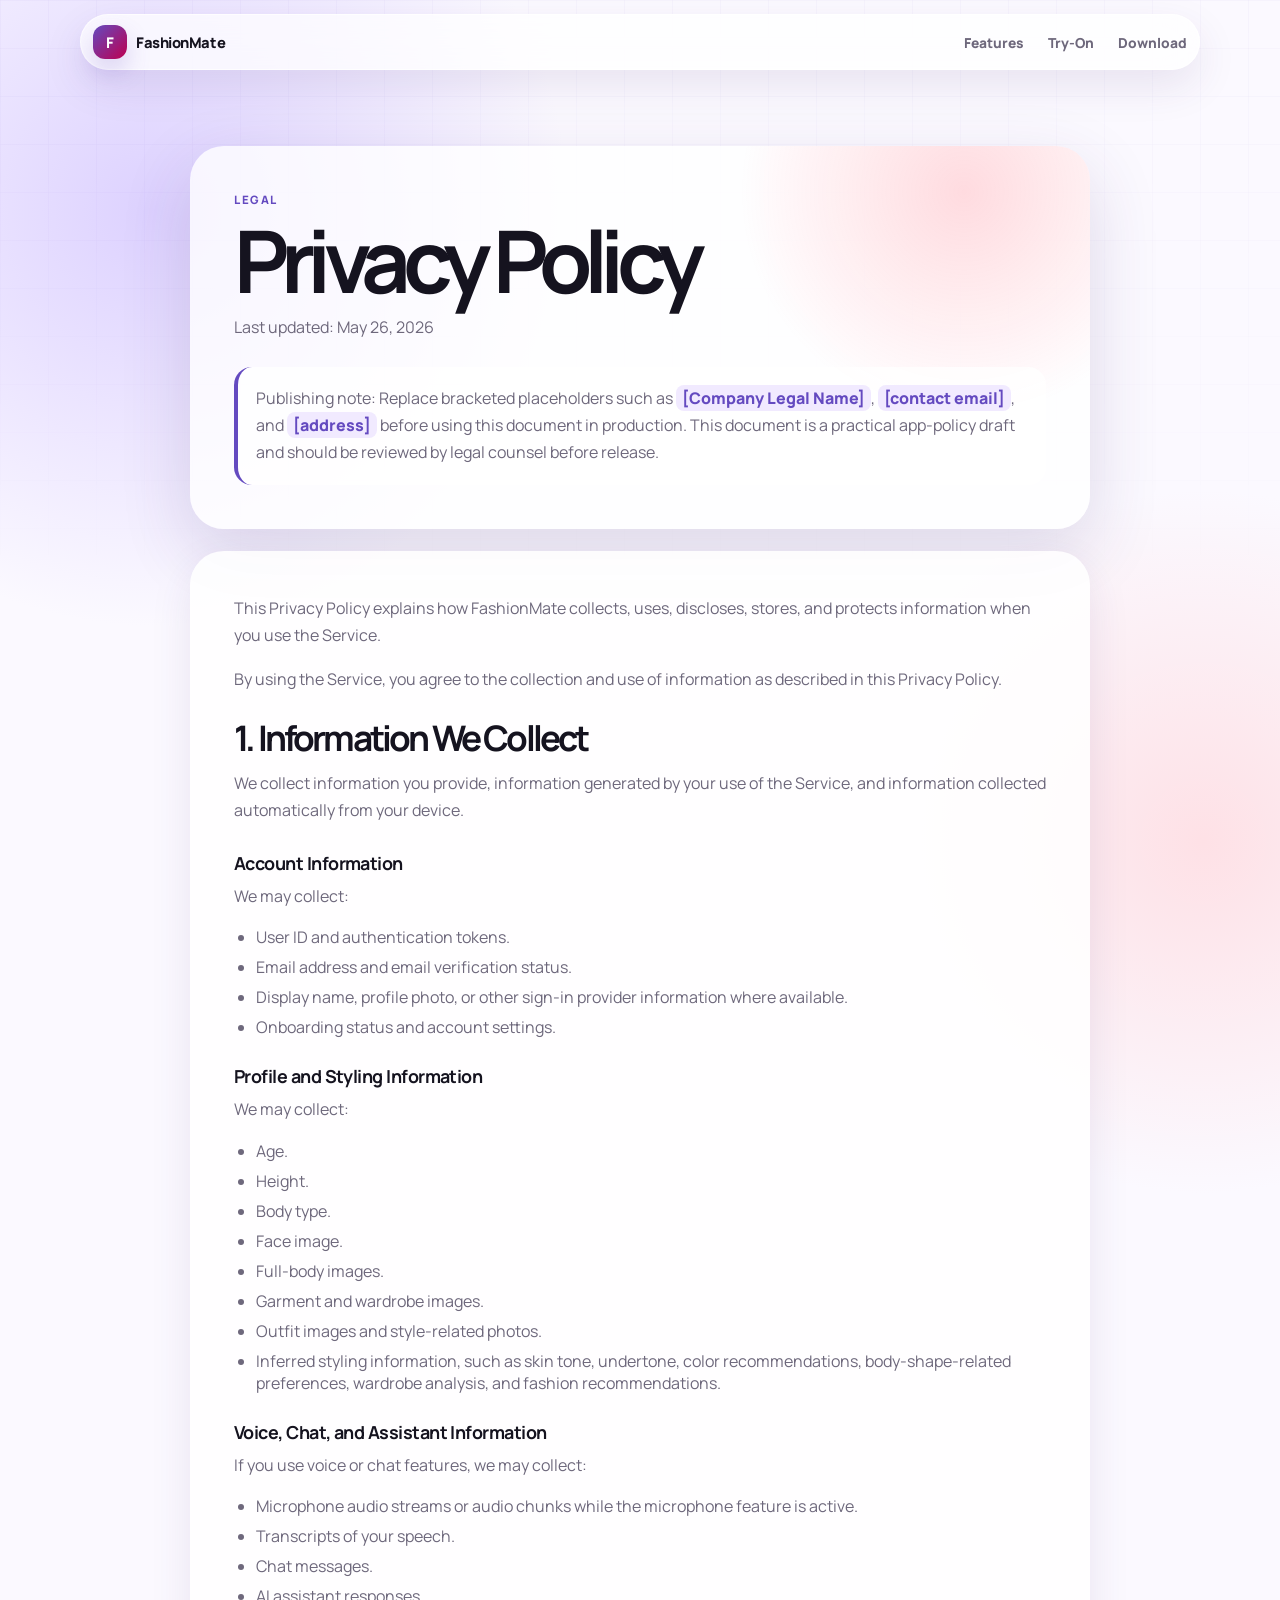
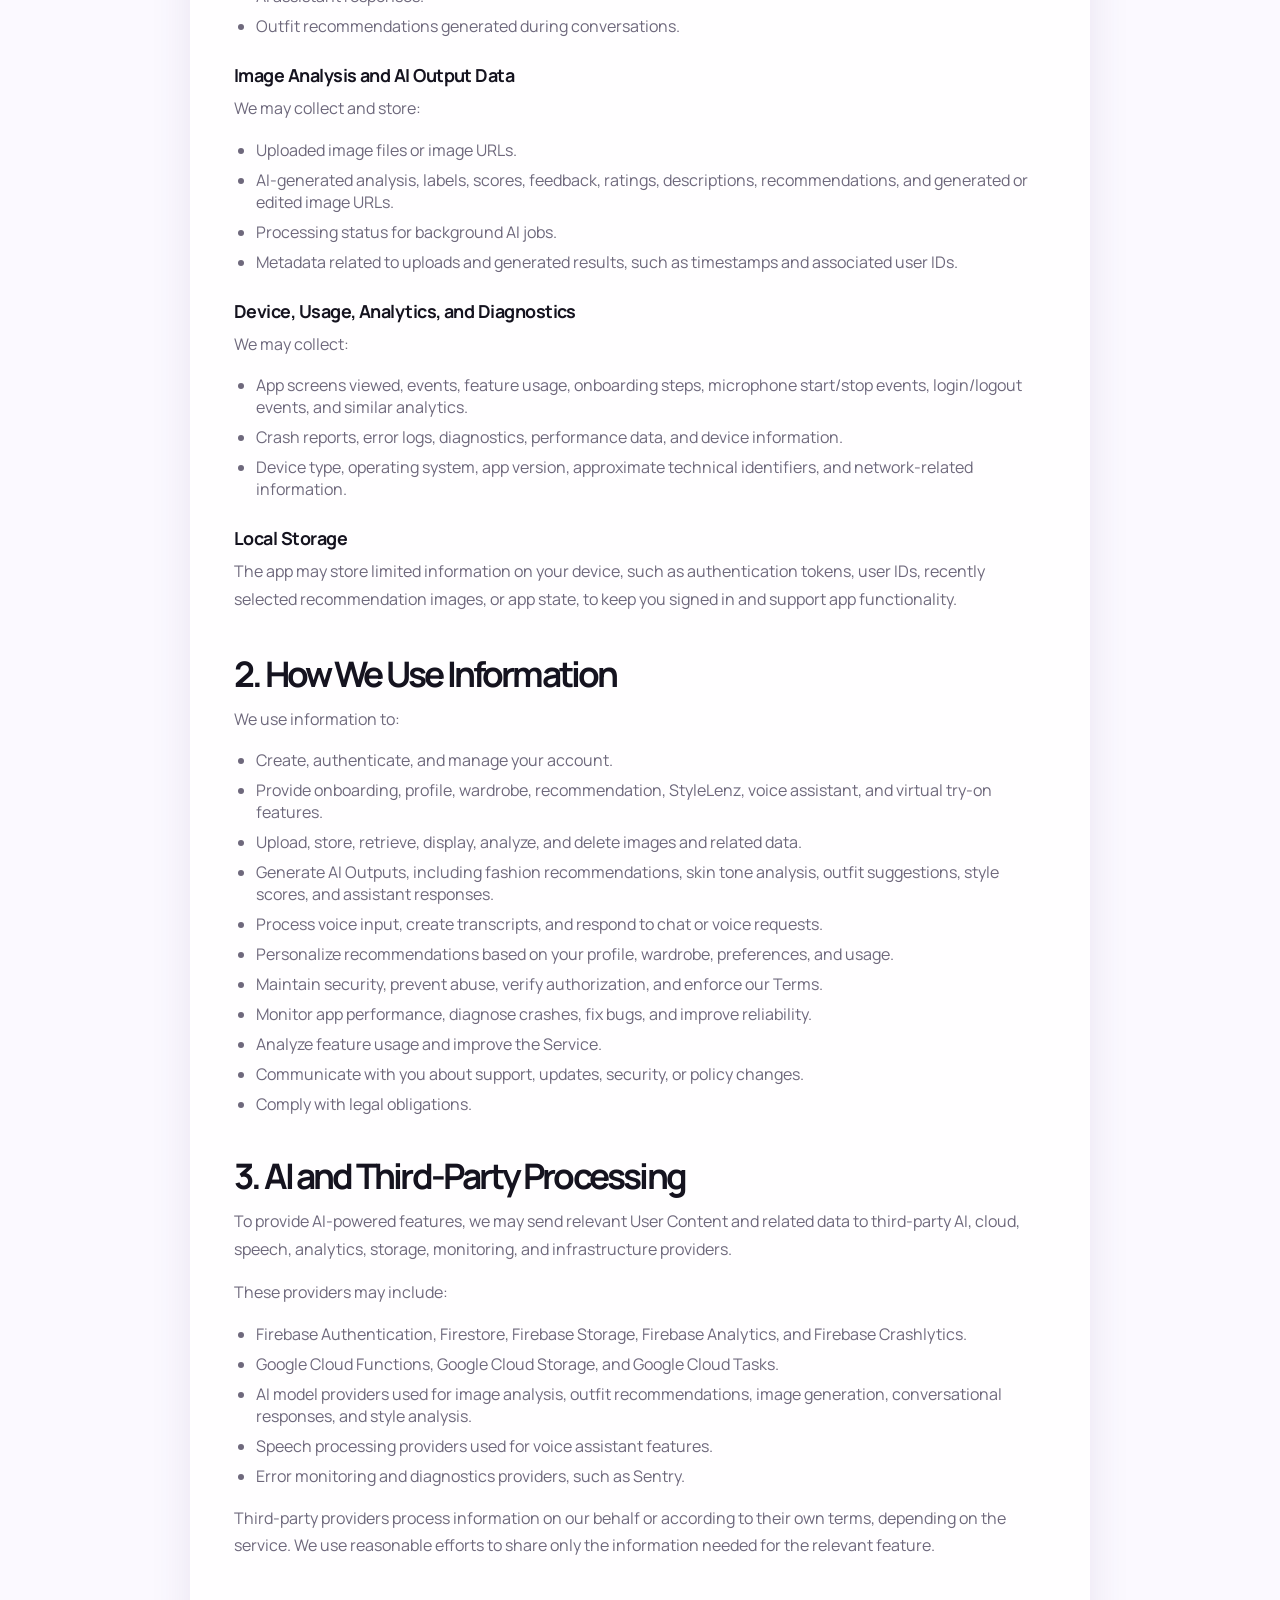
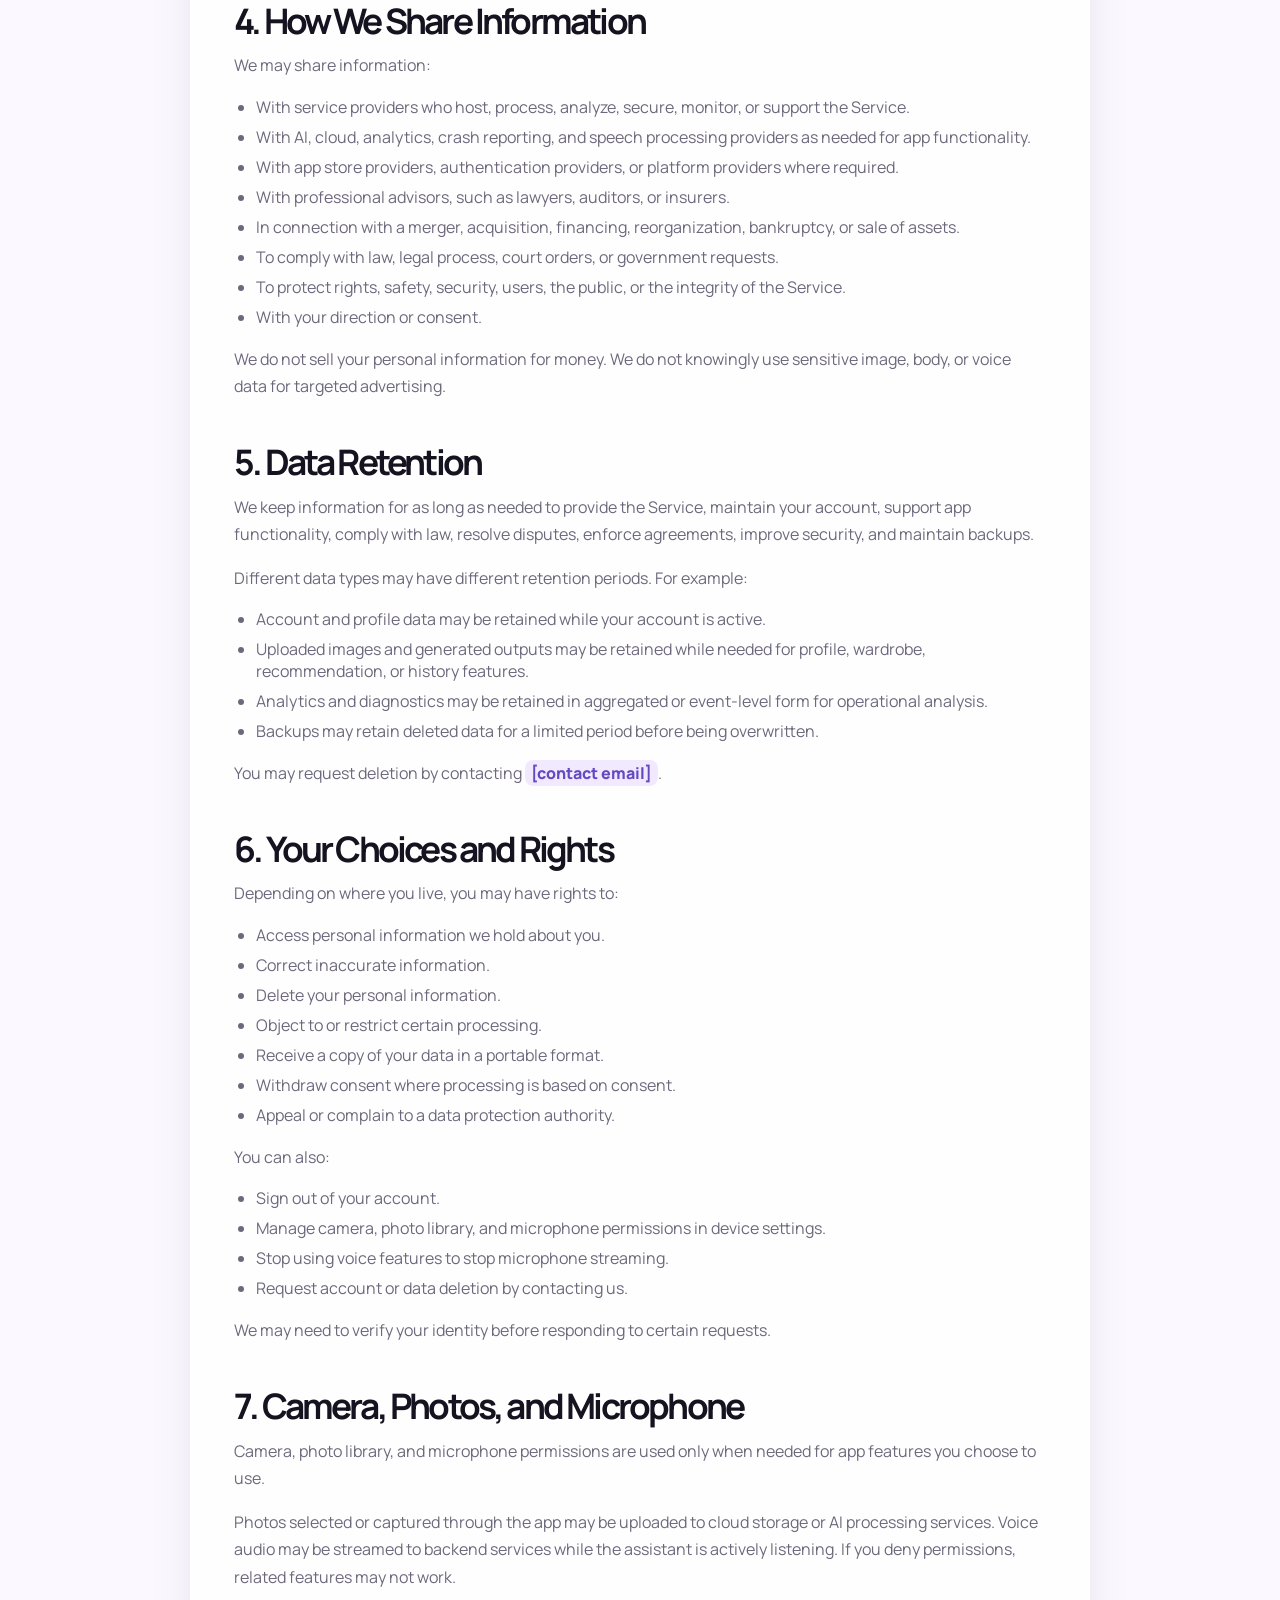
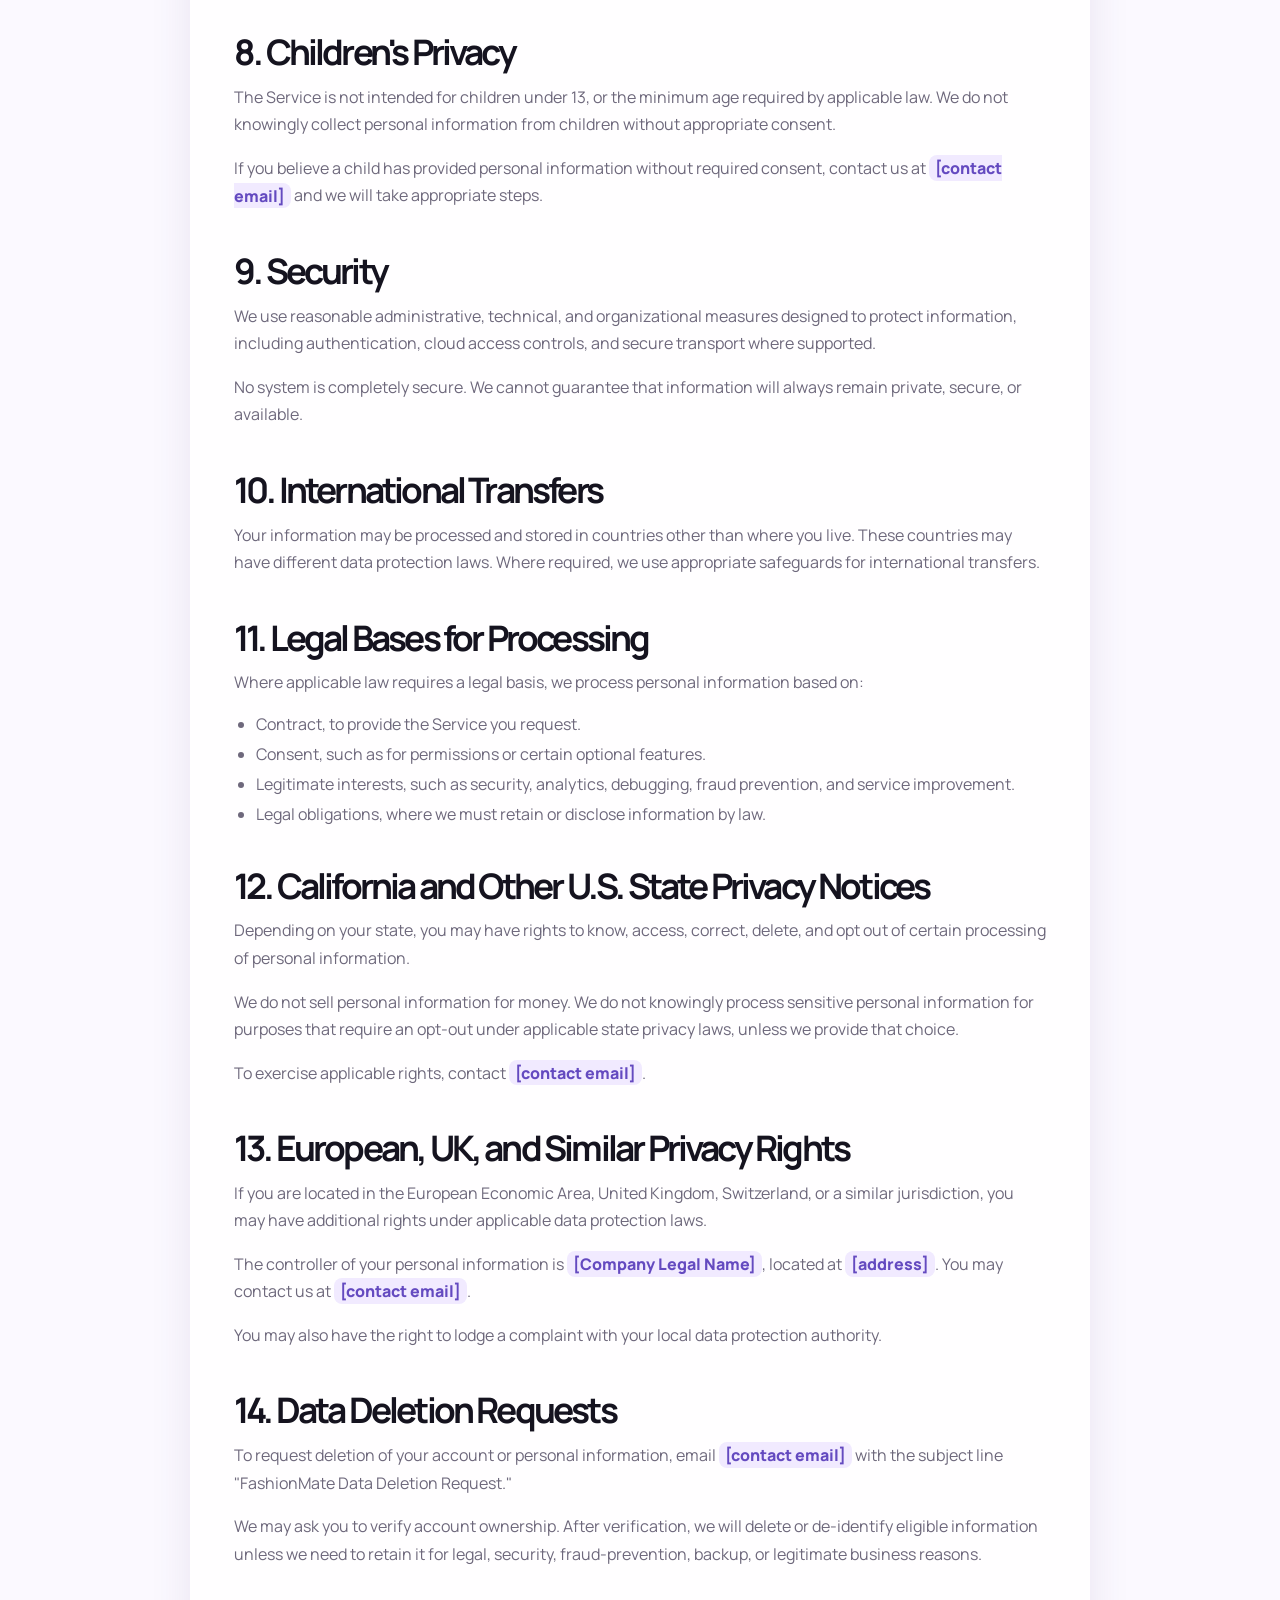
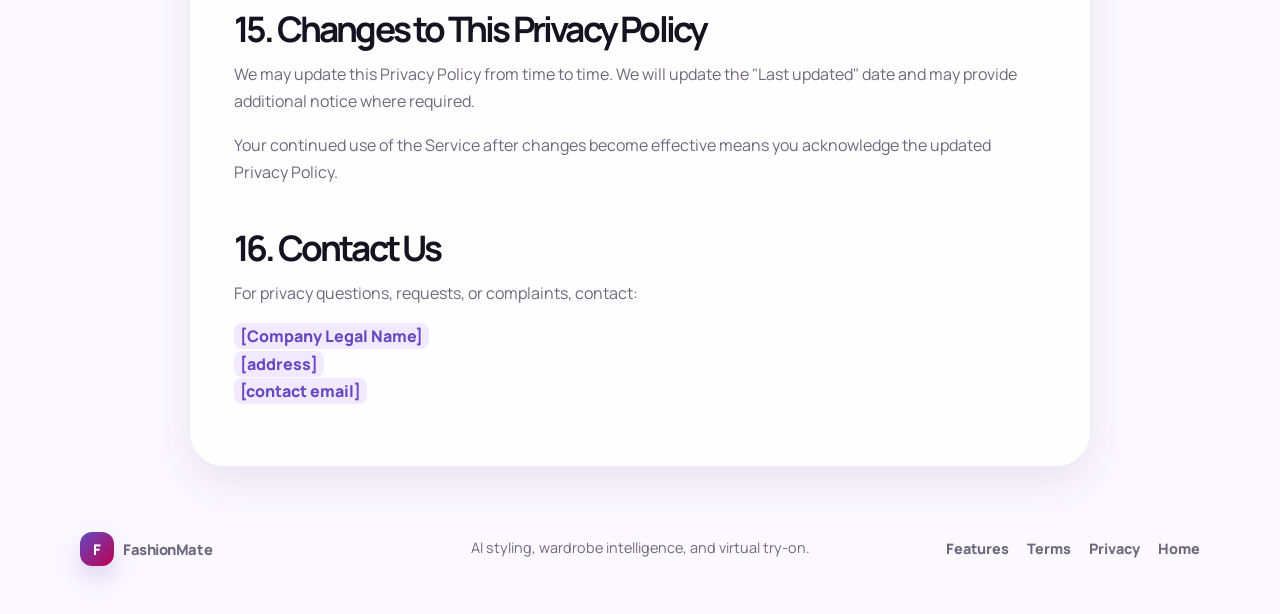
==== privacy.html @ ca2dc458 "termsand condition" ====
<!doctype html>
<html lang="en">
  <head>
    <meta charset="utf-8" />
    <meta name="viewport" content="width=device-width, initial-scale=1" />
    <meta name="description" content="FashionMate Privacy Policy." />
    <title>FashionMate | Privacy Policy</title>
    <link rel="preconnect" href="https://fonts.googleapis.com" />
    <link rel="preconnect" href="https://fonts.gstatic.com" crossorigin />
    <link
      href="https://fonts.googleapis.com/css2?family=Manrope:wght@400;600;700;800&display=swap"
      rel="stylesheet"
    />
    <link rel="stylesheet" href="./styles.css" />
  </head>
  <body>
    <header class="site-header" data-header>
      <a class="brand" href="./index.html" aria-label="FashionMate home">
        <span class="brand-icon">F</span>
        <span>FashionMate</span>
      </a>
      <nav aria-label="Main navigation">
        <a href="./index.html#features">Features</a>
        <a href="./index.html#tryon">Try-On</a>
        <a href="./index.html#download">Download</a>
      </nav>
      <button class="menu-button" type="button" aria-label="Open menu">
        <span></span>
        <span></span>
      </button>
    </header>

    <main class="legal-page">
      <section class="legal-hero container">
        <p class="label">Legal</p>
        <h1>Privacy Policy</h1>
        <p>Last updated: May 26, 2026</p>
        <div class="legal-note">
          Publishing note: Replace bracketed placeholders such as
          <code>[Company Legal Name]</code>, <code>[contact email]</code>, and
          <code>[address]</code> before using this document in production. This
          document is a practical app-policy draft and should be reviewed by
          legal counsel before release.
        </div>
      </section>

      <article class="legal-content container">
        <p>
          This Privacy Policy explains how FashionMate collects, uses, discloses,
          stores, and protects information when you use the Service.
        </p>
        <p>
          By using the Service, you agree to the collection and use of information
          as described in this Privacy Policy.
        </p>

        <h2>1. Information We Collect</h2>
        <p>
          We collect information you provide, information generated by your use of
          the Service, and information collected automatically from your device.
        </p>

        <h3>Account Information</h3>
        <p>We may collect:</p>
        <ul>
          <li>User ID and authentication tokens.</li>
          <li>Email address and email verification status.</li>
          <li>Display name, profile photo, or other sign-in provider information where available.</li>
          <li>Onboarding status and account settings.</li>
        </ul>

        <h3>Profile and Styling Information</h3>
        <p>We may collect:</p>
        <ul>
          <li>Age.</li>
          <li>Height.</li>
          <li>Body type.</li>
          <li>Face image.</li>
          <li>Full-body images.</li>
          <li>Garment and wardrobe images.</li>
          <li>Outfit images and style-related photos.</li>
          <li>Inferred styling information, such as skin tone, undertone, color recommendations, body-shape-related preferences, wardrobe analysis, and fashion recommendations.</li>
        </ul>

        <h3>Voice, Chat, and Assistant Information</h3>
        <p>If you use voice or chat features, we may collect:</p>
        <ul>
          <li>Microphone audio streams or audio chunks while the microphone feature is active.</li>
          <li>Transcripts of your speech.</li>
          <li>Chat messages.</li>
          <li>AI assistant responses.</li>
          <li>Outfit recommendations generated during conversations.</li>
        </ul>

        <h3>Image Analysis and AI Output Data</h3>
        <p>We may collect and store:</p>
        <ul>
          <li>Uploaded image files or image URLs.</li>
          <li>AI-generated analysis, labels, scores, feedback, ratings, descriptions, recommendations, and generated or edited image URLs.</li>
          <li>Processing status for background AI jobs.</li>
          <li>Metadata related to uploads and generated results, such as timestamps and associated user IDs.</li>
        </ul>

        <h3>Device, Usage, Analytics, and Diagnostics</h3>
        <p>We may collect:</p>
        <ul>
          <li>App screens viewed, events, feature usage, onboarding steps, microphone start/stop events, login/logout events, and similar analytics.</li>
          <li>Crash reports, error logs, diagnostics, performance data, and device information.</li>
          <li>Device type, operating system, app version, approximate technical identifiers, and network-related information.</li>
        </ul>

        <h3>Local Storage</h3>
        <p>
          The app may store limited information on your device, such as
          authentication tokens, user IDs, recently selected recommendation
          images, or app state, to keep you signed in and support app
          functionality.
        </p>

        <h2>2. How We Use Information</h2>
        <p>We use information to:</p>
        <ul>
          <li>Create, authenticate, and manage your account.</li>
          <li>Provide onboarding, profile, wardrobe, recommendation, StyleLenz, voice assistant, and virtual try-on features.</li>
          <li>Upload, store, retrieve, display, analyze, and delete images and related data.</li>
          <li>Generate AI Outputs, including fashion recommendations, skin tone analysis, outfit suggestions, style scores, and assistant responses.</li>
          <li>Process voice input, create transcripts, and respond to chat or voice requests.</li>
          <li>Personalize recommendations based on your profile, wardrobe, preferences, and usage.</li>
          <li>Maintain security, prevent abuse, verify authorization, and enforce our Terms.</li>
          <li>Monitor app performance, diagnose crashes, fix bugs, and improve reliability.</li>
          <li>Analyze feature usage and improve the Service.</li>
          <li>Communicate with you about support, updates, security, or policy changes.</li>
          <li>Comply with legal obligations.</li>
        </ul>

        <h2>3. AI and Third-Party Processing</h2>
        <p>
          To provide AI-powered features, we may send relevant User Content and
          related data to third-party AI, cloud, speech, analytics, storage,
          monitoring, and infrastructure providers.
        </p>
        <p>These providers may include:</p>
        <ul>
          <li>Firebase Authentication, Firestore, Firebase Storage, Firebase Analytics, and Firebase Crashlytics.</li>
          <li>Google Cloud Functions, Google Cloud Storage, and Google Cloud Tasks.</li>
          <li>AI model providers used for image analysis, outfit recommendations, image generation, conversational responses, and style analysis.</li>
          <li>Speech processing providers used for voice assistant features.</li>
          <li>Error monitoring and diagnostics providers, such as Sentry.</li>
        </ul>
        <p>
          Third-party providers process information on our behalf or according to
          their own terms, depending on the service. We use reasonable efforts to
          share only the information needed for the relevant feature.
        </p>

        <h2>4. How We Share Information</h2>
        <p>We may share information:</p>
        <ul>
          <li>With service providers who host, process, analyze, secure, monitor, or support the Service.</li>
          <li>With AI, cloud, analytics, crash reporting, and speech processing providers as needed for app functionality.</li>
          <li>With app store providers, authentication providers, or platform providers where required.</li>
          <li>With professional advisors, such as lawyers, auditors, or insurers.</li>
          <li>In connection with a merger, acquisition, financing, reorganization, bankruptcy, or sale of assets.</li>
          <li>To comply with law, legal process, court orders, or government requests.</li>
          <li>To protect rights, safety, security, users, the public, or the integrity of the Service.</li>
          <li>With your direction or consent.</li>
        </ul>
        <p>
          We do not sell your personal information for money. We do not knowingly
          use sensitive image, body, or voice data for targeted advertising.
        </p>

        <h2>5. Data Retention</h2>
        <p>
          We keep information for as long as needed to provide the Service,
          maintain your account, support app functionality, comply with law,
          resolve disputes, enforce agreements, improve security, and maintain
          backups.
        </p>
        <p>Different data types may have different retention periods. For example:</p>
        <ul>
          <li>Account and profile data may be retained while your account is active.</li>
          <li>Uploaded images and generated outputs may be retained while needed for profile, wardrobe, recommendation, or history features.</li>
          <li>Analytics and diagnostics may be retained in aggregated or event-level form for operational analysis.</li>
          <li>Backups may retain deleted data for a limited period before being overwritten.</li>
        </ul>
        <p>You may request deletion by contacting <code>[contact email]</code>.</p>

        <h2>6. Your Choices and Rights</h2>
        <p>Depending on where you live, you may have rights to:</p>
        <ul>
          <li>Access personal information we hold about you.</li>
          <li>Correct inaccurate information.</li>
          <li>Delete your personal information.</li>
          <li>Object to or restrict certain processing.</li>
          <li>Receive a copy of your data in a portable format.</li>
          <li>Withdraw consent where processing is based on consent.</li>
          <li>Appeal or complain to a data protection authority.</li>
        </ul>
        <p>You can also:</p>
        <ul>
          <li>Sign out of your account.</li>
          <li>Manage camera, photo library, and microphone permissions in device settings.</li>
          <li>Stop using voice features to stop microphone streaming.</li>
          <li>Request account or data deletion by contacting us.</li>
        </ul>
        <p>We may need to verify your identity before responding to certain requests.</p>

        <h2>7. Camera, Photos, and Microphone</h2>
        <p>
          Camera, photo library, and microphone permissions are used only when
          needed for app features you choose to use.
        </p>
        <p>
          Photos selected or captured through the app may be uploaded to cloud
          storage or AI processing services. Voice audio may be streamed to
          backend services while the assistant is actively listening. If you deny
          permissions, related features may not work.
        </p>

        <h2>8. Children's Privacy</h2>
        <p>
          The Service is not intended for children under 13, or the minimum age
          required by applicable law. We do not knowingly collect personal
          information from children without appropriate consent.
        </p>
        <p>If you believe a child has provided personal information without required consent, contact us at <code>[contact email]</code> and we will take appropriate steps.</p>

        <h2>9. Security</h2>
        <p>
          We use reasonable administrative, technical, and organizational measures
          designed to protect information, including authentication, cloud access
          controls, and secure transport where supported.
        </p>
        <p>No system is completely secure. We cannot guarantee that information will always remain private, secure, or available.</p>

        <h2>10. International Transfers</h2>
        <p>
          Your information may be processed and stored in countries other than
          where you live. These countries may have different data protection laws.
          Where required, we use appropriate safeguards for international
          transfers.
        </p>

        <h2>11. Legal Bases for Processing</h2>
        <p>Where applicable law requires a legal basis, we process personal information based on:</p>
        <ul>
          <li>Contract, to provide the Service you request.</li>
          <li>Consent, such as for permissions or certain optional features.</li>
          <li>Legitimate interests, such as security, analytics, debugging, fraud prevention, and service improvement.</li>
          <li>Legal obligations, where we must retain or disclose information by law.</li>
        </ul>

        <h2>12. California and Other U.S. State Privacy Notices</h2>
        <p>
          Depending on your state, you may have rights to know, access, correct,
          delete, and opt out of certain processing of personal information.
        </p>
        <p>
          We do not sell personal information for money. We do not knowingly
          process sensitive personal information for purposes that require an
          opt-out under applicable state privacy laws, unless we provide that
          choice.
        </p>
        <p>To exercise applicable rights, contact <code>[contact email]</code>.</p>

        <h2>13. European, UK, and Similar Privacy Rights</h2>
        <p>
          If you are located in the European Economic Area, United Kingdom,
          Switzerland, or a similar jurisdiction, you may have additional rights
          under applicable data protection laws.
        </p>
        <p>
          The controller of your personal information is
          <code>[Company Legal Name]</code>, located at <code>[address]</code>.
          You may contact us at <code>[contact email]</code>.
        </p>
        <p>You may also have the right to lodge a complaint with your local data protection authority.</p>

        <h2>14. Data Deletion Requests</h2>
        <p>
          To request deletion of your account or personal information, email
          <code>[contact email]</code> with the subject line "FashionMate Data
          Deletion Request."
        </p>
        <p>
          We may ask you to verify account ownership. After verification, we will
          delete or de-identify eligible information unless we need to retain it
          for legal, security, fraud-prevention, backup, or legitimate business
          reasons.
        </p>

        <h2>15. Changes to This Privacy Policy</h2>
        <p>We may update this Privacy Policy from time to time. We will update the "Last updated" date and may provide additional notice where required.</p>
        <p>Your continued use of the Service after changes become effective means you acknowledge the updated Privacy Policy.</p>

        <h2>16. Contact Us</h2>
        <p>For privacy questions, requests, or complaints, contact:</p>
        <p><code>[Company Legal Name]</code><br /><code>[address]</code><br /><code>[contact email]</code></p>
      </article>
    </main>

    <footer class="footer">
      <a class="brand" href="./index.html">
        <span class="brand-icon">F</span>
        <span>FashionMate</span>
      </a>
      <p>AI styling, wardrobe intelligence, and virtual try-on.</p>
      <div>
        <a href="./index.html#features">Features</a>
        <a href="./terms.html">Terms</a>
        <a href="./privacy.html">Privacy</a>
        <a href="./index.html#top">Home</a>
      </div>
    </footer>

    <script src="./script.js"></script>
  </body>
</html>
---- styles.css ----
:root {
  --ink: #15131f;
  --muted: #6e687c;
  --paper: #fbf9ff;
  --card: #ffffff;
  --lavender: #f1eaff;
  --primary: #644ac0;
  --primary-2: #7f49d4;
  --magenta: #bd0050;
  --rose: #ffd9de;
  --plum: #271036;
  --shadow: 0 24px 70px rgba(69, 44, 112, 0.16);
  --soft-shadow: 0 16px 42px rgba(69, 44, 112, 0.1);
  --radius-xl: 34px;
  --radius-lg: 26px;
  --radius-md: 18px;
  --container: 1120px;
}

* {
  box-sizing: border-box;
}

html {
  scroll-behavior: smooth;
}

body {
  margin: 0;
  font-family: "Manrope", system-ui, -apple-system, BlinkMacSystemFont, "Segoe UI", sans-serif;
  color: var(--ink);
  background:
    radial-gradient(circle at 12% 3%, rgba(209, 194, 255, 0.72), transparent 26rem),
    radial-gradient(circle at 94% 12%, rgba(255, 217, 222, 0.76), transparent 22rem),
    var(--paper);
}

body::before {
  position: fixed;
  inset: 0;
  z-index: -1;
  opacity: 0.18;
  background-image:
    linear-gradient(rgba(100, 74, 192, 0.18) 1px, transparent 1px),
    linear-gradient(90deg, rgba(100, 74, 192, 0.18) 1px, transparent 1px);
  background-size: 48px 48px;
  content: "";
  mask-image: linear-gradient(to bottom, #000, transparent 70%);
}

a {
  color: inherit;
  text-decoration: none;
}

img {
  display: block;
  max-width: 100%;
}

.container {
  width: min(var(--container), calc(100% - 32px));
  margin: 0 auto;
}

.site-header {
  position: sticky;
  top: 14px;
  z-index: 20;
  display: flex;
  align-items: center;
  justify-content: space-between;
  width: min(var(--container), calc(100% - 24px));
  margin: 14px auto 0;
  padding: 10px 12px;
  border: 1px solid rgba(255, 255, 255, 0.72);
  border-radius: 999px;
  background: rgba(255, 255, 255, 0.72);
  box-shadow: var(--soft-shadow);
  backdrop-filter: blur(20px);
  transition: box-shadow 180ms ease, background 180ms ease;
}

.site-header.is-scrolled {
  background: rgba(255, 255, 255, 0.9);
  box-shadow: var(--shadow);
}

.brand,
.site-header nav,
.hero-actions,
.store-buttons,
.footer div {
  display: flex;
  align-items: center;
}

.brand {
  gap: 9px;
  font-size: 0.92rem;
  font-weight: 800;
  letter-spacing: -0.03em;
}

.brand-icon {
  display: grid;
  width: 34px;
  height: 34px;
  place-items: center;
  border-radius: 12px;
  color: #fff;
  background: linear-gradient(135deg, var(--primary), var(--magenta));
  box-shadow: 0 12px 24px rgba(100, 74, 192, 0.22);
}

.site-header nav {
  gap: 24px;
  color: var(--muted);
  font-size: 0.86rem;
  font-weight: 800;
}

.site-header nav a,
.footer a {
  transition: color 160ms ease;
}

.site-header nav a:hover,
.footer a:hover {
  color: var(--primary);
}

.menu-button {
  display: none;
  width: 38px;
  height: 38px;
  border: 0;
  border-radius: 50%;
  background: var(--lavender);
}

.menu-button span {
  display: block;
  width: 16px;
  height: 2px;
  margin: 4px auto;
  border-radius: 999px;
  background: var(--primary);
}

.hero {
  position: relative;
  min-height: 760px;
  padding: 86px 0 72px;
  overflow: hidden;
}

.hero-bg {
  position: absolute;
  inset: 0;
  z-index: -1;
  background:
    radial-gradient(circle at 72% 24%, rgba(255, 217, 222, 0.86), transparent 16rem),
    radial-gradient(circle at 82% 70%, rgba(198, 183, 255, 0.8), transparent 16rem);
}

.hero-grid {
  display: grid;
  grid-template-columns: minmax(0, 0.92fr) minmax(360px, 0.82fr);
  gap: 54px;
  align-items: center;
}

.label {
  margin: 0 0 12px;
  color: var(--primary);
  font-size: 0.72rem;
  font-weight: 800;
  letter-spacing: 0.14em;
  text-transform: uppercase;
}

h1,
h2,
h3,
p {
  margin-top: 0;
}

h1 {
  max-width: 690px;
  margin-bottom: 18px;
  font-size: clamp(3.4rem, 8vw, 6.8rem);
  line-height: 0.9;
  letter-spacing: -0.09em;
}

h2 {
  margin-bottom: 14px;
  font-size: clamp(2.15rem, 4.6vw, 4.3rem);
  line-height: 0.96;
  letter-spacing: -0.08em;
}

h3 {
  margin-bottom: 10px;
  font-size: clamp(1.55rem, 3vw, 2.25rem);
  line-height: 1;
  letter-spacing: -0.06em;
}

p {
  color: var(--muted);
  line-height: 1.72;
}

.hero-copy > p:not(.label) {
  max-width: 590px;
  font-size: 1.08rem;
}

.hero-actions {
  flex-wrap: wrap;
  gap: 12px;
  margin-top: 30px;
}

.button {
  display: inline-flex;
  align-items: center;
  justify-content: center;
  min-height: 46px;
  padding: 0 22px;
  border-radius: 999px;
  font-size: 0.9rem;
  font-weight: 800;
}

.button-primary {
  color: #fff;
  background: linear-gradient(135deg, var(--primary), var(--magenta));
  box-shadow: 0 16px 34px rgba(100, 74, 192, 0.25);
}

.button-ghost {
  color: var(--primary);
  background: rgba(255, 255, 255, 0.7);
}

.button-light {
  color: var(--magenta);
  background: #fff;
}

.hero-visual {
  position: relative;
  min-height: 620px;
}

.phone-card {
  overflow: hidden;
  border: 10px solid #181420;
  border-radius: 48px;
  background: #181420;
  box-shadow: 0 42px 100px rgba(30, 18, 53, 0.34);
}

.hero-phone {
  position: absolute;
  top: 12px;
  left: 6%;
  width: min(78%, 360px);
  transform: rotate(-3deg);
}

.phone-top {
  display: flex;
  align-items: center;
  justify-content: space-between;
  height: 44px;
  padding: 0 16px;
  color: #fff;
  font-size: 0.78rem;
}

.phone-top span,
.phone-top i {
  width: 20px;
  height: 20px;
  border-radius: 50%;
  background: rgba(255, 255, 255, 0.14);
}

.phone-card img {
  width: 100%;
  height: 480px;
  object-fit: cover;
}

.scan-panel {
  position: absolute;
  right: 18px;
  bottom: 22px;
  left: 18px;
  display: flex;
  align-items: center;
  justify-content: space-between;
  padding: 16px;
  border: 1px solid rgba(255, 255, 255, 0.4);
  border-radius: 24px;
  color: #fff;
  background: rgba(24, 20, 32, 0.46);
  backdrop-filter: blur(16px);
}

.scan-panel small {
  display: block;
  color: rgba(255, 255, 255, 0.72);
  font-weight: 800;
}

.scan-panel strong {
  font-size: 2rem;
  letter-spacing: -0.06em;
}

.scan-line {
  width: 78px;
  height: 78px;
  border-radius: 50%;
  background:
    radial-gradient(circle, transparent 42%, rgba(255, 255, 255, 0.92) 44%, transparent 47%),
    conic-gradient(from 120deg, var(--magenta), var(--primary), transparent, var(--magenta));
}

.garment-card {
  position: absolute;
  right: 0;
  bottom: 28px;
  width: min(42%, 190px);
  overflow: hidden;
  border-radius: 38px;
  background: var(--plum);
  box-shadow: var(--shadow);
}

.garment-card img {
  width: 100%;
  height: 280px;
  object-fit: cover;
}

.garment-card div {
  padding: 16px;
  color: #fff;
}

.garment-card small {
  display: block;
  color: rgba(255, 255, 255, 0.62);
}

.sparkle {
  position: absolute;
  border-radius: 50%;
  filter: blur(0.2px);
}

.sparkle-one {
  top: 44px;
  right: 12%;
  width: 94px;
  height: 94px;
  background: rgba(255, 217, 222, 0.96);
}

.sparkle-two {
  bottom: 170px;
  left: 0;
  width: 78px;
  height: 78px;
  background: rgba(198, 183, 255, 0.95);
}

.intro-section {
  max-width: 680px;
  padding: 34px 0 52px;
  text-align: center;
}

.intro-section p:last-child {
  margin-bottom: 0;
}

.feature-stack {
  display: grid;
  gap: 18px;
  padding-bottom: 44px;
}

.feature {
  position: relative;
  display: grid;
  grid-template-columns: minmax(0, 0.95fr) minmax(240px, 0.7fr);
  gap: 28px;
  align-items: center;
  min-height: 420px;
  overflow: hidden;
  padding: 34px;
  border-radius: var(--radius-xl);
  box-shadow: var(--shadow);
}

.feature-soft {
  background:
    radial-gradient(circle at 80% 20%, rgba(255, 217, 222, 0.95), transparent 12rem),
    rgba(255, 255, 255, 0.78);
}

.feature-purple {
  color: #fff;
  background:
    radial-gradient(circle at 82% 12%, rgba(255, 255, 255, 0.2), transparent 12rem),
    linear-gradient(135deg, #6b4ed2, #3b238f);
}

.feature-red {
  color: #fff;
  background:
    radial-gradient(circle at 82% 18%, rgba(255, 255, 255, 0.18), transparent 12rem),
    linear-gradient(135deg, #bd0050, #5b0c4d);
}

.feature-purple p,
.feature-purple li,
.feature-red p,
.feature-red li {
  color: rgba(255, 255, 255, 0.78);
}

.feature-number {
  display: inline-grid;
  width: 46px;
  height: 46px;
  margin-bottom: 18px;
  place-items: center;
  border-radius: 16px;
  color: #fff;
  font-size: 0.82rem;
  font-weight: 800;
  background: linear-gradient(135deg, var(--primary), var(--magenta));
}

.feature-purple .feature-number,
.feature-red .feature-number {
  background: rgba(255, 255, 255, 0.16);
}

.feature-copy {
  max-width: 560px;
}

.feature-copy ul {
  display: grid;
  gap: 8px;
  margin: 20px 0 0;
  padding: 0;
  list-style: none;
}

.feature-copy li {
  position: relative;
  padding-left: 18px;
  color: var(--ink);
  font-weight: 800;
}

.feature-copy li::before {
  position: absolute;
  top: 0.68em;
  left: 0;
  width: 7px;
  height: 7px;
  border-radius: 50%;
  background: currentColor;
  content: "";
}

.mini-phone {
  justify-self: end;
  width: min(100%, 280px);
  min-height: 330px;
  padding: 24px;
  border: 10px solid #191421;
  border-radius: 42px;
  background:
    radial-gradient(circle at 80% 10%, rgba(255, 217, 222, 0.9), transparent 11rem),
    #f8f4ff;
  box-shadow: var(--soft-shadow);
}

.bubble {
  max-width: 86%;
  margin-bottom: 16px;
  padding: 14px;
  border-radius: 22px;
  font-size: 0.86rem;
  font-weight: 700;
}

.bubble.user {
  margin-left: auto;
  color: #fff;
  background: var(--primary);
}

.bubble.ai {
  color: var(--ink);
  background: #fff;
}

.closet-preview {
  display: grid;
  grid-template-columns: 1fr 1fr;
  gap: 12px;
}

.closet-preview img {
  width: 100%;
  height: 260px;
  object-fit: cover;
  border-radius: 28px;
  box-shadow: 0 22px 46px rgba(0, 0, 0, 0.18);
}

.closet-preview img:first-child {
  margin-top: 46px;
}

.tryon-orb {
  position: relative;
  justify-self: center;
  width: 260px;
  height: 260px;
  border-radius: 50%;
  background:
    radial-gradient(circle, #120818 18%, transparent 19%),
    conic-gradient(from 90deg, #fff, var(--magenta), var(--primary), #fff);
  box-shadow: 0 0 0 24px rgba(255, 255, 255, 0.08), 0 28px 80px rgba(0, 0, 0, 0.3);
}

.tryon-orb span {
  position: absolute;
  inset: 34px;
  border: 1px solid rgba(255, 255, 255, 0.38);
  border-radius: 50%;
}

.tryon-orb span:nth-child(2) {
  inset: 64px;
}

.tryon-orb span:nth-child(3) {
  inset: 94px;
}

.capabilities {
  display: grid;
  grid-template-columns: repeat(3, 1fr);
  gap: 16px;
  padding: 32px 0 54px;
}

.capabilities article {
  padding: 28px;
  border-radius: var(--radius-lg);
  background: rgba(255, 255, 255, 0.78);
  box-shadow: var(--soft-shadow);
}

.capabilities span {
  display: inline-block;
  margin-bottom: 18px;
  color: var(--primary);
  font-weight: 800;
}

.stats {
  display: grid;
  grid-template-columns: repeat(4, 1fr);
  gap: 14px;
  padding: 20px 0 70px;
}

.stats div {
  padding: 24px;
  border-radius: var(--radius-lg);
  text-align: center;
  background: #fff;
  box-shadow: var(--soft-shadow);
}

.stats strong {
  display: block;
  color: var(--primary);
  font-size: clamp(1.8rem, 4vw, 3.2rem);
  line-height: 1;
  letter-spacing: -0.08em;
}

.stats span {
  display: block;
  margin-top: 8px;
  color: var(--muted);
  font-size: 0.86rem;
  font-weight: 800;
}

.download {
  position: relative;
  display: grid;
  grid-template-columns: minmax(0, 0.9fr) minmax(260px, 0.54fr);
  gap: 28px;
  align-items: center;
  overflow: hidden;
  margin-bottom: 60px;
  padding: 44px;
  border-radius: var(--radius-xl);
  color: #fff;
  background:
    radial-gradient(circle at 82% 18%, rgba(189, 0, 80, 0.64), transparent 14rem),
    linear-gradient(135deg, #15131f, #2a153c);
  box-shadow: 0 34px 90px rgba(21, 19, 31, 0.3);
}

.download .label,
.download p {
  color: rgba(255, 255, 255, 0.72);
}

.download h2 {
  color: #fff;
}

.store-buttons {
  flex-wrap: wrap;
  gap: 12px;
  margin-top: 24px;
}

.store-buttons a {
  min-width: 150px;
  padding: 14px 18px;
  border-radius: 999px;
  text-align: center;
  font-weight: 800;
  background: linear-gradient(135deg, var(--primary), var(--magenta));
}

.store-buttons a:last-child {
  color: var(--ink);
  background: #fff;
}

.download-phone {
  overflow: hidden;
  border: 10px solid rgba(255, 255, 255, 0.14);
  border-radius: 42px;
  transform: rotate(3deg);
}

.download-phone img {
  width: 100%;
  height: 430px;
  object-fit: cover;
}

.footer {
  display: grid;
  grid-template-columns: 1fr auto 1fr;
  gap: 18px;
  align-items: center;
  width: min(var(--container), calc(100% - 32px));
  margin: 0 auto;
  padding: 36px 0 48px;
  color: var(--muted);
  font-size: 0.9rem;
}

.footer p {
  margin: 0;
  text-align: center;
}

.footer div {
  justify-content: end;
  gap: 18px;
  font-weight: 800;
}

.legal-page {
  padding: 76px 0 30px;
}

.legal-hero {
  max-width: 900px;
  padding: 44px;
  border-radius: var(--radius-xl);
  background:
    radial-gradient(circle at 86% 12%, rgba(255, 217, 222, 0.95), transparent 14rem),
    rgba(255, 255, 255, 0.78);
  box-shadow: var(--shadow);
}

.legal-hero h1 {
  max-width: 760px;
  margin-bottom: 14px;
  font-size: clamp(3rem, 7vw, 5.4rem);
}

.legal-note {
  margin-top: 26px;
  padding: 18px;
  border-left: 4px solid var(--primary);
  border-radius: 18px;
  color: var(--muted);
  background: rgba(255, 255, 255, 0.72);
  line-height: 1.7;
}

.legal-content {
  max-width: 900px;
  margin-top: 22px;
  padding: 44px;
  border-radius: var(--radius-xl);
  background: rgba(255, 255, 255, 0.86);
  box-shadow: var(--soft-shadow);
}

.legal-content h2 {
  margin: 42px 0 12px;
  font-size: clamp(1.45rem, 3vw, 2.2rem);
  line-height: 1.1;
}

.legal-content h2:first-of-type {
  margin-top: 26px;
}

.legal-content h3 {
  margin: 30px 0 10px;
  font-size: 1.12rem;
  letter-spacing: -0.03em;
}

.legal-content p,
.legal-content li {
  color: var(--muted);
}

.legal-content ul {
  display: grid;
  gap: 8px;
  margin: 12px 0 18px;
  padding-left: 22px;
}

code {
  padding: 0.12em 0.38em;
  border-radius: 8px;
  color: var(--primary);
  background: var(--lavender);
  font-family: "Manrope", system-ui, sans-serif;
  font-weight: 800;
}

@media (max-width: 920px) {
  .site-header nav {
    display: none;
  }

  .menu-button {
    display: block;
  }

  .hero-grid,
  .feature,
  .download {
    grid-template-columns: 1fr;
  }

  .hero {
    min-height: auto;
  }

  .hero-visual {
    min-height: 580px;
  }

  .hero-phone {
    left: 50%;
    width: min(78%, 340px);
    transform: translateX(-54%) rotate(-3deg);
  }

  .garment-card {
    right: 9%;
  }

  .mini-phone,
  .tryon-orb {
    justify-self: center;
  }

  .capabilities,
  .stats {
    grid-template-columns: repeat(2, 1fr);
  }

  .footer {
    grid-template-columns: 1fr;
    text-align: center;
  }

  .footer .brand,
  .footer div {
    justify-content: center;
  }
}

@media (max-width: 620px) {
  .container {
    width: min(100% - 24px, 430px);
  }

  .site-header {
    width: min(100% - 20px, 430px);
    top: 10px;
  }

  .hero {
    padding: 54px 0 44px;
  }

  h1 {
    font-size: clamp(3.05rem, 18vw, 4.75rem);
  }

  h2 {
    font-size: clamp(2.25rem, 13vw, 3.6rem);
  }

  .hero-actions,
  .store-buttons {
    align-items: stretch;
    flex-direction: column;
  }

  .button,
  .store-buttons a {
    width: 100%;
  }

  .hero-visual {
    min-height: 520px;
  }

  .phone-card img {
    height: 400px;
  }

  .garment-card {
    width: 148px;
    right: 0;
    bottom: 18px;
  }

  .garment-card img {
    height: 220px;
  }

  .feature {
    min-height: auto;
    padding: 26px;
    border-radius: 30px;
  }

  .closet-preview img {
    height: 210px;
  }

  .tryon-orb {
    width: 210px;
    height: 210px;
    margin: 22px 0;
  }

  .capabilities,
  .stats {
    grid-template-columns: 1fr;
  }

  .download {
    padding: 30px;
  }

  .legal-page {
    padding-top: 52px;
  }

  .legal-hero,
  .legal-content {
    padding: 28px;
    border-radius: 30px;
  }

  .download-phone {
    transform: none;
  }

  .download-phone img {
    height: 340px;
  }
}
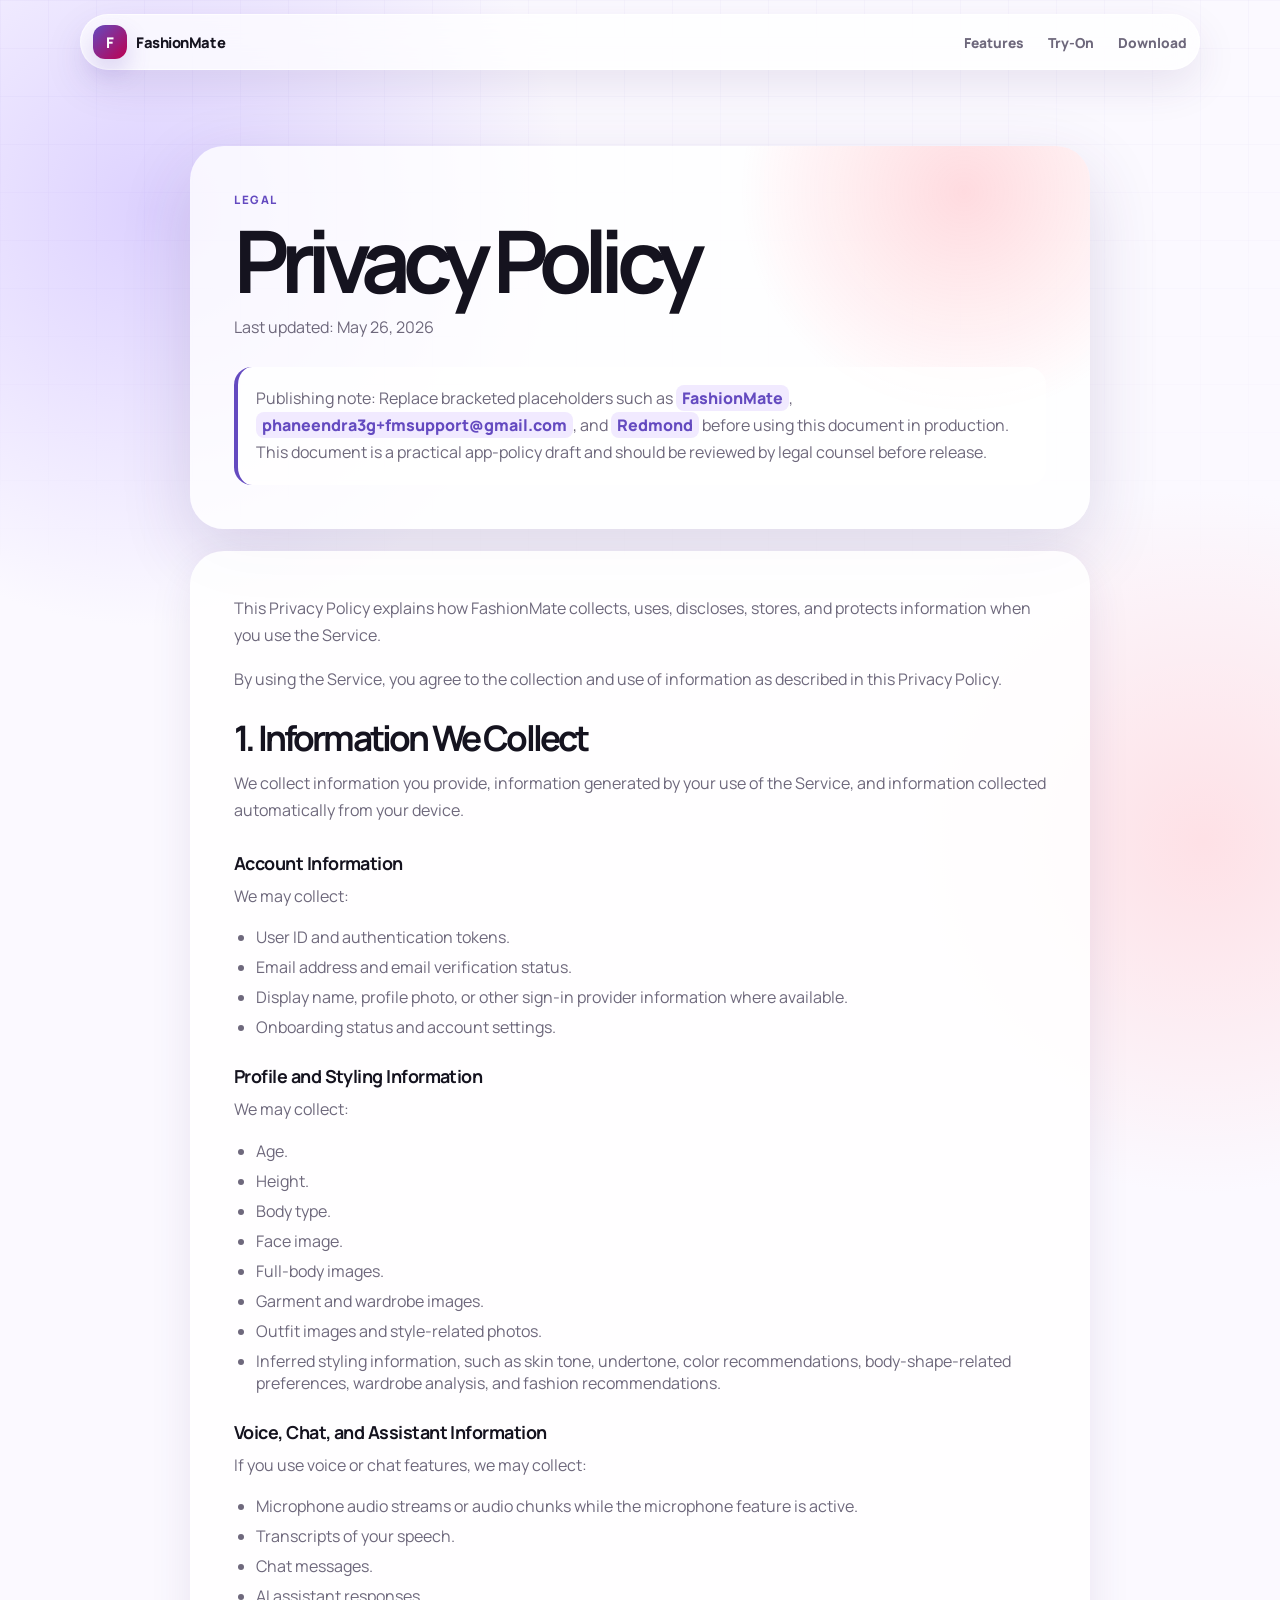
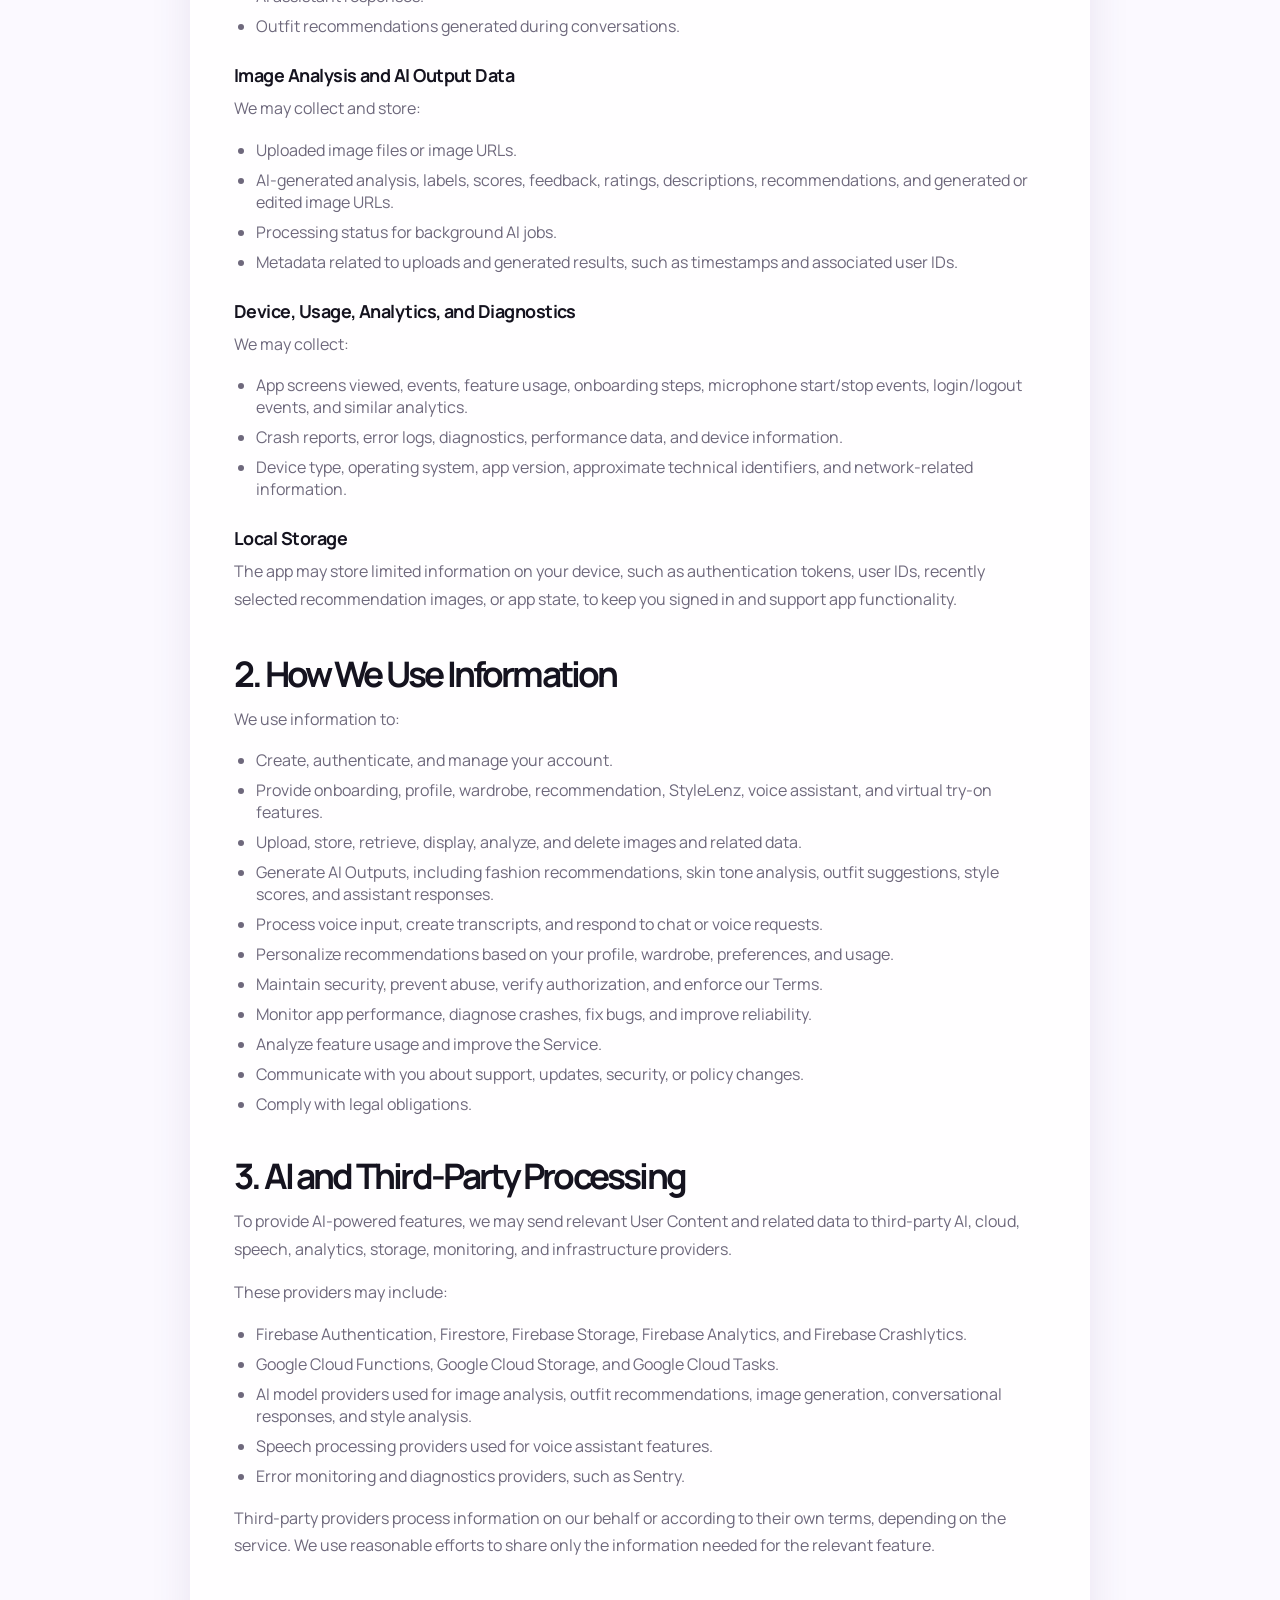
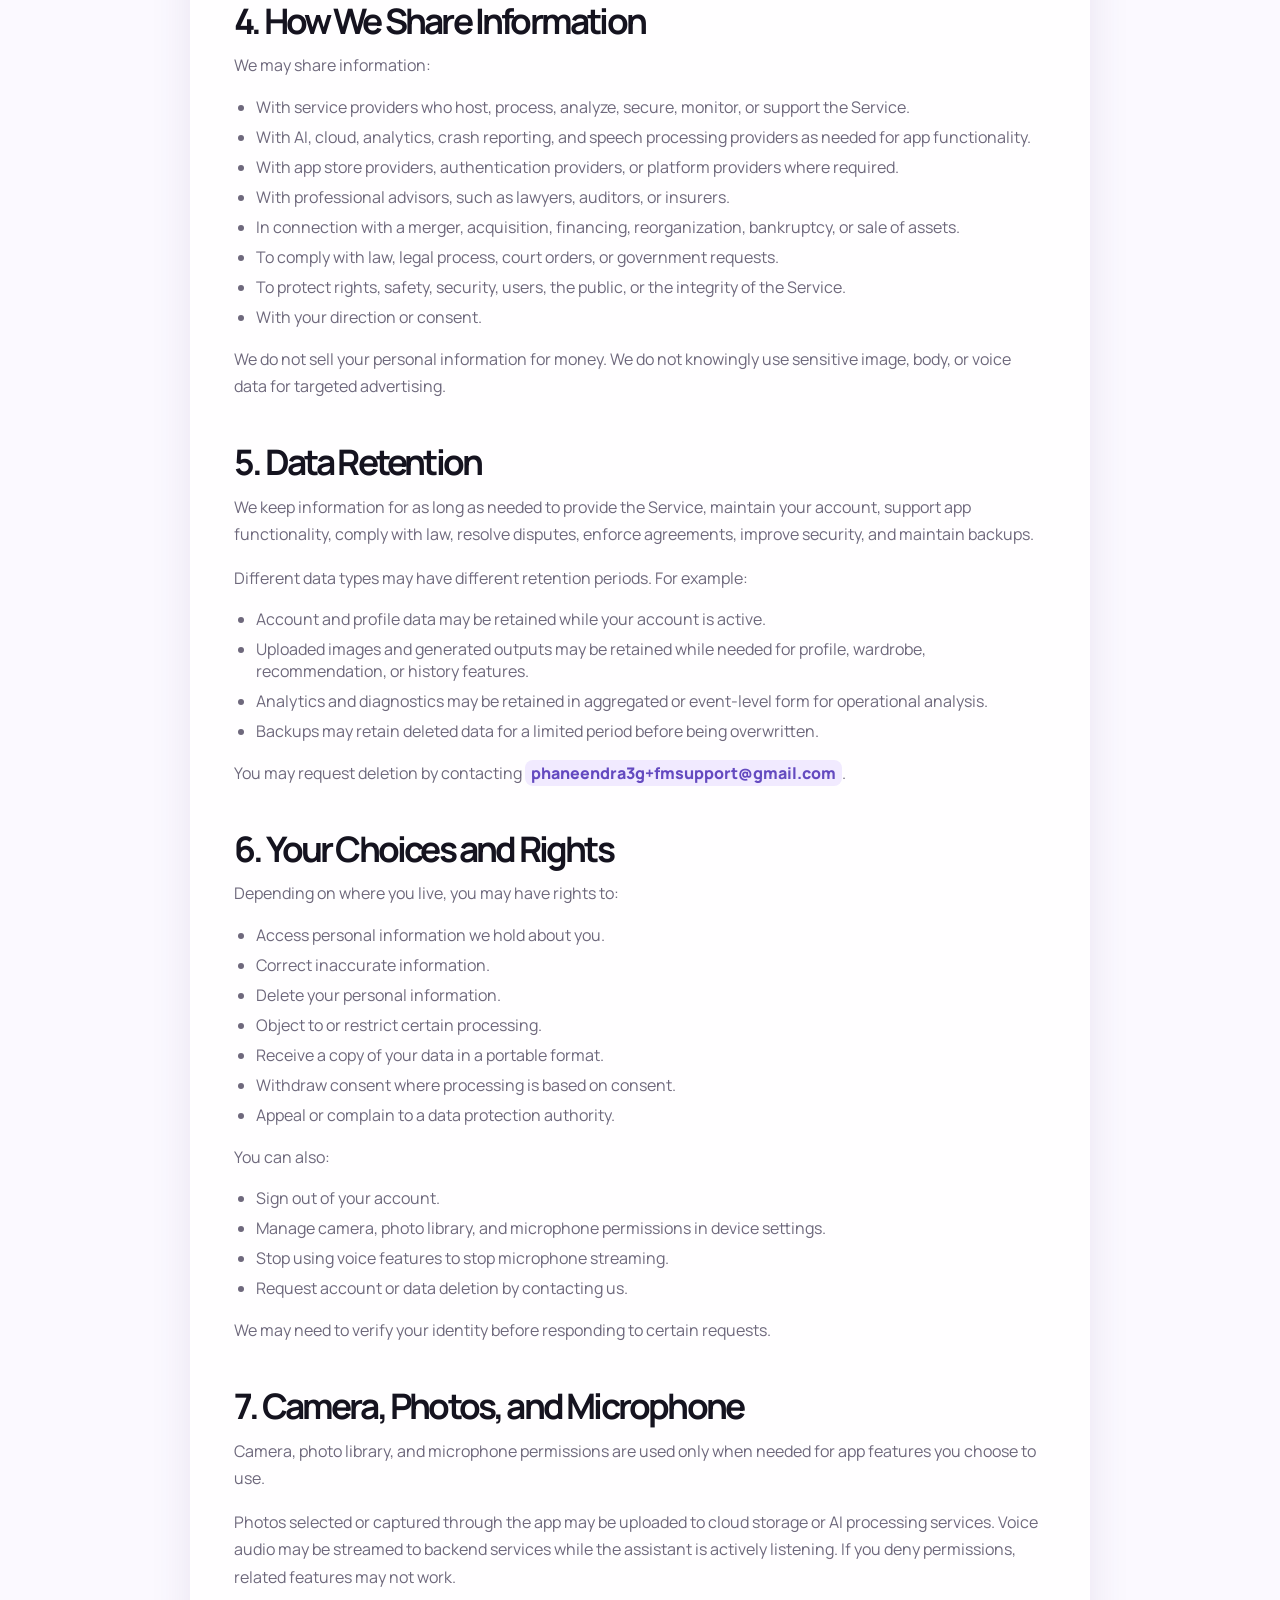
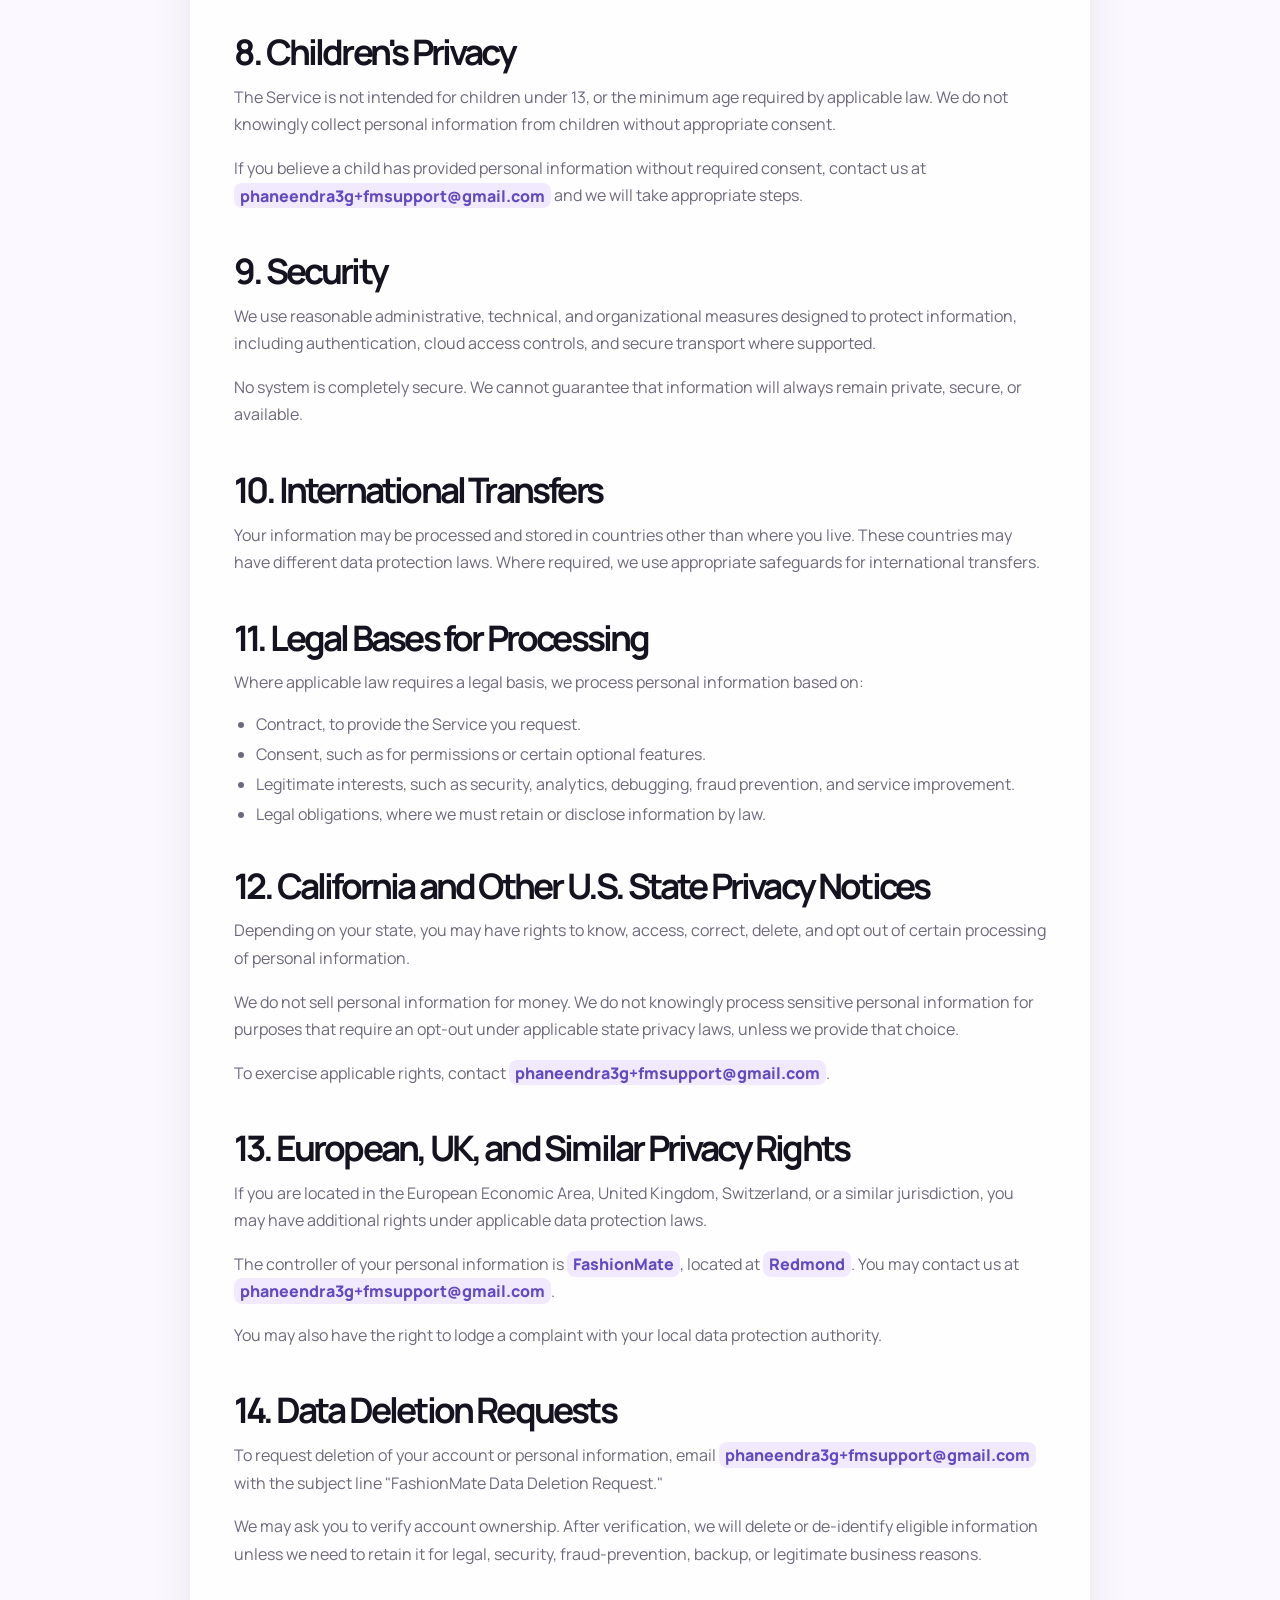
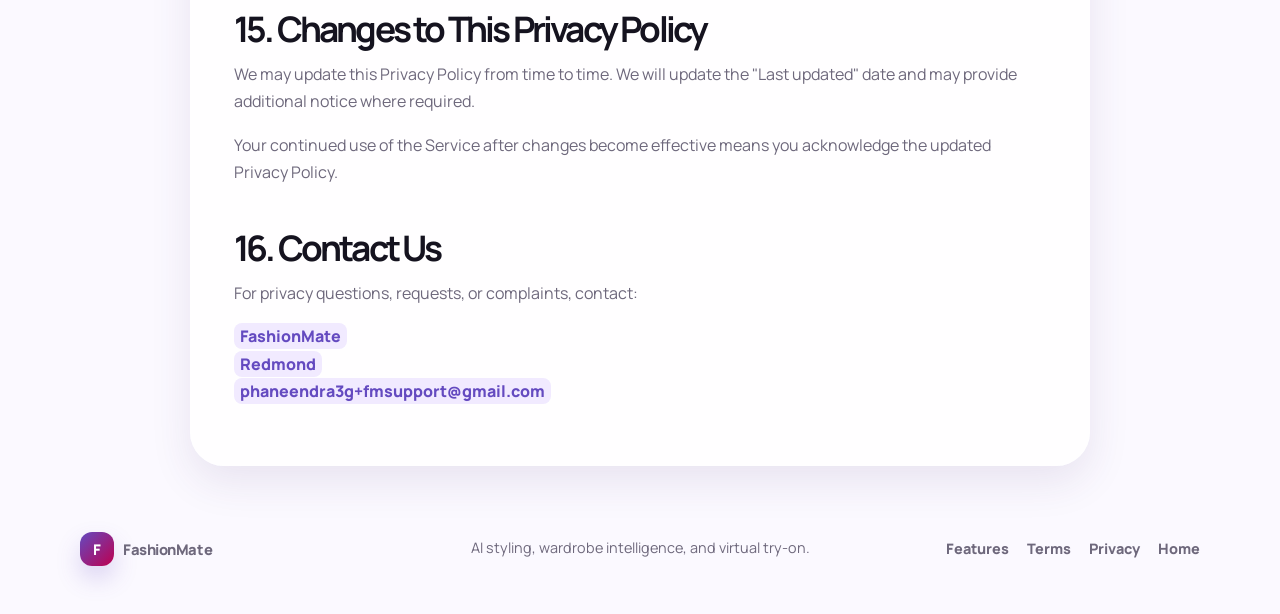
==== commit bbcc8d2e: "Replace placeholders with actual company details Updated contact information and company name in the" ====
--- a/privacy.html
+++ b/privacy.html
@@ -37,8 +37,8 @@
         <p>Last updated: May 26, 2026</p>
         <div class="legal-note">
           Publishing note: Replace bracketed placeholders such as
-          <code>[Company Legal Name]</code>, <code>[contact email]</code>, and
-          <code>[address]</code> before using this document in production. This
+          <code>FashionMate</code>, <code>phaneendra3g+fmsupport@gmail.com</code>, and
+          <code>Redmond</code> before using this document in production. This
           document is a practical app-policy draft and should be reviewed by
           legal counsel before release.
         </div>
@@ -184,7 +184,7 @@
           <li>Analytics and diagnostics may be retained in aggregated or event-level form for operational analysis.</li>
           <li>Backups may retain deleted data for a limited period before being overwritten.</li>
         </ul>
-        <p>You may request deletion by contacting <code>[contact email]</code>.</p>
+        <p>You may request deletion by contacting <code>phaneendra3g+fmsupport@gmail.com</code>.</p>
 
         <h2>6. Your Choices and Rights</h2>
         <p>Depending on where you live, you may have rights to:</p>
@@ -224,7 +224,7 @@
           required by applicable law. We do not knowingly collect personal
           information from children without appropriate consent.
         </p>
-        <p>If you believe a child has provided personal information without required consent, contact us at <code>[contact email]</code> and we will take appropriate steps.</p>
+        <p>If you believe a child has provided personal information without required consent, contact us at <code>phaneendra3g+fmsupport@gmail.com</code> and we will take appropriate steps.</p>
 
         <h2>9. Security</h2>
         <p>
@@ -262,7 +262,7 @@
           opt-out under applicable state privacy laws, unless we provide that
           choice.
         </p>
-        <p>To exercise applicable rights, contact <code>[contact email]</code>.</p>
+        <p>To exercise applicable rights, contact <code>phaneendra3g+fmsupport@gmail.com</code>.</p>
 
         <h2>13. European, UK, and Similar Privacy Rights</h2>
         <p>
@@ -272,15 +272,15 @@
         </p>
         <p>
           The controller of your personal information is
-          <code>[Company Legal Name]</code>, located at <code>[address]</code>.
-          You may contact us at <code>[contact email]</code>.
+          <code>FashionMate</code>, located at <code>Redmond</code>.
+          You may contact us at <code>phaneendra3g+fmsupport@gmail.com</code>.
         </p>
         <p>You may also have the right to lodge a complaint with your local data protection authority.</p>
 
         <h2>14. Data Deletion Requests</h2>
         <p>
           To request deletion of your account or personal information, email
-          <code>[contact email]</code> with the subject line "FashionMate Data
+          <code>phaneendra3g+fmsupport@gmail.com</code> with the subject line "FashionMate Data
           Deletion Request."
         </p>
         <p>
@@ -296,7 +296,7 @@
 
         <h2>16. Contact Us</h2>
         <p>For privacy questions, requests, or complaints, contact:</p>
-        <p><code>[Company Legal Name]</code><br /><code>[address]</code><br /><code>[contact email]</code></p>
+        <p><code>FashionMate</code><br /><code>Redmond</code><br /><code>phaneendra3g+fmsupport@gmail.com</code></p>
       </article>
     </main>
 
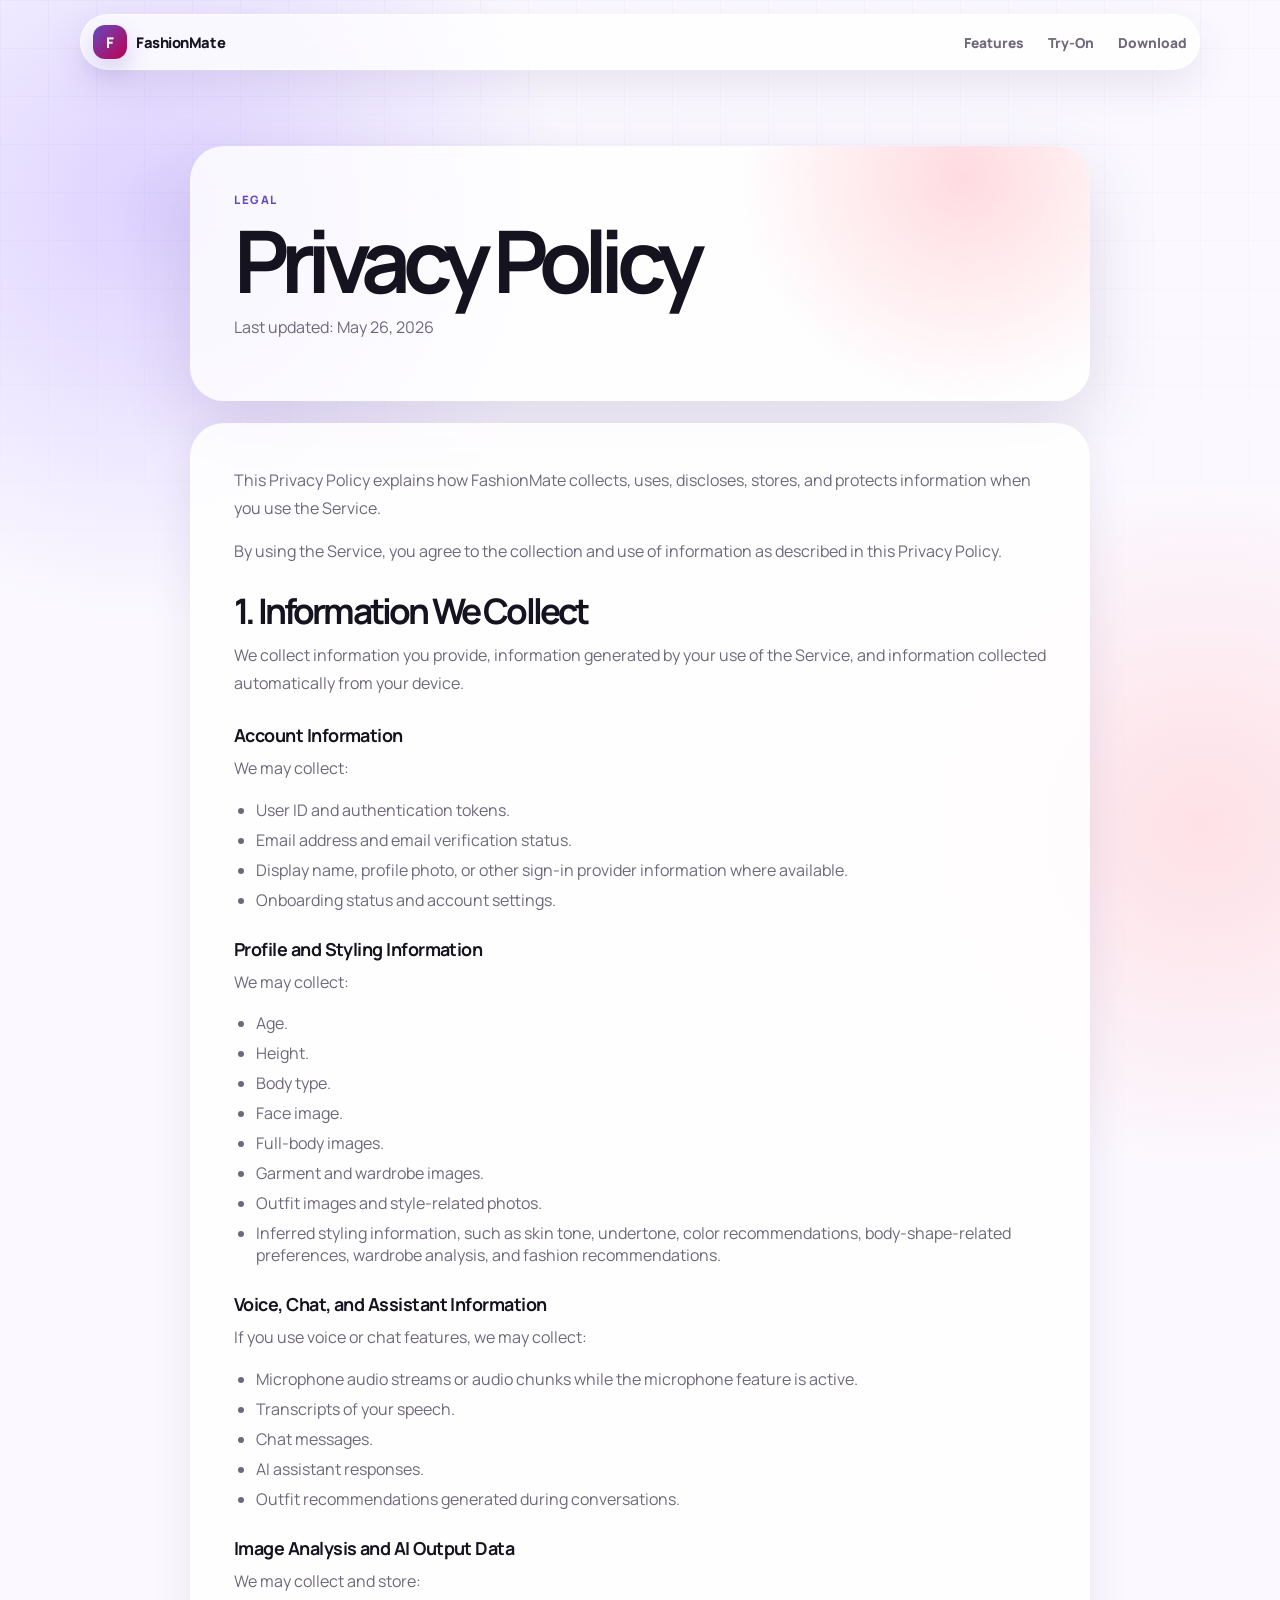
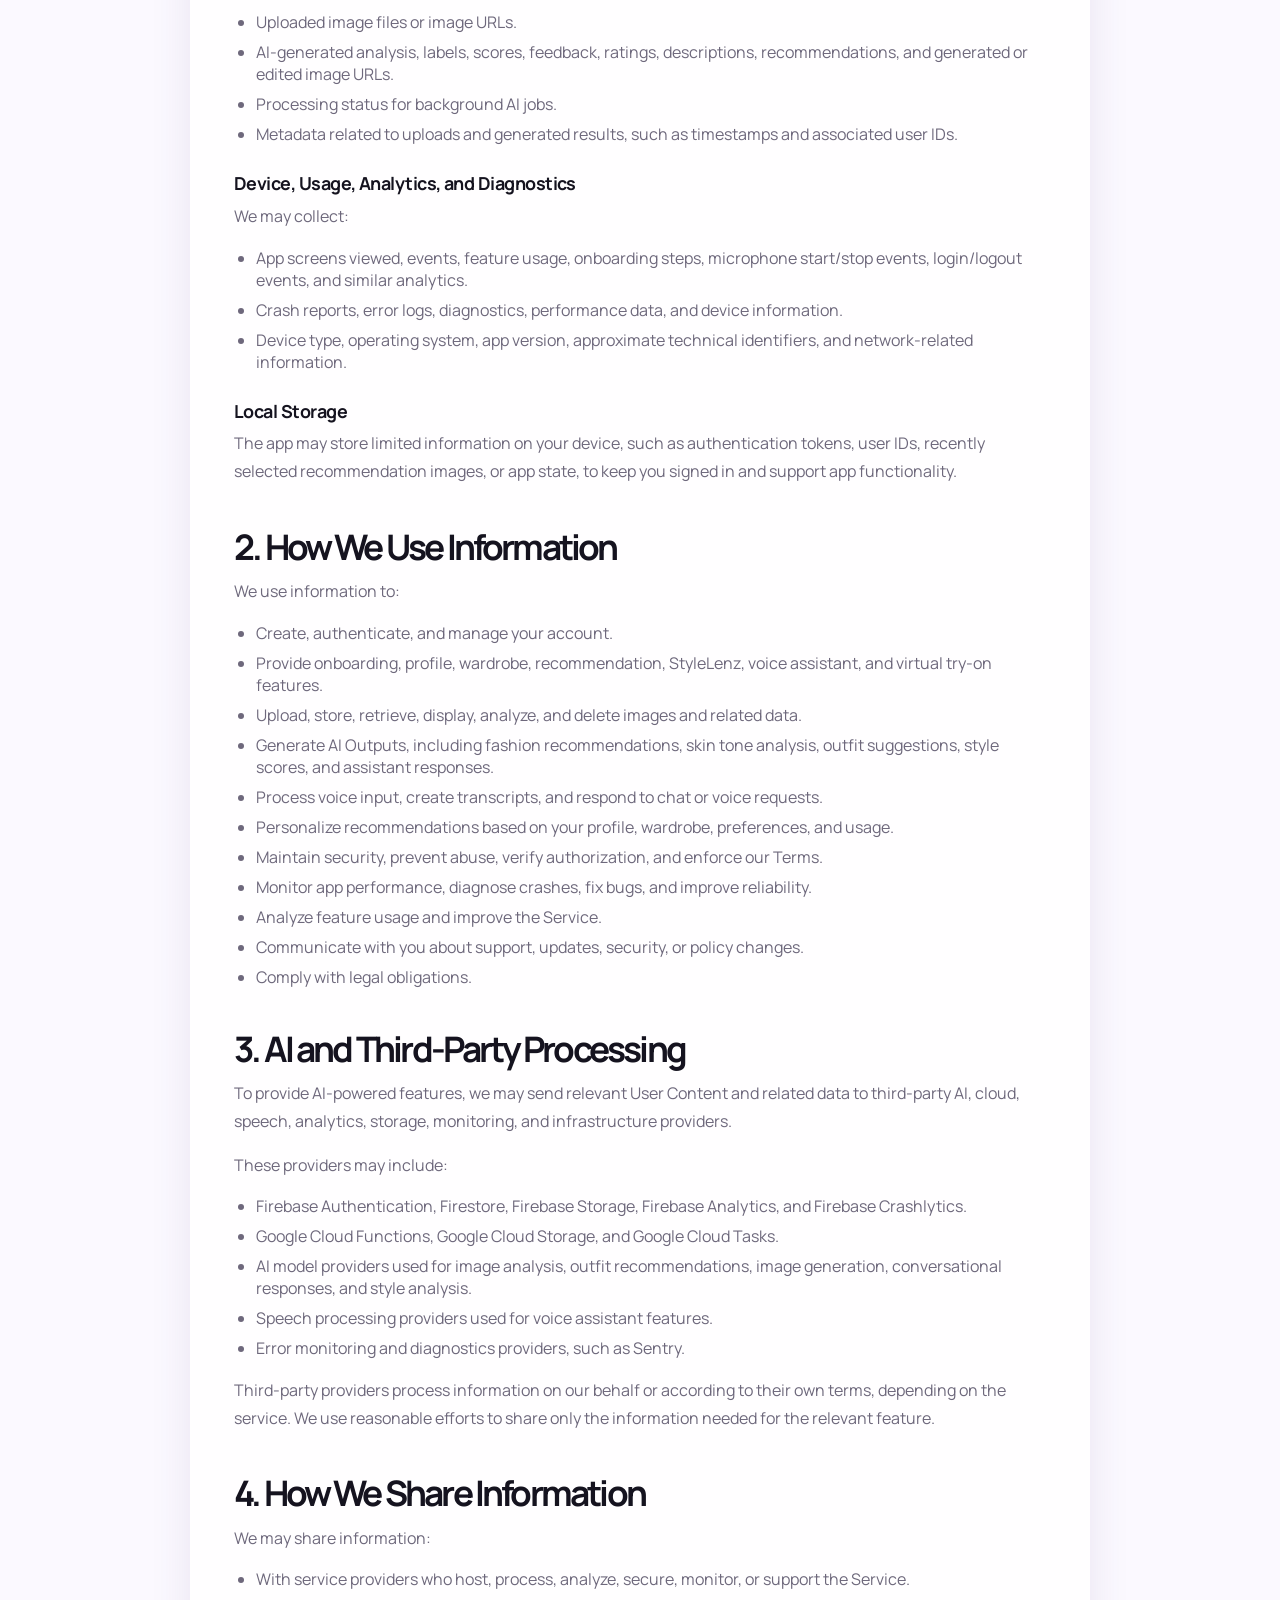
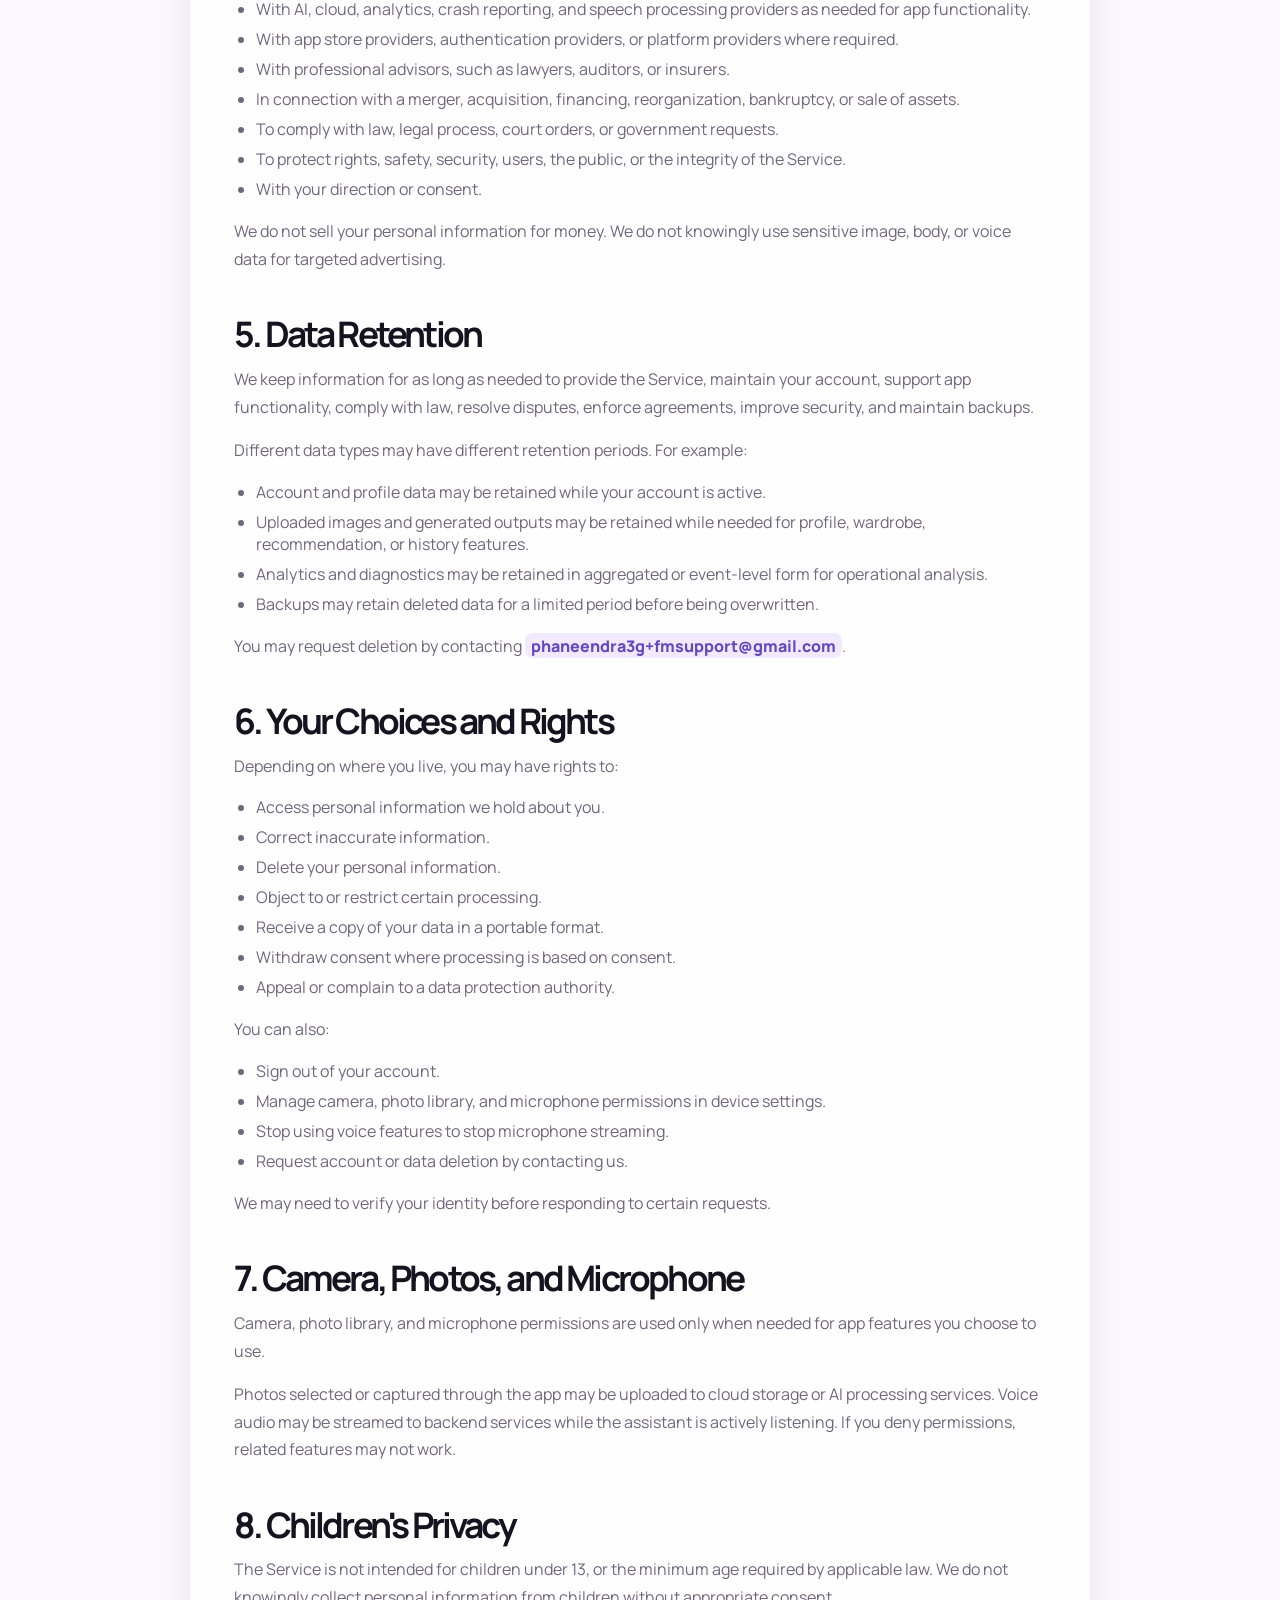
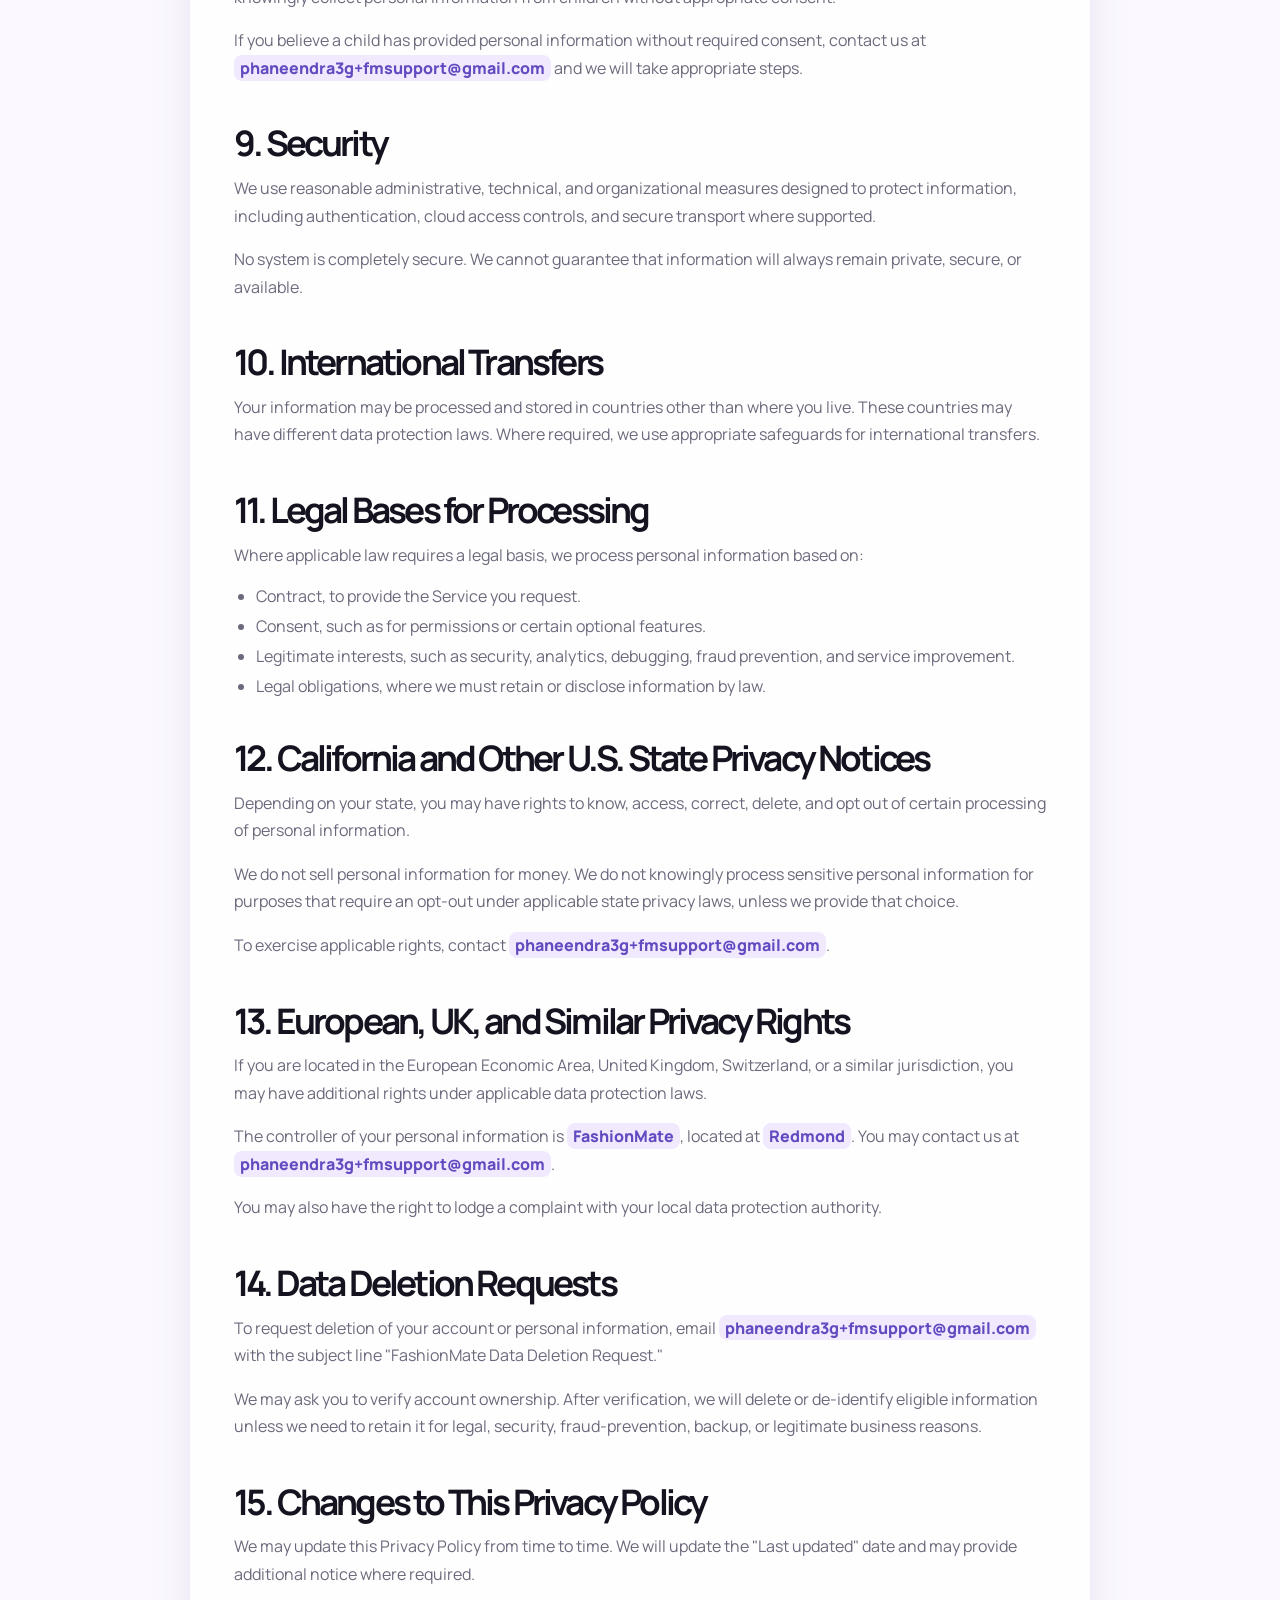
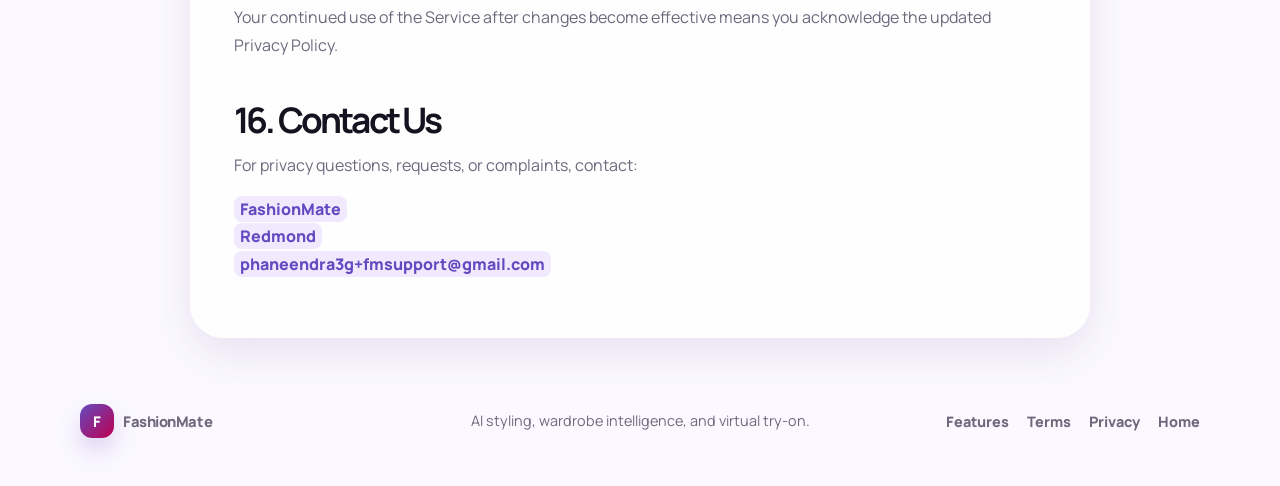
==== commit af63d044: "Remove placeholder instructions from privacy policy Removed publishing note from the privacy policy." ====
--- a/privacy.html
+++ b/privacy.html
@@ -35,13 +35,7 @@
         <p class="label">Legal</p>
         <h1>Privacy Policy</h1>
         <p>Last updated: May 26, 2026</p>
-        <div class="legal-note">
-          Publishing note: Replace bracketed placeholders such as
-          <code>FashionMate</code>, <code>phaneendra3g+fmsupport@gmail.com</code>, and
-          <code>Redmond</code> before using this document in production. This
-          document is a practical app-policy draft and should be reviewed by
-          legal counsel before release.
-        </div>
+
       </section>
 
       <article class="legal-content container">
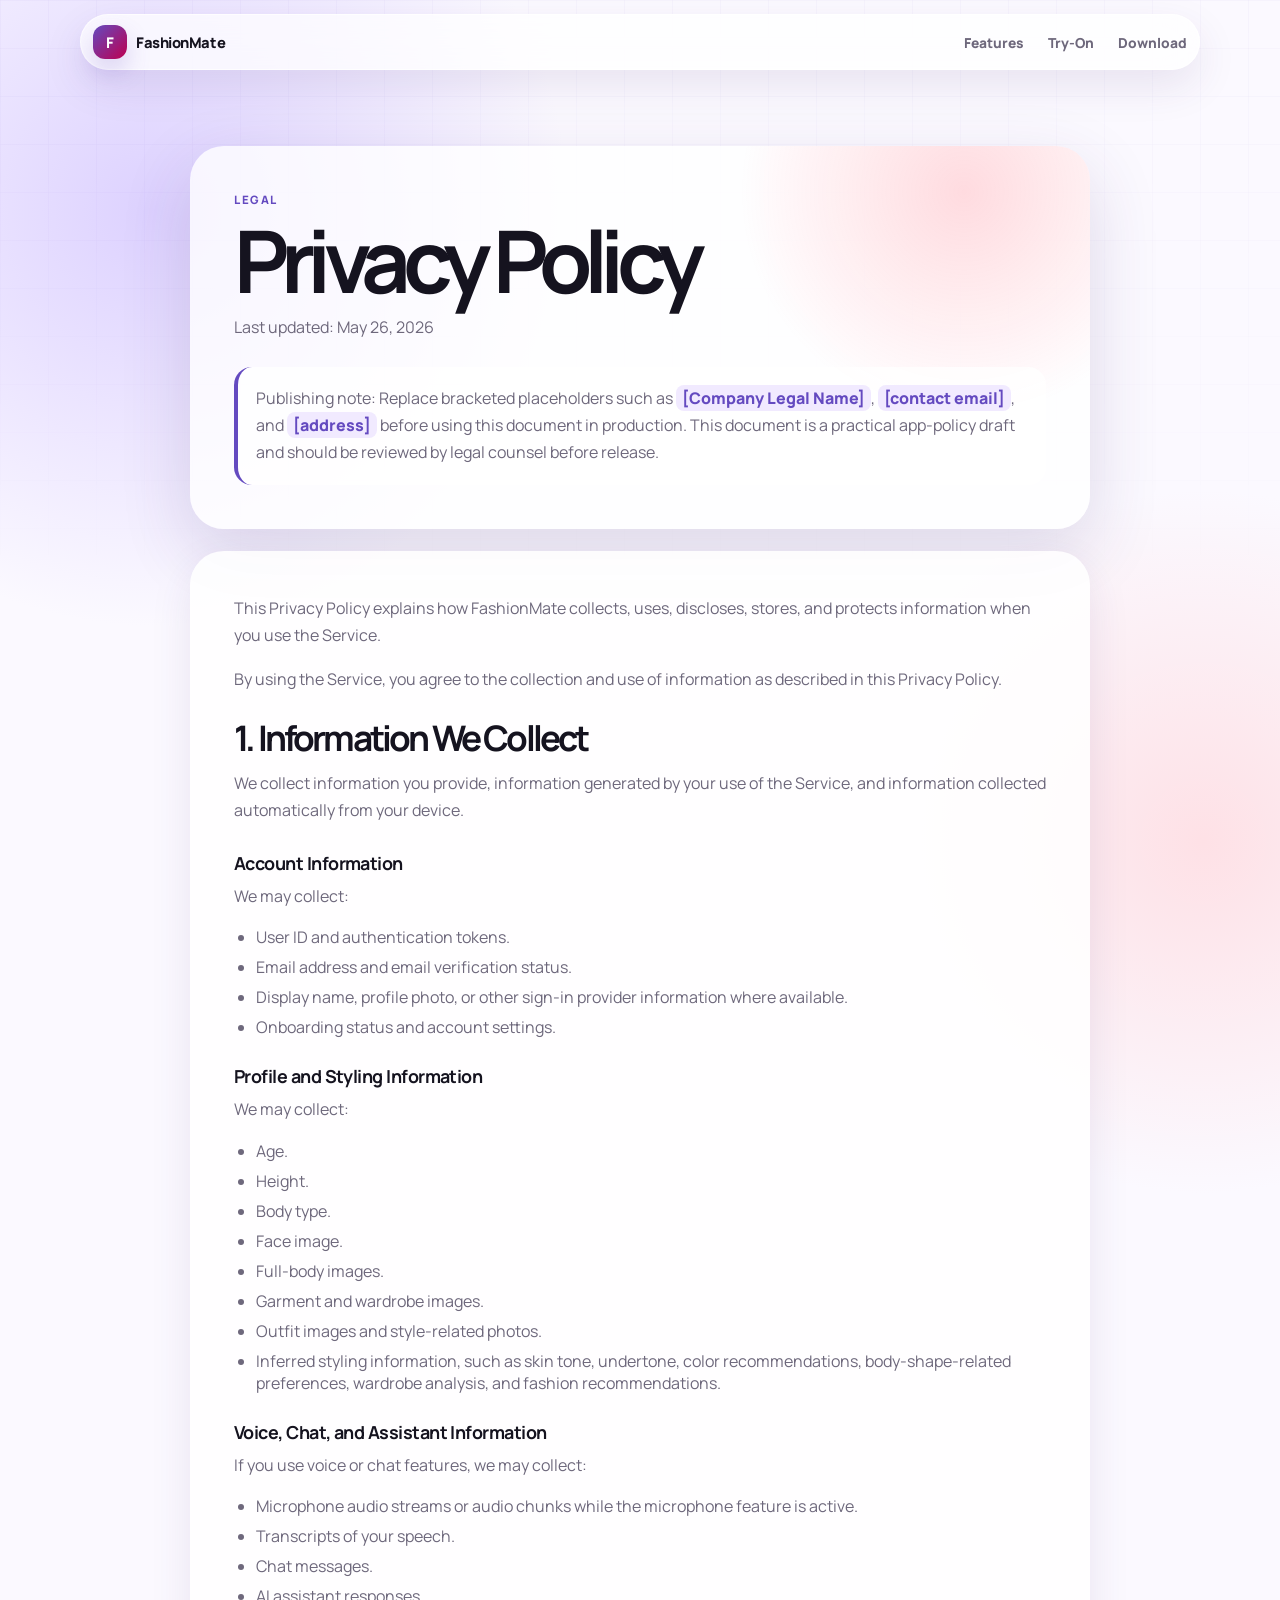
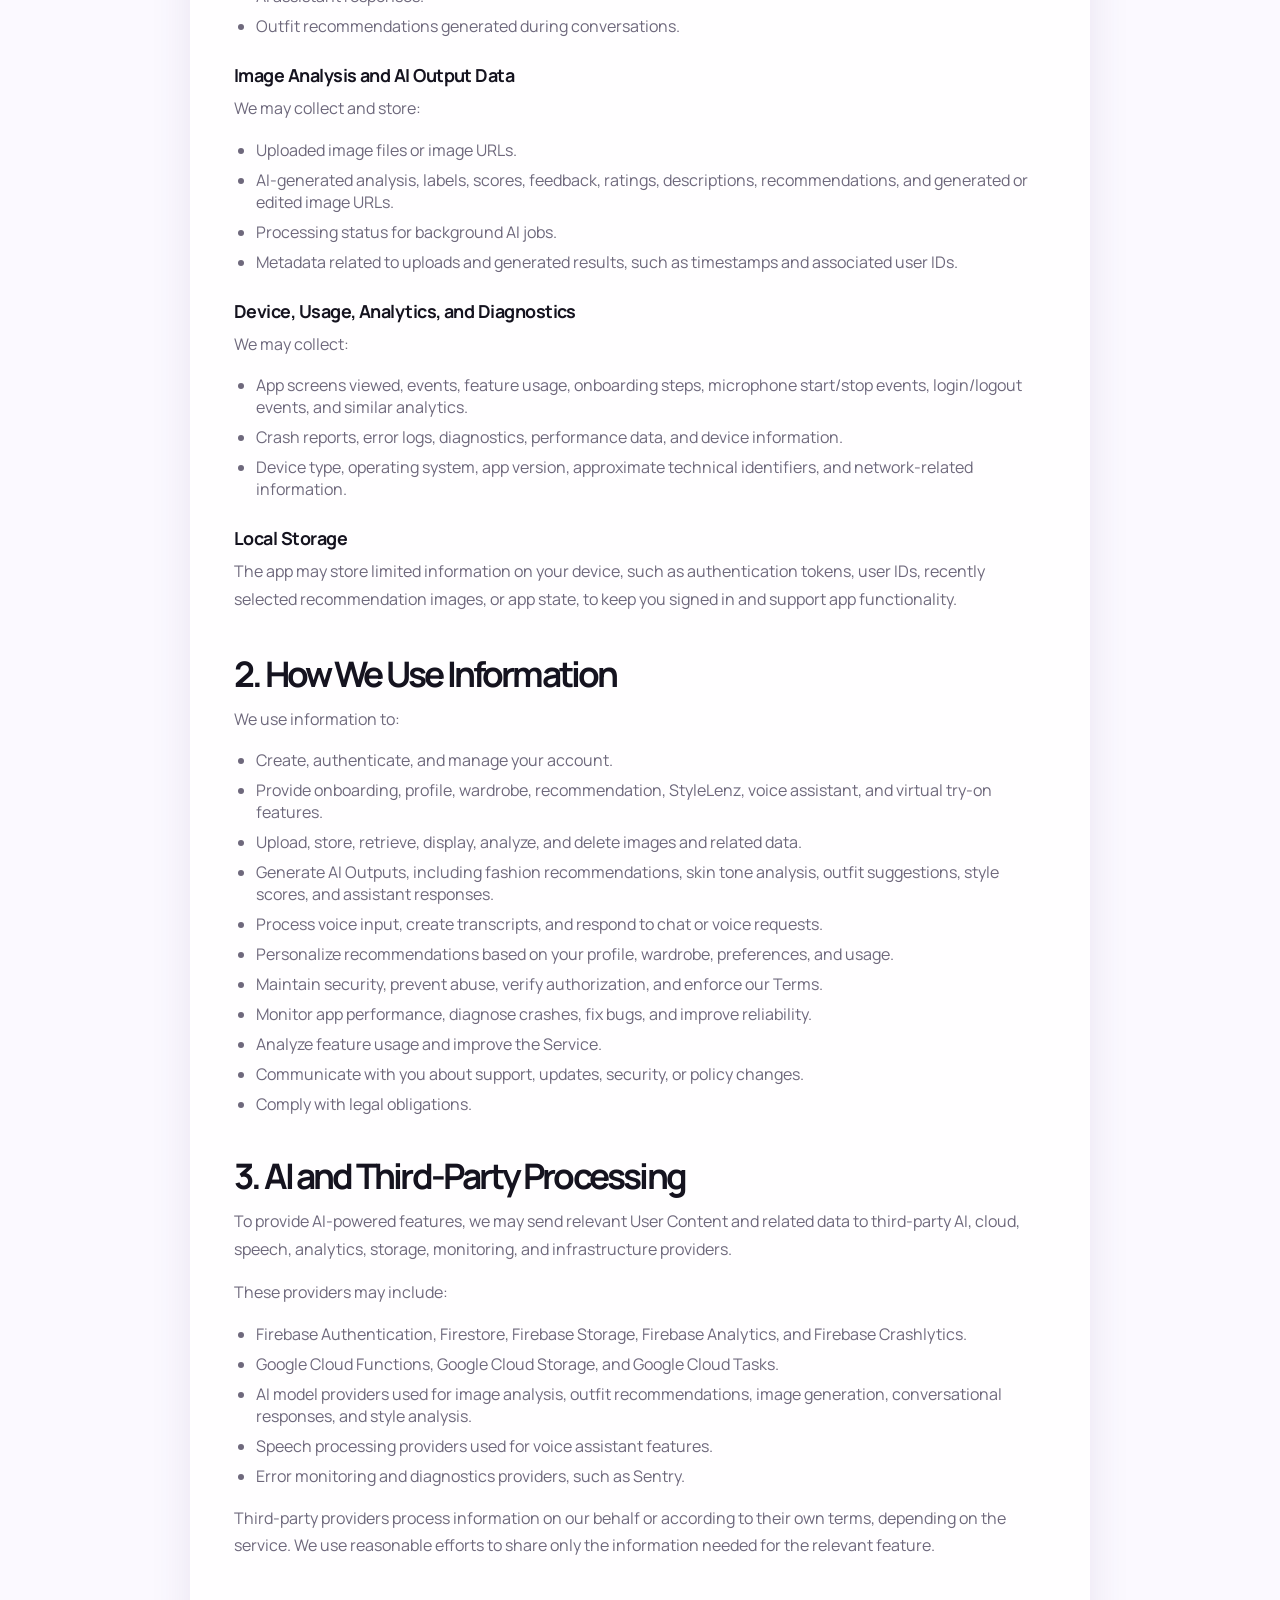
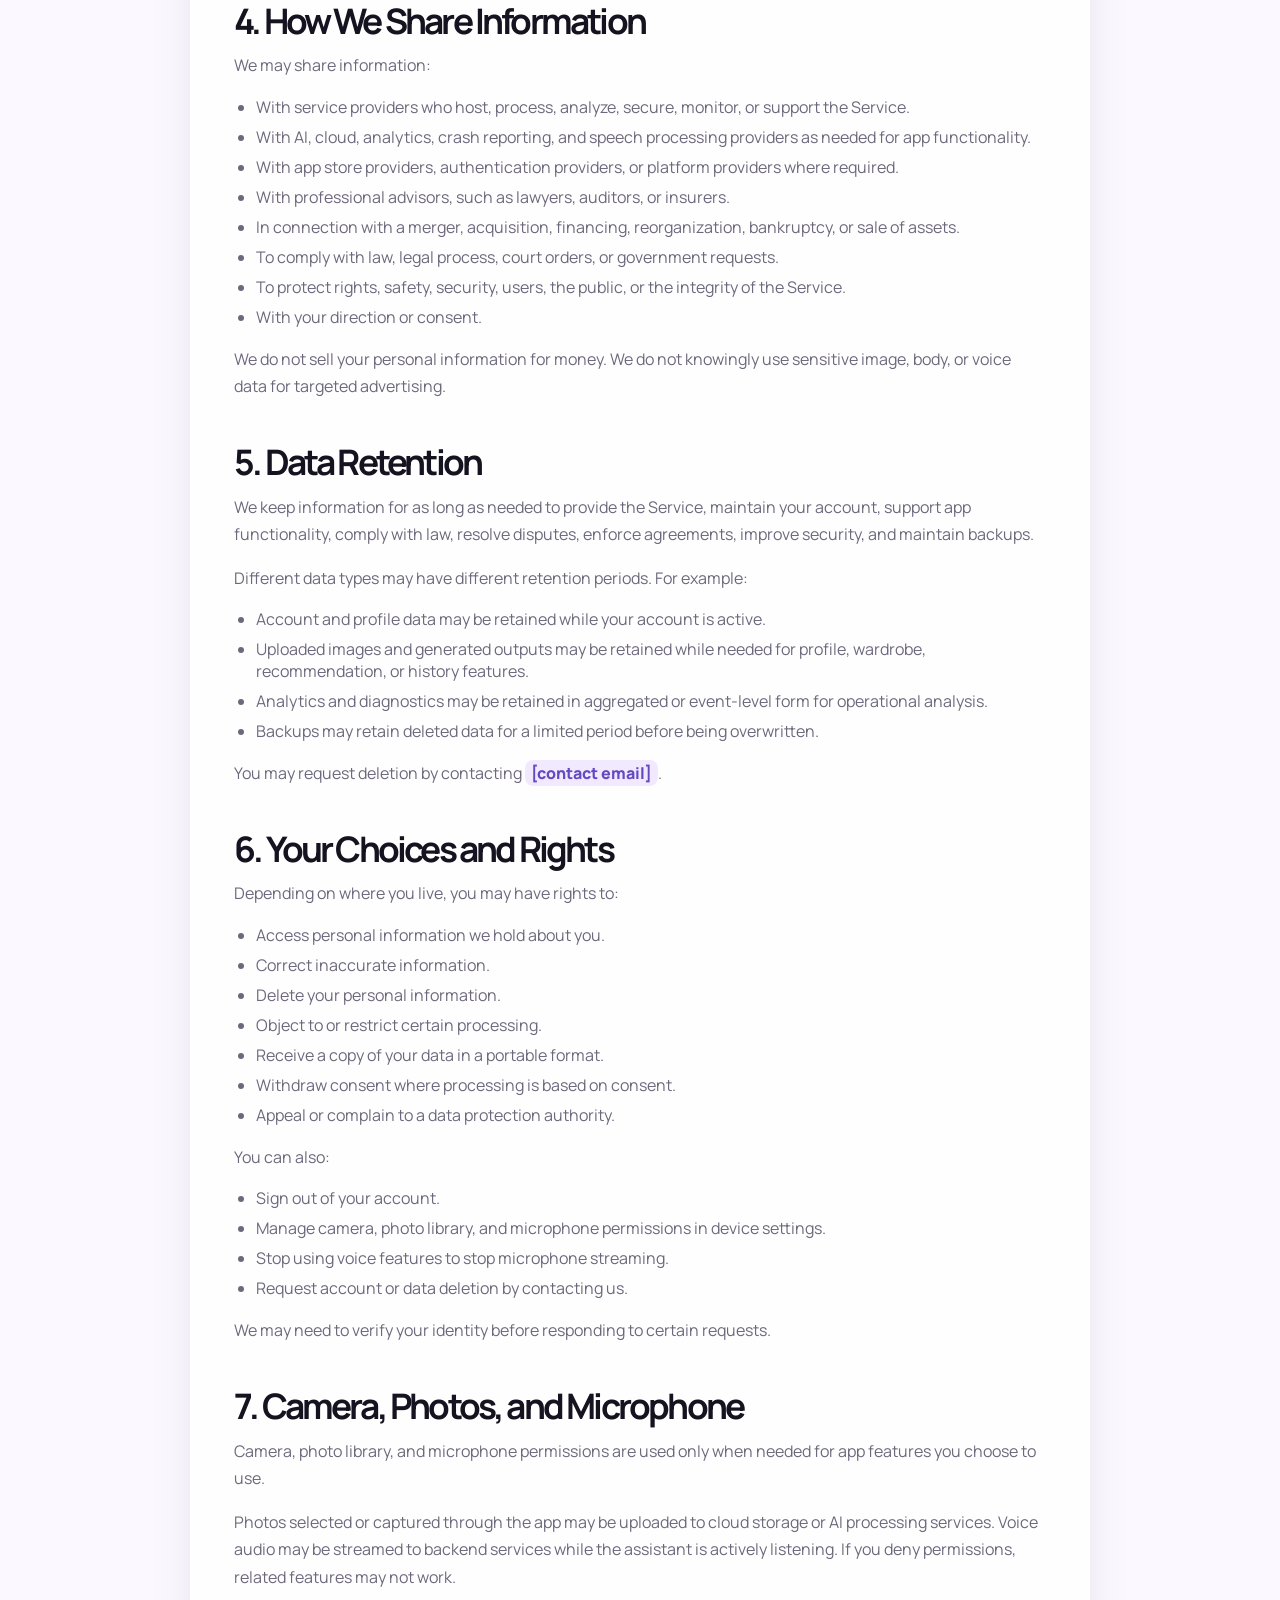
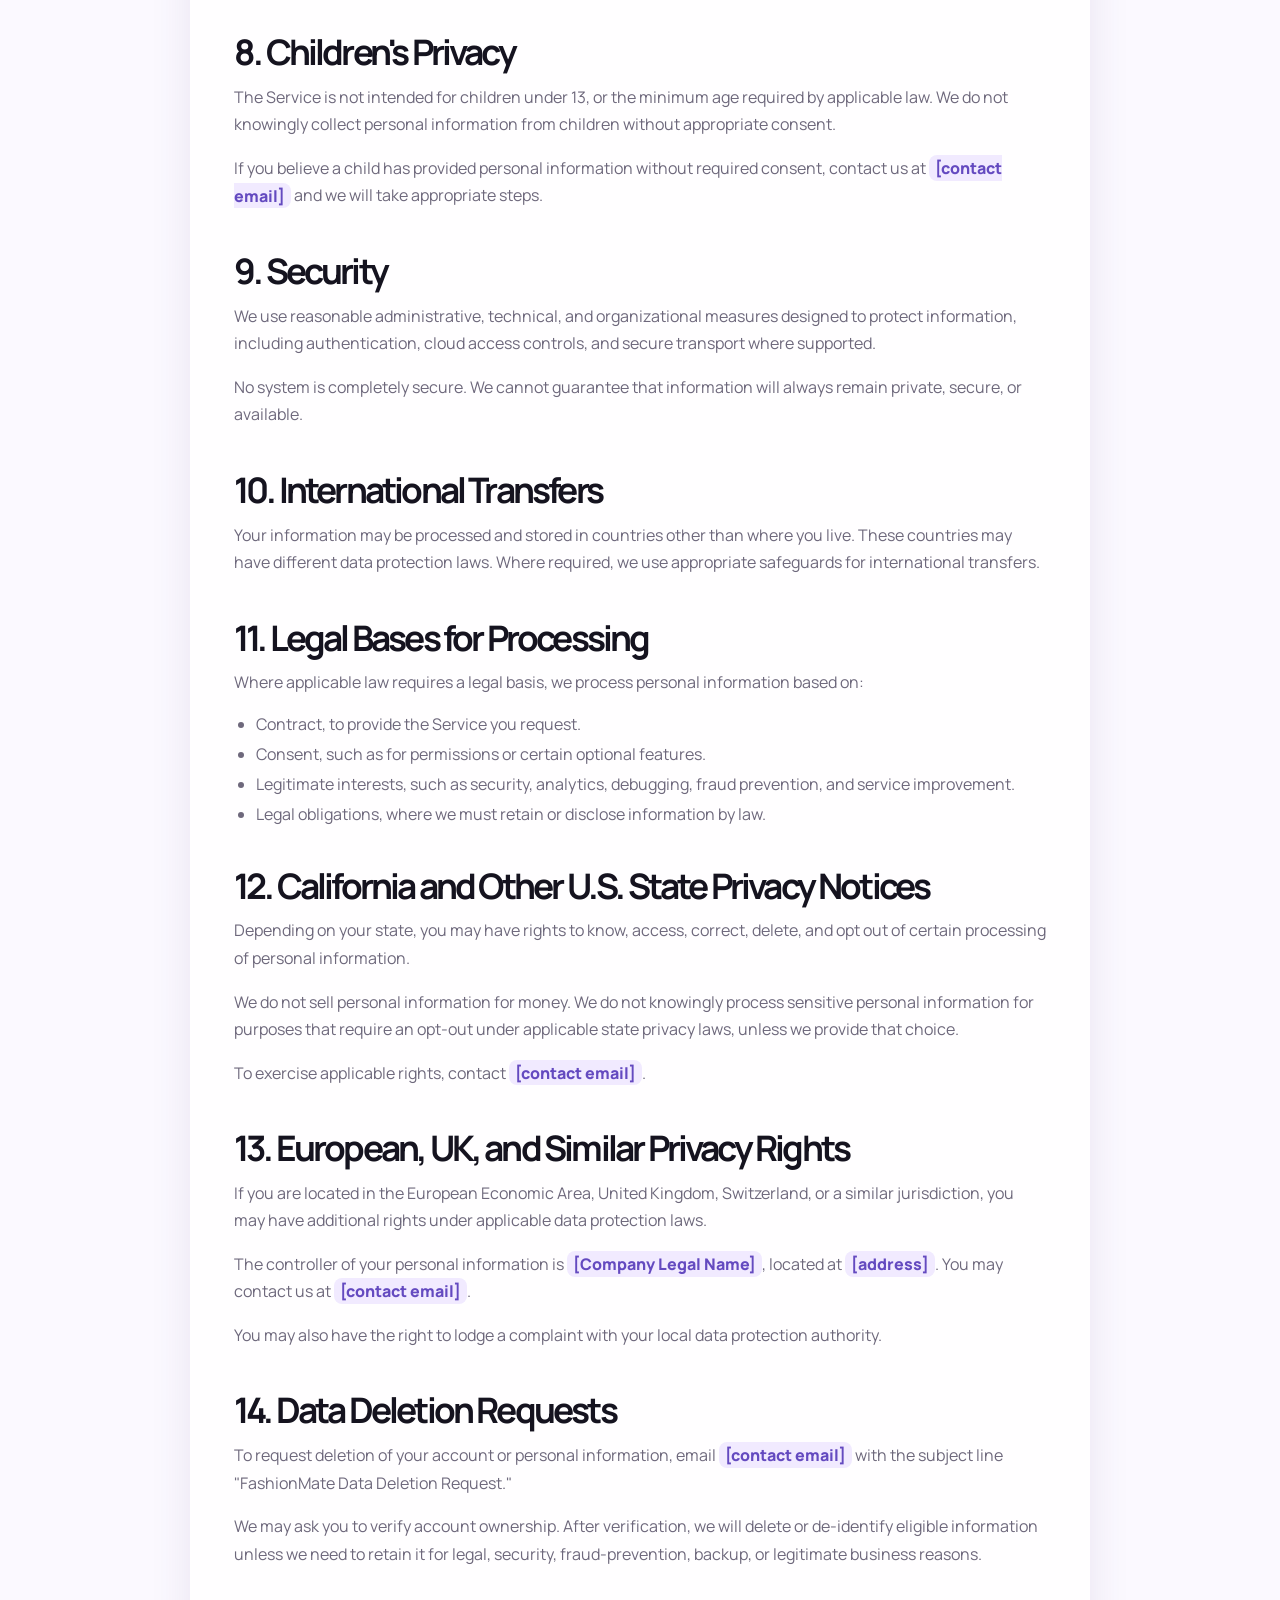
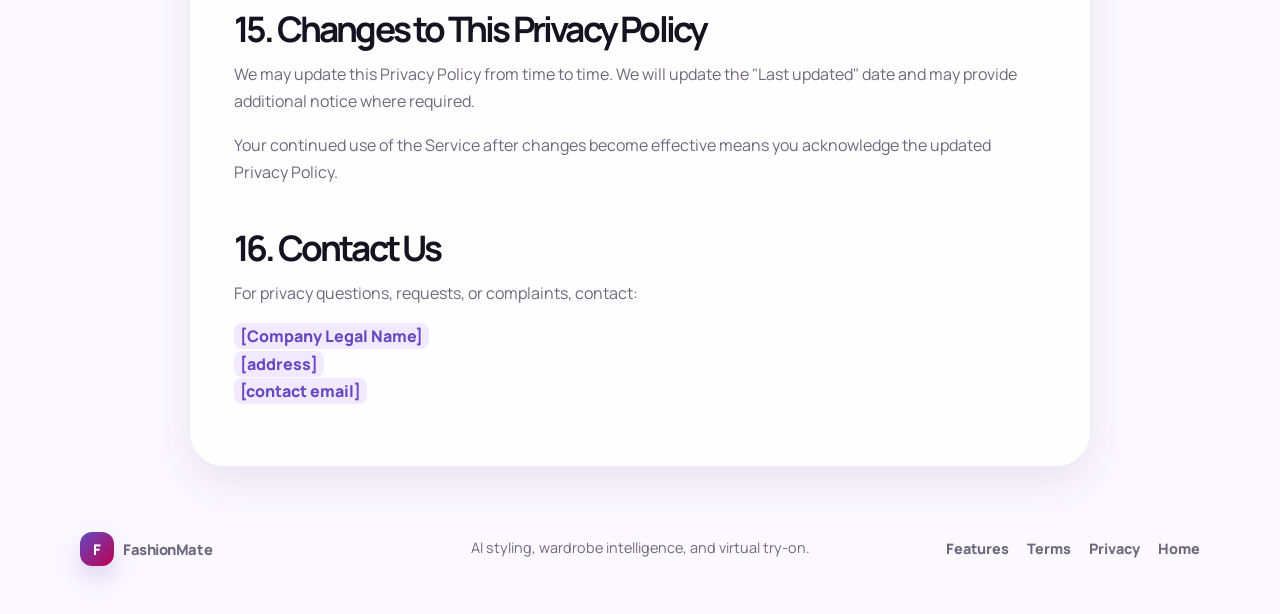
==== commit e8bed1b8: "Vtryon and form update." ====
--- a/privacy.html
+++ b/privacy.html
@@ -1,313 +1,319 @@
-<!doctype html>
-<html lang="en">
-  <head>
-    <meta charset="utf-8" />
-    <meta name="viewport" content="width=device-width, initial-scale=1" />
-    <meta name="description" content="FashionMate Privacy Policy." />
-    <title>FashionMate | Privacy Policy</title>
-    <link rel="preconnect" href="https://fonts.googleapis.com" />
-    <link rel="preconnect" href="https://fonts.gstatic.com" crossorigin />
-    <link
-      href="https://fonts.googleapis.com/css2?family=Manrope:wght@400;600;700;800&display=swap"
-      rel="stylesheet"
-    />
-    <link rel="stylesheet" href="./styles.css" />
-  </head>
-  <body>
-    <header class="site-header" data-header>
-      <a class="brand" href="./index.html" aria-label="FashionMate home">
-        <span class="brand-icon">F</span>
-        <span>FashionMate</span>
-      </a>
-      <nav aria-label="Main navigation">
-        <a href="./index.html#features">Features</a>
-        <a href="./index.html#tryon">Try-On</a>
-        <a href="./index.html#download">Download</a>
-      </nav>
-      <button class="menu-button" type="button" aria-label="Open menu">
-        <span></span>
-        <span></span>
-      </button>
-    </header>
-
-    <main class="legal-page">
-      <section class="legal-hero container">
-        <p class="label">Legal</p>
-        <h1>Privacy Policy</h1>
-        <p>Last updated: May 26, 2026</p>
-
-      </section>
-
-      <article class="legal-content container">
-        <p>
-          This Privacy Policy explains how FashionMate collects, uses, discloses,
-          stores, and protects information when you use the Service.
-        </p>
-        <p>
-          By using the Service, you agree to the collection and use of information
-          as described in this Privacy Policy.
-        </p>
-
-        <h2>1. Information We Collect</h2>
-        <p>
-          We collect information you provide, information generated by your use of
-          the Service, and information collected automatically from your device.
-        </p>
-
-        <h3>Account Information</h3>
-        <p>We may collect:</p>
-        <ul>
-          <li>User ID and authentication tokens.</li>
-          <li>Email address and email verification status.</li>
-          <li>Display name, profile photo, or other sign-in provider information where available.</li>
-          <li>Onboarding status and account settings.</li>
-        </ul>
-
-        <h3>Profile and Styling Information</h3>
-        <p>We may collect:</p>
-        <ul>
-          <li>Age.</li>
-          <li>Height.</li>
-          <li>Body type.</li>
-          <li>Face image.</li>
-          <li>Full-body images.</li>
-          <li>Garment and wardrobe images.</li>
-          <li>Outfit images and style-related photos.</li>
-          <li>Inferred styling information, such as skin tone, undertone, color recommendations, body-shape-related preferences, wardrobe analysis, and fashion recommendations.</li>
-        </ul>
-
-        <h3>Voice, Chat, and Assistant Information</h3>
-        <p>If you use voice or chat features, we may collect:</p>
-        <ul>
-          <li>Microphone audio streams or audio chunks while the microphone feature is active.</li>
-          <li>Transcripts of your speech.</li>
-          <li>Chat messages.</li>
-          <li>AI assistant responses.</li>
-          <li>Outfit recommendations generated during conversations.</li>
-        </ul>
-
-        <h3>Image Analysis and AI Output Data</h3>
-        <p>We may collect and store:</p>
-        <ul>
-          <li>Uploaded image files or image URLs.</li>
-          <li>AI-generated analysis, labels, scores, feedback, ratings, descriptions, recommendations, and generated or edited image URLs.</li>
-          <li>Processing status for background AI jobs.</li>
-          <li>Metadata related to uploads and generated results, such as timestamps and associated user IDs.</li>
-        </ul>
-
-        <h3>Device, Usage, Analytics, and Diagnostics</h3>
-        <p>We may collect:</p>
-        <ul>
-          <li>App screens viewed, events, feature usage, onboarding steps, microphone start/stop events, login/logout events, and similar analytics.</li>
-          <li>Crash reports, error logs, diagnostics, performance data, and device information.</li>
-          <li>Device type, operating system, app version, approximate technical identifiers, and network-related information.</li>
-        </ul>
-
-        <h3>Local Storage</h3>
-        <p>
-          The app may store limited information on your device, such as
-          authentication tokens, user IDs, recently selected recommendation
-          images, or app state, to keep you signed in and support app
-          functionality.
-        </p>
-
-        <h2>2. How We Use Information</h2>
-        <p>We use information to:</p>
-        <ul>
-          <li>Create, authenticate, and manage your account.</li>
-          <li>Provide onboarding, profile, wardrobe, recommendation, StyleLenz, voice assistant, and virtual try-on features.</li>
-          <li>Upload, store, retrieve, display, analyze, and delete images and related data.</li>
-          <li>Generate AI Outputs, including fashion recommendations, skin tone analysis, outfit suggestions, style scores, and assistant responses.</li>
-          <li>Process voice input, create transcripts, and respond to chat or voice requests.</li>
-          <li>Personalize recommendations based on your profile, wardrobe, preferences, and usage.</li>
-          <li>Maintain security, prevent abuse, verify authorization, and enforce our Terms.</li>
-          <li>Monitor app performance, diagnose crashes, fix bugs, and improve reliability.</li>
-          <li>Analyze feature usage and improve the Service.</li>
-          <li>Communicate with you about support, updates, security, or policy changes.</li>
-          <li>Comply with legal obligations.</li>
-        </ul>
-
-        <h2>3. AI and Third-Party Processing</h2>
-        <p>
-          To provide AI-powered features, we may send relevant User Content and
-          related data to third-party AI, cloud, speech, analytics, storage,
-          monitoring, and infrastructure providers.
-        </p>
-        <p>These providers may include:</p>
-        <ul>
-          <li>Firebase Authentication, Firestore, Firebase Storage, Firebase Analytics, and Firebase Crashlytics.</li>
-          <li>Google Cloud Functions, Google Cloud Storage, and Google Cloud Tasks.</li>
-          <li>AI model providers used for image analysis, outfit recommendations, image generation, conversational responses, and style analysis.</li>
-          <li>Speech processing providers used for voice assistant features.</li>
-          <li>Error monitoring and diagnostics providers, such as Sentry.</li>
-        </ul>
-        <p>
-          Third-party providers process information on our behalf or according to
-          their own terms, depending on the service. We use reasonable efforts to
-          share only the information needed for the relevant feature.
-        </p>
-
-        <h2>4. How We Share Information</h2>
-        <p>We may share information:</p>
-        <ul>
-          <li>With service providers who host, process, analyze, secure, monitor, or support the Service.</li>
-          <li>With AI, cloud, analytics, crash reporting, and speech processing providers as needed for app functionality.</li>
-          <li>With app store providers, authentication providers, or platform providers where required.</li>
-          <li>With professional advisors, such as lawyers, auditors, or insurers.</li>
-          <li>In connection with a merger, acquisition, financing, reorganization, bankruptcy, or sale of assets.</li>
-          <li>To comply with law, legal process, court orders, or government requests.</li>
-          <li>To protect rights, safety, security, users, the public, or the integrity of the Service.</li>
-          <li>With your direction or consent.</li>
-        </ul>
-        <p>
-          We do not sell your personal information for money. We do not knowingly
-          use sensitive image, body, or voice data for targeted advertising.
-        </p>
-
-        <h2>5. Data Retention</h2>
-        <p>
-          We keep information for as long as needed to provide the Service,
-          maintain your account, support app functionality, comply with law,
-          resolve disputes, enforce agreements, improve security, and maintain
-          backups.
-        </p>
-        <p>Different data types may have different retention periods. For example:</p>
-        <ul>
-          <li>Account and profile data may be retained while your account is active.</li>
-          <li>Uploaded images and generated outputs may be retained while needed for profile, wardrobe, recommendation, or history features.</li>
-          <li>Analytics and diagnostics may be retained in aggregated or event-level form for operational analysis.</li>
-          <li>Backups may retain deleted data for a limited period before being overwritten.</li>
-        </ul>
-        <p>You may request deletion by contacting <code>phaneendra3g+fmsupport@gmail.com</code>.</p>
-
-        <h2>6. Your Choices and Rights</h2>
-        <p>Depending on where you live, you may have rights to:</p>
-        <ul>
-          <li>Access personal information we hold about you.</li>
-          <li>Correct inaccurate information.</li>
-          <li>Delete your personal information.</li>
-          <li>Object to or restrict certain processing.</li>
-          <li>Receive a copy of your data in a portable format.</li>
-          <li>Withdraw consent where processing is based on consent.</li>
-          <li>Appeal or complain to a data protection authority.</li>
-        </ul>
-        <p>You can also:</p>
-        <ul>
-          <li>Sign out of your account.</li>
-          <li>Manage camera, photo library, and microphone permissions in device settings.</li>
-          <li>Stop using voice features to stop microphone streaming.</li>
-          <li>Request account or data deletion by contacting us.</li>
-        </ul>
-        <p>We may need to verify your identity before responding to certain requests.</p>
-
-        <h2>7. Camera, Photos, and Microphone</h2>
-        <p>
-          Camera, photo library, and microphone permissions are used only when
-          needed for app features you choose to use.
-        </p>
-        <p>
-          Photos selected or captured through the app may be uploaded to cloud
-          storage or AI processing services. Voice audio may be streamed to
-          backend services while the assistant is actively listening. If you deny
-          permissions, related features may not work.
-        </p>
-
-        <h2>8. Children's Privacy</h2>
-        <p>
-          The Service is not intended for children under 13, or the minimum age
-          required by applicable law. We do not knowingly collect personal
-          information from children without appropriate consent.
-        </p>
-        <p>If you believe a child has provided personal information without required consent, contact us at <code>phaneendra3g+fmsupport@gmail.com</code> and we will take appropriate steps.</p>
-
-        <h2>9. Security</h2>
-        <p>
-          We use reasonable administrative, technical, and organizational measures
-          designed to protect information, including authentication, cloud access
-          controls, and secure transport where supported.
-        </p>
-        <p>No system is completely secure. We cannot guarantee that information will always remain private, secure, or available.</p>
-
-        <h2>10. International Transfers</h2>
-        <p>
-          Your information may be processed and stored in countries other than
-          where you live. These countries may have different data protection laws.
-          Where required, we use appropriate safeguards for international
-          transfers.
-        </p>
-
-        <h2>11. Legal Bases for Processing</h2>
-        <p>Where applicable law requires a legal basis, we process personal information based on:</p>
-        <ul>
-          <li>Contract, to provide the Service you request.</li>
-          <li>Consent, such as for permissions or certain optional features.</li>
-          <li>Legitimate interests, such as security, analytics, debugging, fraud prevention, and service improvement.</li>
-          <li>Legal obligations, where we must retain or disclose information by law.</li>
-        </ul>
-
-        <h2>12. California and Other U.S. State Privacy Notices</h2>
-        <p>
-          Depending on your state, you may have rights to know, access, correct,
-          delete, and opt out of certain processing of personal information.
-        </p>
-        <p>
-          We do not sell personal information for money. We do not knowingly
-          process sensitive personal information for purposes that require an
-          opt-out under applicable state privacy laws, unless we provide that
-          choice.
-        </p>
-        <p>To exercise applicable rights, contact <code>phaneendra3g+fmsupport@gmail.com</code>.</p>
-
-        <h2>13. European, UK, and Similar Privacy Rights</h2>
-        <p>
-          If you are located in the European Economic Area, United Kingdom,
-          Switzerland, or a similar jurisdiction, you may have additional rights
-          under applicable data protection laws.
-        </p>
-        <p>
-          The controller of your personal information is
-          <code>FashionMate</code>, located at <code>Redmond</code>.
-          You may contact us at <code>phaneendra3g+fmsupport@gmail.com</code>.
-        </p>
-        <p>You may also have the right to lodge a complaint with your local data protection authority.</p>
-
-        <h2>14. Data Deletion Requests</h2>
-        <p>
-          To request deletion of your account or personal information, email
-          <code>phaneendra3g+fmsupport@gmail.com</code> with the subject line "FashionMate Data
-          Deletion Request."
-        </p>
-        <p>
-          We may ask you to verify account ownership. After verification, we will
-          delete or de-identify eligible information unless we need to retain it
-          for legal, security, fraud-prevention, backup, or legitimate business
-          reasons.
-        </p>
-
-        <h2>15. Changes to This Privacy Policy</h2>
-        <p>We may update this Privacy Policy from time to time. We will update the "Last updated" date and may provide additional notice where required.</p>
-        <p>Your continued use of the Service after changes become effective means you acknowledge the updated Privacy Policy.</p>
-
-        <h2>16. Contact Us</h2>
-        <p>For privacy questions, requests, or complaints, contact:</p>
-        <p><code>FashionMate</code><br /><code>Redmond</code><br /><code>phaneendra3g+fmsupport@gmail.com</code></p>
-      </article>
-    </main>
-
-    <footer class="footer">
-      <a class="brand" href="./index.html">
-        <span class="brand-icon">F</span>
-        <span>FashionMate</span>
-      </a>
-      <p>AI styling, wardrobe intelligence, and virtual try-on.</p>
-      <div>
-        <a href="./index.html#features">Features</a>
-        <a href="./terms.html">Terms</a>
-        <a href="./privacy.html">Privacy</a>
-        <a href="./index.html#top">Home</a>
-      </div>
-    </footer>
-
-    <script src="./script.js"></script>
-  </body>
-</html>
+<!doctype html>
+<html lang="en">
+  <head>
+    <meta charset="utf-8" />
+    <meta name="viewport" content="width=device-width, initial-scale=1" />
+    <meta name="description" content="FashionMate Privacy Policy." />
+    <title>FashionMate | Privacy Policy</title>
+    <link rel="preconnect" href="https://fonts.googleapis.com" />
+    <link rel="preconnect" href="https://fonts.gstatic.com" crossorigin />
+    <link
+      href="https://fonts.googleapis.com/css2?family=Manrope:wght@400;600;700;800&display=swap"
+      rel="stylesheet"
+    />
+    <link rel="stylesheet" href="./styles.css" />
+  </head>
+  <body>
+    <header class="site-header" data-header>
+      <a class="brand" href="./index.html" aria-label="FashionMate home">
+        <span class="brand-icon">F</span>
+        <span>FashionMate</span>
+      </a>
+      <nav aria-label="Main navigation">
+        <a href="./index.html#features">Features</a>
+        <a href="./index.html#tryon">Try-On</a>
+        <a href="./index.html#download">Download</a>
+      </nav>
+      <button class="menu-button" type="button" aria-label="Open menu">
+        <span></span>
+        <span></span>
+      </button>
+    </header>
+
+    <main class="legal-page">
+      <section class="legal-hero container">
+        <p class="label">Legal</p>
+        <h1>Privacy Policy</h1>
+        <p>Last updated: May 26, 2026</p>
+        <div class="legal-note">
+          Publishing note: Replace bracketed placeholders such as
+          <code>[Company Legal Name]</code>, <code>[contact email]</code>, and
+          <code>[address]</code> before using this document in production. This
+          document is a practical app-policy draft and should be reviewed by
+          legal counsel before release.
+        </div>
+      </section>
+
+      <article class="legal-content container">
+        <p>
+          This Privacy Policy explains how FashionMate collects, uses, discloses,
+          stores, and protects information when you use the Service.
+        </p>
+        <p>
+          By using the Service, you agree to the collection and use of information
+          as described in this Privacy Policy.
+        </p>
+
+        <h2>1. Information We Collect</h2>
+        <p>
+          We collect information you provide, information generated by your use of
+          the Service, and information collected automatically from your device.
+        </p>
+
+        <h3>Account Information</h3>
+        <p>We may collect:</p>
+        <ul>
+          <li>User ID and authentication tokens.</li>
+          <li>Email address and email verification status.</li>
+          <li>Display name, profile photo, or other sign-in provider information where available.</li>
+          <li>Onboarding status and account settings.</li>
+        </ul>
+
+        <h3>Profile and Styling Information</h3>
+        <p>We may collect:</p>
+        <ul>
+          <li>Age.</li>
+          <li>Height.</li>
+          <li>Body type.</li>
+          <li>Face image.</li>
+          <li>Full-body images.</li>
+          <li>Garment and wardrobe images.</li>
+          <li>Outfit images and style-related photos.</li>
+          <li>Inferred styling information, such as skin tone, undertone, color recommendations, body-shape-related preferences, wardrobe analysis, and fashion recommendations.</li>
+        </ul>
+
+        <h3>Voice, Chat, and Assistant Information</h3>
+        <p>If you use voice or chat features, we may collect:</p>
+        <ul>
+          <li>Microphone audio streams or audio chunks while the microphone feature is active.</li>
+          <li>Transcripts of your speech.</li>
+          <li>Chat messages.</li>
+          <li>AI assistant responses.</li>
+          <li>Outfit recommendations generated during conversations.</li>
+        </ul>
+
+        <h3>Image Analysis and AI Output Data</h3>
+        <p>We may collect and store:</p>
+        <ul>
+          <li>Uploaded image files or image URLs.</li>
+          <li>AI-generated analysis, labels, scores, feedback, ratings, descriptions, recommendations, and generated or edited image URLs.</li>
+          <li>Processing status for background AI jobs.</li>
+          <li>Metadata related to uploads and generated results, such as timestamps and associated user IDs.</li>
+        </ul>
+
+        <h3>Device, Usage, Analytics, and Diagnostics</h3>
+        <p>We may collect:</p>
+        <ul>
+          <li>App screens viewed, events, feature usage, onboarding steps, microphone start/stop events, login/logout events, and similar analytics.</li>
+          <li>Crash reports, error logs, diagnostics, performance data, and device information.</li>
+          <li>Device type, operating system, app version, approximate technical identifiers, and network-related information.</li>
+        </ul>
+
+        <h3>Local Storage</h3>
+        <p>
+          The app may store limited information on your device, such as
+          authentication tokens, user IDs, recently selected recommendation
+          images, or app state, to keep you signed in and support app
+          functionality.
+        </p>
+
+        <h2>2. How We Use Information</h2>
+        <p>We use information to:</p>
+        <ul>
+          <li>Create, authenticate, and manage your account.</li>
+          <li>Provide onboarding, profile, wardrobe, recommendation, StyleLenz, voice assistant, and virtual try-on features.</li>
+          <li>Upload, store, retrieve, display, analyze, and delete images and related data.</li>
+          <li>Generate AI Outputs, including fashion recommendations, skin tone analysis, outfit suggestions, style scores, and assistant responses.</li>
+          <li>Process voice input, create transcripts, and respond to chat or voice requests.</li>
+          <li>Personalize recommendations based on your profile, wardrobe, preferences, and usage.</li>
+          <li>Maintain security, prevent abuse, verify authorization, and enforce our Terms.</li>
+          <li>Monitor app performance, diagnose crashes, fix bugs, and improve reliability.</li>
+          <li>Analyze feature usage and improve the Service.</li>
+          <li>Communicate with you about support, updates, security, or policy changes.</li>
+          <li>Comply with legal obligations.</li>
+        </ul>
+
+        <h2>3. AI and Third-Party Processing</h2>
+        <p>
+          To provide AI-powered features, we may send relevant User Content and
+          related data to third-party AI, cloud, speech, analytics, storage,
+          monitoring, and infrastructure providers.
+        </p>
+        <p>These providers may include:</p>
+        <ul>
+          <li>Firebase Authentication, Firestore, Firebase Storage, Firebase Analytics, and Firebase Crashlytics.</li>
+          <li>Google Cloud Functions, Google Cloud Storage, and Google Cloud Tasks.</li>
+          <li>AI model providers used for image analysis, outfit recommendations, image generation, conversational responses, and style analysis.</li>
+          <li>Speech processing providers used for voice assistant features.</li>
+          <li>Error monitoring and diagnostics providers, such as Sentry.</li>
+        </ul>
+        <p>
+          Third-party providers process information on our behalf or according to
+          their own terms, depending on the service. We use reasonable efforts to
+          share only the information needed for the relevant feature.
+        </p>
+
+        <h2>4. How We Share Information</h2>
+        <p>We may share information:</p>
+        <ul>
+          <li>With service providers who host, process, analyze, secure, monitor, or support the Service.</li>
+          <li>With AI, cloud, analytics, crash reporting, and speech processing providers as needed for app functionality.</li>
+          <li>With app store providers, authentication providers, or platform providers where required.</li>
+          <li>With professional advisors, such as lawyers, auditors, or insurers.</li>
+          <li>In connection with a merger, acquisition, financing, reorganization, bankruptcy, or sale of assets.</li>
+          <li>To comply with law, legal process, court orders, or government requests.</li>
+          <li>To protect rights, safety, security, users, the public, or the integrity of the Service.</li>
+          <li>With your direction or consent.</li>
+        </ul>
+        <p>
+          We do not sell your personal information for money. We do not knowingly
+          use sensitive image, body, or voice data for targeted advertising.
+        </p>
+
+        <h2>5. Data Retention</h2>
+        <p>
+          We keep information for as long as needed to provide the Service,
+          maintain your account, support app functionality, comply with law,
+          resolve disputes, enforce agreements, improve security, and maintain
+          backups.
+        </p>
+        <p>Different data types may have different retention periods. For example:</p>
+        <ul>
+          <li>Account and profile data may be retained while your account is active.</li>
+          <li>Uploaded images and generated outputs may be retained while needed for profile, wardrobe, recommendation, or history features.</li>
+          <li>Analytics and diagnostics may be retained in aggregated or event-level form for operational analysis.</li>
+          <li>Backups may retain deleted data for a limited period before being overwritten.</li>
+        </ul>
+        <p>You may request deletion by contacting <code>[contact email]</code>.</p>
+
+        <h2>6. Your Choices and Rights</h2>
+        <p>Depending on where you live, you may have rights to:</p>
+        <ul>
+          <li>Access personal information we hold about you.</li>
+          <li>Correct inaccurate information.</li>
+          <li>Delete your personal information.</li>
+          <li>Object to or restrict certain processing.</li>
+          <li>Receive a copy of your data in a portable format.</li>
+          <li>Withdraw consent where processing is based on consent.</li>
+          <li>Appeal or complain to a data protection authority.</li>
+        </ul>
+        <p>You can also:</p>
+        <ul>
+          <li>Sign out of your account.</li>
+          <li>Manage camera, photo library, and microphone permissions in device settings.</li>
+          <li>Stop using voice features to stop microphone streaming.</li>
+          <li>Request account or data deletion by contacting us.</li>
+        </ul>
+        <p>We may need to verify your identity before responding to certain requests.</p>
+
+        <h2>7. Camera, Photos, and Microphone</h2>
+        <p>
+          Camera, photo library, and microphone permissions are used only when
+          needed for app features you choose to use.
+        </p>
+        <p>
+          Photos selected or captured through the app may be uploaded to cloud
+          storage or AI processing services. Voice audio may be streamed to
+          backend services while the assistant is actively listening. If you deny
+          permissions, related features may not work.
+        </p>
+
+        <h2>8. Children's Privacy</h2>
+        <p>
+          The Service is not intended for children under 13, or the minimum age
+          required by applicable law. We do not knowingly collect personal
+          information from children without appropriate consent.
+        </p>
+        <p>If you believe a child has provided personal information without required consent, contact us at <code>[contact email]</code> and we will take appropriate steps.</p>
+
+        <h2>9. Security</h2>
+        <p>
+          We use reasonable administrative, technical, and organizational measures
+          designed to protect information, including authentication, cloud access
+          controls, and secure transport where supported.
+        </p>
+        <p>No system is completely secure. We cannot guarantee that information will always remain private, secure, or available.</p>
+
+        <h2>10. International Transfers</h2>
+        <p>
+          Your information may be processed and stored in countries other than
+          where you live. These countries may have different data protection laws.
+          Where required, we use appropriate safeguards for international
+          transfers.
+        </p>
+
+        <h2>11. Legal Bases for Processing</h2>
+        <p>Where applicable law requires a legal basis, we process personal information based on:</p>
+        <ul>
+          <li>Contract, to provide the Service you request.</li>
+          <li>Consent, such as for permissions or certain optional features.</li>
+          <li>Legitimate interests, such as security, analytics, debugging, fraud prevention, and service improvement.</li>
+          <li>Legal obligations, where we must retain or disclose information by law.</li>
+        </ul>
+
+        <h2>12. California and Other U.S. State Privacy Notices</h2>
+        <p>
+          Depending on your state, you may have rights to know, access, correct,
+          delete, and opt out of certain processing of personal information.
+        </p>
+        <p>
+          We do not sell personal information for money. We do not knowingly
+          process sensitive personal information for purposes that require an
+          opt-out under applicable state privacy laws, unless we provide that
+          choice.
+        </p>
+        <p>To exercise applicable rights, contact <code>[contact email]</code>.</p>
+
+        <h2>13. European, UK, and Similar Privacy Rights</h2>
+        <p>
+          If you are located in the European Economic Area, United Kingdom,
+          Switzerland, or a similar jurisdiction, you may have additional rights
+          under applicable data protection laws.
+        </p>
+        <p>
+          The controller of your personal information is
+          <code>[Company Legal Name]</code>, located at <code>[address]</code>.
+          You may contact us at <code>[contact email]</code>.
+        </p>
+        <p>You may also have the right to lodge a complaint with your local data protection authority.</p>
+
+        <h2>14. Data Deletion Requests</h2>
+        <p>
+          To request deletion of your account or personal information, email
+          <code>[contact email]</code> with the subject line "FashionMate Data
+          Deletion Request."
+        </p>
+        <p>
+          We may ask you to verify account ownership. After verification, we will
+          delete or de-identify eligible information unless we need to retain it
+          for legal, security, fraud-prevention, backup, or legitimate business
+          reasons.
+        </p>
+
+        <h2>15. Changes to This Privacy Policy</h2>
+        <p>We may update this Privacy Policy from time to time. We will update the "Last updated" date and may provide additional notice where required.</p>
+        <p>Your continued use of the Service after changes become effective means you acknowledge the updated Privacy Policy.</p>
+
+        <h2>16. Contact Us</h2>
+        <p>For privacy questions, requests, or complaints, contact:</p>
+        <p><code>[Company Legal Name]</code><br /><code>[address]</code><br /><code>[contact email]</code></p>
+      </article>
+    </main>
+
+    <footer class="footer">
+      <a class="brand" href="./index.html">
+        <span class="brand-icon">F</span>
+        <span>FashionMate</span>
+      </a>
+      <p>AI styling, wardrobe intelligence, and virtual try-on.</p>
+      <div>
+        <a href="./index.html#features">Features</a>
+        <a href="./terms.html">Terms</a>
+        <a href="./privacy.html">Privacy</a>
+        <a href="./index.html#top">Home</a>
+      </div>
+    </footer>
+
+    <script src="./script.js"></script>
+  </body>
+</html>
--- a/styles.css
+++ b/styles.css
@@ -1,924 +1,924 @@
-:root {
-  --ink: #15131f;
-  --muted: #6e687c;
-  --paper: #fbf9ff;
-  --card: #ffffff;
-  --lavender: #f1eaff;
-  --primary: #644ac0;
-  --primary-2: #7f49d4;
-  --magenta: #bd0050;
-  --rose: #ffd9de;
-  --plum: #271036;
-  --shadow: 0 24px 70px rgba(69, 44, 112, 0.16);
-  --soft-shadow: 0 16px 42px rgba(69, 44, 112, 0.1);
-  --radius-xl: 34px;
-  --radius-lg: 26px;
-  --radius-md: 18px;
-  --container: 1120px;
-}
-
-* {
-  box-sizing: border-box;
-}
-
-html {
-  scroll-behavior: smooth;
-}
-
-body {
-  margin: 0;
-  font-family: "Manrope", system-ui, -apple-system, BlinkMacSystemFont, "Segoe UI", sans-serif;
-  color: var(--ink);
-  background:
-    radial-gradient(circle at 12% 3%, rgba(209, 194, 255, 0.72), transparent 26rem),
-    radial-gradient(circle at 94% 12%, rgba(255, 217, 222, 0.76), transparent 22rem),
-    var(--paper);
-}
-
-body::before {
-  position: fixed;
-  inset: 0;
-  z-index: -1;
-  opacity: 0.18;
-  background-image:
-    linear-gradient(rgba(100, 74, 192, 0.18) 1px, transparent 1px),
-    linear-gradient(90deg, rgba(100, 74, 192, 0.18) 1px, transparent 1px);
-  background-size: 48px 48px;
-  content: "";
-  mask-image: linear-gradient(to bottom, #000, transparent 70%);
-}
-
-a {
-  color: inherit;
-  text-decoration: none;
-}
-
-img {
-  display: block;
-  max-width: 100%;
-}
-
-.container {
-  width: min(var(--container), calc(100% - 32px));
-  margin: 0 auto;
-}
-
-.site-header {
-  position: sticky;
-  top: 14px;
-  z-index: 20;
-  display: flex;
-  align-items: center;
-  justify-content: space-between;
-  width: min(var(--container), calc(100% - 24px));
-  margin: 14px auto 0;
-  padding: 10px 12px;
-  border: 1px solid rgba(255, 255, 255, 0.72);
-  border-radius: 999px;
-  background: rgba(255, 255, 255, 0.72);
-  box-shadow: var(--soft-shadow);
-  backdrop-filter: blur(20px);
-  transition: box-shadow 180ms ease, background 180ms ease;
-}
-
-.site-header.is-scrolled {
-  background: rgba(255, 255, 255, 0.9);
-  box-shadow: var(--shadow);
-}
-
-.brand,
-.site-header nav,
-.hero-actions,
-.store-buttons,
-.footer div {
-  display: flex;
-  align-items: center;
-}
-
-.brand {
-  gap: 9px;
-  font-size: 0.92rem;
-  font-weight: 800;
-  letter-spacing: -0.03em;
-}
-
-.brand-icon {
-  display: grid;
-  width: 34px;
-  height: 34px;
-  place-items: center;
-  border-radius: 12px;
-  color: #fff;
-  background: linear-gradient(135deg, var(--primary), var(--magenta));
-  box-shadow: 0 12px 24px rgba(100, 74, 192, 0.22);
-}
-
-.site-header nav {
-  gap: 24px;
-  color: var(--muted);
-  font-size: 0.86rem;
-  font-weight: 800;
-}
-
-.site-header nav a,
-.footer a {
-  transition: color 160ms ease;
-}
-
-.site-header nav a:hover,
-.footer a:hover {
-  color: var(--primary);
-}
-
-.menu-button {
-  display: none;
-  width: 38px;
-  height: 38px;
-  border: 0;
-  border-radius: 50%;
-  background: var(--lavender);
-}
-
-.menu-button span {
-  display: block;
-  width: 16px;
-  height: 2px;
-  margin: 4px auto;
-  border-radius: 999px;
-  background: var(--primary);
-}
-
-.hero {
-  position: relative;
-  min-height: 760px;
-  padding: 86px 0 72px;
-  overflow: hidden;
-}
-
-.hero-bg {
-  position: absolute;
-  inset: 0;
-  z-index: -1;
-  background:
-    radial-gradient(circle at 72% 24%, rgba(255, 217, 222, 0.86), transparent 16rem),
-    radial-gradient(circle at 82% 70%, rgba(198, 183, 255, 0.8), transparent 16rem);
-}
-
-.hero-grid {
-  display: grid;
-  grid-template-columns: minmax(0, 0.92fr) minmax(360px, 0.82fr);
-  gap: 54px;
-  align-items: center;
-}
-
-.label {
-  margin: 0 0 12px;
-  color: var(--primary);
-  font-size: 0.72rem;
-  font-weight: 800;
-  letter-spacing: 0.14em;
-  text-transform: uppercase;
-}
-
-h1,
-h2,
-h3,
-p {
-  margin-top: 0;
-}
-
-h1 {
-  max-width: 690px;
-  margin-bottom: 18px;
-  font-size: clamp(3.4rem, 8vw, 6.8rem);
-  line-height: 0.9;
-  letter-spacing: -0.09em;
-}
-
-h2 {
-  margin-bottom: 14px;
-  font-size: clamp(2.15rem, 4.6vw, 4.3rem);
-  line-height: 0.96;
-  letter-spacing: -0.08em;
-}
-
-h3 {
-  margin-bottom: 10px;
-  font-size: clamp(1.55rem, 3vw, 2.25rem);
-  line-height: 1;
-  letter-spacing: -0.06em;
-}
-
-p {
-  color: var(--muted);
-  line-height: 1.72;
-}
-
-.hero-copy > p:not(.label) {
-  max-width: 590px;
-  font-size: 1.08rem;
-}
-
-.hero-actions {
-  flex-wrap: wrap;
-  gap: 12px;
-  margin-top: 30px;
-}
-
-.button {
-  display: inline-flex;
-  align-items: center;
-  justify-content: center;
-  min-height: 46px;
-  padding: 0 22px;
-  border-radius: 999px;
-  font-size: 0.9rem;
-  font-weight: 800;
-}
-
-.button-primary {
-  color: #fff;
-  background: linear-gradient(135deg, var(--primary), var(--magenta));
-  box-shadow: 0 16px 34px rgba(100, 74, 192, 0.25);
-}
-
-.button-ghost {
-  color: var(--primary);
-  background: rgba(255, 255, 255, 0.7);
-}
-
-.button-light {
-  color: var(--magenta);
-  background: #fff;
-}
-
-.hero-visual {
-  position: relative;
-  min-height: 620px;
-}
-
-.phone-card {
-  overflow: hidden;
-  border: 10px solid #181420;
-  border-radius: 48px;
-  background: #181420;
-  box-shadow: 0 42px 100px rgba(30, 18, 53, 0.34);
-}
-
-.hero-phone {
-  position: absolute;
-  top: 12px;
-  left: 6%;
-  width: min(78%, 360px);
-  transform: rotate(-3deg);
-}
-
-.phone-top {
-  display: flex;
-  align-items: center;
-  justify-content: space-between;
-  height: 44px;
-  padding: 0 16px;
-  color: #fff;
-  font-size: 0.78rem;
-}
-
-.phone-top span,
-.phone-top i {
-  width: 20px;
-  height: 20px;
-  border-radius: 50%;
-  background: rgba(255, 255, 255, 0.14);
-}
-
-.phone-card img {
-  width: 100%;
-  height: 480px;
-  object-fit: cover;
-}
-
-.scan-panel {
-  position: absolute;
-  right: 18px;
-  bottom: 22px;
-  left: 18px;
-  display: flex;
-  align-items: center;
-  justify-content: space-between;
-  padding: 16px;
-  border: 1px solid rgba(255, 255, 255, 0.4);
-  border-radius: 24px;
-  color: #fff;
-  background: rgba(24, 20, 32, 0.46);
-  backdrop-filter: blur(16px);
-}
-
-.scan-panel small {
-  display: block;
-  color: rgba(255, 255, 255, 0.72);
-  font-weight: 800;
-}
-
-.scan-panel strong {
-  font-size: 2rem;
-  letter-spacing: -0.06em;
-}
-
-.scan-line {
-  width: 78px;
-  height: 78px;
-  border-radius: 50%;
-  background:
-    radial-gradient(circle, transparent 42%, rgba(255, 255, 255, 0.92) 44%, transparent 47%),
-    conic-gradient(from 120deg, var(--magenta), var(--primary), transparent, var(--magenta));
-}
-
-.garment-card {
-  position: absolute;
-  right: 0;
-  bottom: 28px;
-  width: min(42%, 190px);
-  overflow: hidden;
-  border-radius: 38px;
-  background: var(--plum);
-  box-shadow: var(--shadow);
-}
-
-.garment-card img {
-  width: 100%;
-  height: 280px;
-  object-fit: cover;
-}
-
-.garment-card div {
-  padding: 16px;
-  color: #fff;
-}
-
-.garment-card small {
-  display: block;
-  color: rgba(255, 255, 255, 0.62);
-}
-
-.sparkle {
-  position: absolute;
-  border-radius: 50%;
-  filter: blur(0.2px);
-}
-
-.sparkle-one {
-  top: 44px;
-  right: 12%;
-  width: 94px;
-  height: 94px;
-  background: rgba(255, 217, 222, 0.96);
-}
-
-.sparkle-two {
-  bottom: 170px;
-  left: 0;
-  width: 78px;
-  height: 78px;
-  background: rgba(198, 183, 255, 0.95);
-}
-
-.intro-section {
-  max-width: 680px;
-  padding: 34px 0 52px;
-  text-align: center;
-}
-
-.intro-section p:last-child {
-  margin-bottom: 0;
-}
-
-.feature-stack {
-  display: grid;
-  gap: 18px;
-  padding-bottom: 44px;
-}
-
-.feature {
-  position: relative;
-  display: grid;
-  grid-template-columns: minmax(0, 0.95fr) minmax(240px, 0.7fr);
-  gap: 28px;
-  align-items: center;
-  min-height: 420px;
-  overflow: hidden;
-  padding: 34px;
-  border-radius: var(--radius-xl);
-  box-shadow: var(--shadow);
-}
-
-.feature-soft {
-  background:
-    radial-gradient(circle at 80% 20%, rgba(255, 217, 222, 0.95), transparent 12rem),
-    rgba(255, 255, 255, 0.78);
-}
-
-.feature-purple {
-  color: #fff;
-  background:
-    radial-gradient(circle at 82% 12%, rgba(255, 255, 255, 0.2), transparent 12rem),
-    linear-gradient(135deg, #6b4ed2, #3b238f);
-}
-
-.feature-red {
-  color: #fff;
-  background:
-    radial-gradient(circle at 82% 18%, rgba(255, 255, 255, 0.18), transparent 12rem),
-    linear-gradient(135deg, #bd0050, #5b0c4d);
-}
-
-.feature-purple p,
-.feature-purple li,
-.feature-red p,
-.feature-red li {
-  color: rgba(255, 255, 255, 0.78);
-}
-
-.feature-number {
-  display: inline-grid;
-  width: 46px;
-  height: 46px;
-  margin-bottom: 18px;
-  place-items: center;
-  border-radius: 16px;
-  color: #fff;
-  font-size: 0.82rem;
-  font-weight: 800;
-  background: linear-gradient(135deg, var(--primary), var(--magenta));
-}
-
-.feature-purple .feature-number,
-.feature-red .feature-number {
-  background: rgba(255, 255, 255, 0.16);
-}
-
-.feature-copy {
-  max-width: 560px;
-}
-
-.feature-copy ul {
-  display: grid;
-  gap: 8px;
-  margin: 20px 0 0;
-  padding: 0;
-  list-style: none;
-}
-
-.feature-copy li {
-  position: relative;
-  padding-left: 18px;
-  color: var(--ink);
-  font-weight: 800;
-}
-
-.feature-copy li::before {
-  position: absolute;
-  top: 0.68em;
-  left: 0;
-  width: 7px;
-  height: 7px;
-  border-radius: 50%;
-  background: currentColor;
-  content: "";
-}
-
-.mini-phone {
-  justify-self: end;
-  width: min(100%, 280px);
-  min-height: 330px;
-  padding: 24px;
-  border: 10px solid #191421;
-  border-radius: 42px;
-  background:
-    radial-gradient(circle at 80% 10%, rgba(255, 217, 222, 0.9), transparent 11rem),
-    #f8f4ff;
-  box-shadow: var(--soft-shadow);
-}
-
-.bubble {
-  max-width: 86%;
-  margin-bottom: 16px;
-  padding: 14px;
-  border-radius: 22px;
-  font-size: 0.86rem;
-  font-weight: 700;
-}
-
-.bubble.user {
-  margin-left: auto;
-  color: #fff;
-  background: var(--primary);
-}
-
-.bubble.ai {
-  color: var(--ink);
-  background: #fff;
-}
-
-.closet-preview {
-  display: grid;
-  grid-template-columns: 1fr 1fr;
-  gap: 12px;
-}
-
-.closet-preview img {
-  width: 100%;
-  height: 260px;
-  object-fit: cover;
-  border-radius: 28px;
-  box-shadow: 0 22px 46px rgba(0, 0, 0, 0.18);
-}
-
-.closet-preview img:first-child {
-  margin-top: 46px;
-}
-
-.tryon-orb {
-  position: relative;
-  justify-self: center;
-  width: 260px;
-  height: 260px;
-  border-radius: 50%;
-  background:
-    radial-gradient(circle, #120818 18%, transparent 19%),
-    conic-gradient(from 90deg, #fff, var(--magenta), var(--primary), #fff);
-  box-shadow: 0 0 0 24px rgba(255, 255, 255, 0.08), 0 28px 80px rgba(0, 0, 0, 0.3);
-}
-
-.tryon-orb span {
-  position: absolute;
-  inset: 34px;
-  border: 1px solid rgba(255, 255, 255, 0.38);
-  border-radius: 50%;
-}
-
-.tryon-orb span:nth-child(2) {
-  inset: 64px;
-}
-
-.tryon-orb span:nth-child(3) {
-  inset: 94px;
-}
-
-.capabilities {
-  display: grid;
-  grid-template-columns: repeat(3, 1fr);
-  gap: 16px;
-  padding: 32px 0 54px;
-}
-
-.capabilities article {
-  padding: 28px;
-  border-radius: var(--radius-lg);
-  background: rgba(255, 255, 255, 0.78);
-  box-shadow: var(--soft-shadow);
-}
-
-.capabilities span {
-  display: inline-block;
-  margin-bottom: 18px;
-  color: var(--primary);
-  font-weight: 800;
-}
-
-.stats {
-  display: grid;
-  grid-template-columns: repeat(4, 1fr);
-  gap: 14px;
-  padding: 20px 0 70px;
-}
-
-.stats div {
-  padding: 24px;
-  border-radius: var(--radius-lg);
-  text-align: center;
-  background: #fff;
-  box-shadow: var(--soft-shadow);
-}
-
-.stats strong {
-  display: block;
-  color: var(--primary);
-  font-size: clamp(1.8rem, 4vw, 3.2rem);
-  line-height: 1;
-  letter-spacing: -0.08em;
-}
-
-.stats span {
-  display: block;
-  margin-top: 8px;
-  color: var(--muted);
-  font-size: 0.86rem;
-  font-weight: 800;
-}
-
-.download {
-  position: relative;
-  display: grid;
-  grid-template-columns: minmax(0, 0.9fr) minmax(260px, 0.54fr);
-  gap: 28px;
-  align-items: center;
-  overflow: hidden;
-  margin-bottom: 60px;
-  padding: 44px;
-  border-radius: var(--radius-xl);
-  color: #fff;
-  background:
-    radial-gradient(circle at 82% 18%, rgba(189, 0, 80, 0.64), transparent 14rem),
-    linear-gradient(135deg, #15131f, #2a153c);
-  box-shadow: 0 34px 90px rgba(21, 19, 31, 0.3);
-}
-
-.download .label,
-.download p {
-  color: rgba(255, 255, 255, 0.72);
-}
-
-.download h2 {
-  color: #fff;
-}
-
-.store-buttons {
-  flex-wrap: wrap;
-  gap: 12px;
-  margin-top: 24px;
-}
-
-.store-buttons a {
-  min-width: 150px;
-  padding: 14px 18px;
-  border-radius: 999px;
-  text-align: center;
-  font-weight: 800;
-  background: linear-gradient(135deg, var(--primary), var(--magenta));
-}
-
-.store-buttons a:last-child {
-  color: var(--ink);
-  background: #fff;
-}
-
-.download-phone {
-  overflow: hidden;
-  border: 10px solid rgba(255, 255, 255, 0.14);
-  border-radius: 42px;
-  transform: rotate(3deg);
-}
-
-.download-phone img {
-  width: 100%;
-  height: 430px;
-  object-fit: cover;
-}
-
-.footer {
-  display: grid;
-  grid-template-columns: 1fr auto 1fr;
-  gap: 18px;
-  align-items: center;
-  width: min(var(--container), calc(100% - 32px));
-  margin: 0 auto;
-  padding: 36px 0 48px;
-  color: var(--muted);
-  font-size: 0.9rem;
-}
-
-.footer p {
-  margin: 0;
-  text-align: center;
-}
-
-.footer div {
-  justify-content: end;
-  gap: 18px;
-  font-weight: 800;
-}
-
-.legal-page {
-  padding: 76px 0 30px;
-}
-
-.legal-hero {
-  max-width: 900px;
-  padding: 44px;
-  border-radius: var(--radius-xl);
-  background:
-    radial-gradient(circle at 86% 12%, rgba(255, 217, 222, 0.95), transparent 14rem),
-    rgba(255, 255, 255, 0.78);
-  box-shadow: var(--shadow);
-}
-
-.legal-hero h1 {
-  max-width: 760px;
-  margin-bottom: 14px;
-  font-size: clamp(3rem, 7vw, 5.4rem);
-}
-
-.legal-note {
-  margin-top: 26px;
-  padding: 18px;
-  border-left: 4px solid var(--primary);
-  border-radius: 18px;
-  color: var(--muted);
-  background: rgba(255, 255, 255, 0.72);
-  line-height: 1.7;
-}
-
-.legal-content {
-  max-width: 900px;
-  margin-top: 22px;
-  padding: 44px;
-  border-radius: var(--radius-xl);
-  background: rgba(255, 255, 255, 0.86);
-  box-shadow: var(--soft-shadow);
-}
-
-.legal-content h2 {
-  margin: 42px 0 12px;
-  font-size: clamp(1.45rem, 3vw, 2.2rem);
-  line-height: 1.1;
-}
-
-.legal-content h2:first-of-type {
-  margin-top: 26px;
-}
-
-.legal-content h3 {
-  margin: 30px 0 10px;
-  font-size: 1.12rem;
-  letter-spacing: -0.03em;
-}
-
-.legal-content p,
-.legal-content li {
-  color: var(--muted);
-}
-
-.legal-content ul {
-  display: grid;
-  gap: 8px;
-  margin: 12px 0 18px;
-  padding-left: 22px;
-}
-
-code {
-  padding: 0.12em 0.38em;
-  border-radius: 8px;
-  color: var(--primary);
-  background: var(--lavender);
-  font-family: "Manrope", system-ui, sans-serif;
-  font-weight: 800;
-}
-
-@media (max-width: 920px) {
-  .site-header nav {
-    display: none;
-  }
-
-  .menu-button {
-    display: block;
-  }
-
-  .hero-grid,
-  .feature,
-  .download {
-    grid-template-columns: 1fr;
-  }
-
-  .hero {
-    min-height: auto;
-  }
-
-  .hero-visual {
-    min-height: 580px;
-  }
-
-  .hero-phone {
-    left: 50%;
-    width: min(78%, 340px);
-    transform: translateX(-54%) rotate(-3deg);
-  }
-
-  .garment-card {
-    right: 9%;
-  }
-
-  .mini-phone,
-  .tryon-orb {
-    justify-self: center;
-  }
-
-  .capabilities,
-  .stats {
-    grid-template-columns: repeat(2, 1fr);
-  }
-
-  .footer {
-    grid-template-columns: 1fr;
-    text-align: center;
-  }
-
-  .footer .brand,
-  .footer div {
-    justify-content: center;
-  }
-}
-
-@media (max-width: 620px) {
-  .container {
-    width: min(100% - 24px, 430px);
-  }
-
-  .site-header {
-    width: min(100% - 20px, 430px);
-    top: 10px;
-  }
-
-  .hero {
-    padding: 54px 0 44px;
-  }
-
-  h1 {
-    font-size: clamp(3.05rem, 18vw, 4.75rem);
-  }
-
-  h2 {
-    font-size: clamp(2.25rem, 13vw, 3.6rem);
-  }
-
-  .hero-actions,
-  .store-buttons {
-    align-items: stretch;
-    flex-direction: column;
-  }
-
-  .button,
-  .store-buttons a {
-    width: 100%;
-  }
-
-  .hero-visual {
-    min-height: 520px;
-  }
-
-  .phone-card img {
-    height: 400px;
-  }
-
-  .garment-card {
-    width: 148px;
-    right: 0;
-    bottom: 18px;
-  }
-
-  .garment-card img {
-    height: 220px;
-  }
-
-  .feature {
-    min-height: auto;
-    padding: 26px;
-    border-radius: 30px;
-  }
-
-  .closet-preview img {
-    height: 210px;
-  }
-
-  .tryon-orb {
-    width: 210px;
-    height: 210px;
-    margin: 22px 0;
-  }
-
-  .capabilities,
-  .stats {
-    grid-template-columns: 1fr;
-  }
-
-  .download {
-    padding: 30px;
-  }
-
-  .legal-page {
-    padding-top: 52px;
-  }
-
-  .legal-hero,
-  .legal-content {
-    padding: 28px;
-    border-radius: 30px;
-  }
-
-  .download-phone {
-    transform: none;
-  }
-
-  .download-phone img {
-    height: 340px;
-  }
-}
+:root {
+  --ink: #15131f;
+  --muted: #6e687c;
+  --paper: #fbf9ff;
+  --card: #ffffff;
+  --lavender: #f1eaff;
+  --primary: #644ac0;
+  --primary-2: #7f49d4;
+  --magenta: #bd0050;
+  --rose: #ffd9de;
+  --plum: #271036;
+  --shadow: 0 24px 70px rgba(69, 44, 112, 0.16);
+  --soft-shadow: 0 16px 42px rgba(69, 44, 112, 0.1);
+  --radius-xl: 34px;
+  --radius-lg: 26px;
+  --radius-md: 18px;
+  --container: 1120px;
+}
+
+* {
+  box-sizing: border-box;
+}
+
+html {
+  scroll-behavior: smooth;
+}
+
+body {
+  margin: 0;
+  font-family: "Manrope", system-ui, -apple-system, BlinkMacSystemFont, "Segoe UI", sans-serif;
+  color: var(--ink);
+  background:
+    radial-gradient(circle at 12% 3%, rgba(209, 194, 255, 0.72), transparent 26rem),
+    radial-gradient(circle at 94% 12%, rgba(255, 217, 222, 0.76), transparent 22rem),
+    var(--paper);
+}
+
+body::before {
+  position: fixed;
+  inset: 0;
+  z-index: -1;
+  opacity: 0.18;
+  background-image:
+    linear-gradient(rgba(100, 74, 192, 0.18) 1px, transparent 1px),
+    linear-gradient(90deg, rgba(100, 74, 192, 0.18) 1px, transparent 1px);
+  background-size: 48px 48px;
+  content: "";
+  mask-image: linear-gradient(to bottom, #000, transparent 70%);
+}
+
+a {
+  color: inherit;
+  text-decoration: none;
+}
+
+img {
+  display: block;
+  max-width: 100%;
+}
+
+.container {
+  width: min(var(--container), calc(100% - 32px));
+  margin: 0 auto;
+}
+
+.site-header {
+  position: sticky;
+  top: 14px;
+  z-index: 20;
+  display: flex;
+  align-items: center;
+  justify-content: space-between;
+  width: min(var(--container), calc(100% - 24px));
+  margin: 14px auto 0;
+  padding: 10px 12px;
+  border: 1px solid rgba(255, 255, 255, 0.72);
+  border-radius: 999px;
+  background: rgba(255, 255, 255, 0.72);
+  box-shadow: var(--soft-shadow);
+  backdrop-filter: blur(20px);
+  transition: box-shadow 180ms ease, background 180ms ease;
+}
+
+.site-header.is-scrolled {
+  background: rgba(255, 255, 255, 0.9);
+  box-shadow: var(--shadow);
+}
+
+.brand,
+.site-header nav,
+.hero-actions,
+.store-buttons,
+.footer div {
+  display: flex;
+  align-items: center;
+}
+
+.brand {
+  gap: 9px;
+  font-size: 0.92rem;
+  font-weight: 800;
+  letter-spacing: -0.03em;
+}
+
+.brand-icon {
+  display: grid;
+  width: 34px;
+  height: 34px;
+  place-items: center;
+  border-radius: 12px;
+  color: #fff;
+  background: linear-gradient(135deg, var(--primary), var(--magenta));
+  box-shadow: 0 12px 24px rgba(100, 74, 192, 0.22);
+}
+
+.site-header nav {
+  gap: 24px;
+  color: var(--muted);
+  font-size: 0.86rem;
+  font-weight: 800;
+}
+
+.site-header nav a,
+.footer a {
+  transition: color 160ms ease;
+}
+
+.site-header nav a:hover,
+.footer a:hover {
+  color: var(--primary);
+}
+
+.menu-button {
+  display: none;
+  width: 38px;
+  height: 38px;
+  border: 0;
+  border-radius: 50%;
+  background: var(--lavender);
+}
+
+.menu-button span {
+  display: block;
+  width: 16px;
+  height: 2px;
+  margin: 4px auto;
+  border-radius: 999px;
+  background: var(--primary);
+}
+
+.hero {
+  position: relative;
+  min-height: 760px;
+  padding: 86px 0 72px;
+  overflow: hidden;
+}
+
+.hero-bg {
+  position: absolute;
+  inset: 0;
+  z-index: -1;
+  background:
+    radial-gradient(circle at 72% 24%, rgba(255, 217, 222, 0.86), transparent 16rem),
+    radial-gradient(circle at 82% 70%, rgba(198, 183, 255, 0.8), transparent 16rem);
+}
+
+.hero-grid {
+  display: grid;
+  grid-template-columns: minmax(0, 0.92fr) minmax(360px, 0.82fr);
+  gap: 54px;
+  align-items: center;
+}
+
+.label {
+  margin: 0 0 12px;
+  color: var(--primary);
+  font-size: 0.72rem;
+  font-weight: 800;
+  letter-spacing: 0.14em;
+  text-transform: uppercase;
+}
+
+h1,
+h2,
+h3,
+p {
+  margin-top: 0;
+}
+
+h1 {
+  max-width: 690px;
+  margin-bottom: 18px;
+  font-size: clamp(3.4rem, 8vw, 6.8rem);
+  line-height: 0.9;
+  letter-spacing: -0.09em;
+}
+
+h2 {
+  margin-bottom: 14px;
+  font-size: clamp(2.15rem, 4.6vw, 4.3rem);
+  line-height: 0.96;
+  letter-spacing: -0.08em;
+}
+
+h3 {
+  margin-bottom: 10px;
+  font-size: clamp(1.55rem, 3vw, 2.25rem);
+  line-height: 1;
+  letter-spacing: -0.06em;
+}
+
+p {
+  color: var(--muted);
+  line-height: 1.72;
+}
+
+.hero-copy > p:not(.label) {
+  max-width: 590px;
+  font-size: 1.08rem;
+}
+
+.hero-actions {
+  flex-wrap: wrap;
+  gap: 12px;
+  margin-top: 30px;
+}
+
+.button {
+  display: inline-flex;
+  align-items: center;
+  justify-content: center;
+  min-height: 46px;
+  padding: 0 22px;
+  border-radius: 999px;
+  font-size: 0.9rem;
+  font-weight: 800;
+}
+
+.button-primary {
+  color: #fff;
+  background: linear-gradient(135deg, var(--primary), var(--magenta));
+  box-shadow: 0 16px 34px rgba(100, 74, 192, 0.25);
+}
+
+.button-ghost {
+  color: var(--primary);
+  background: rgba(255, 255, 255, 0.7);
+}
+
+.button-light {
+  color: var(--magenta);
+  background: #fff;
+}
+
+.hero-visual {
+  position: relative;
+  min-height: 620px;
+}
+
+.phone-card {
+  overflow: hidden;
+  border: 10px solid #181420;
+  border-radius: 48px;
+  background: #181420;
+  box-shadow: 0 42px 100px rgba(30, 18, 53, 0.34);
+}
+
+.hero-phone {
+  position: absolute;
+  top: 12px;
+  left: 6%;
+  width: min(78%, 360px);
+  transform: rotate(-3deg);
+}
+
+.phone-top {
+  display: flex;
+  align-items: center;
+  justify-content: space-between;
+  height: 44px;
+  padding: 0 16px;
+  color: #fff;
+  font-size: 0.78rem;
+}
+
+.phone-top span,
+.phone-top i {
+  width: 20px;
+  height: 20px;
+  border-radius: 50%;
+  background: rgba(255, 255, 255, 0.14);
+}
+
+.phone-card img {
+  width: 100%;
+  height: 480px;
+  object-fit: cover;
+}
+
+.scan-panel {
+  position: absolute;
+  right: 18px;
+  bottom: 22px;
+  left: 18px;
+  display: flex;
+  align-items: center;
+  justify-content: space-between;
+  padding: 16px;
+  border: 1px solid rgba(255, 255, 255, 0.4);
+  border-radius: 24px;
+  color: #fff;
+  background: rgba(24, 20, 32, 0.46);
+  backdrop-filter: blur(16px);
+}
+
+.scan-panel small {
+  display: block;
+  color: rgba(255, 255, 255, 0.72);
+  font-weight: 800;
+}
+
+.scan-panel strong {
+  font-size: 2rem;
+  letter-spacing: -0.06em;
+}
+
+.scan-line {
+  width: 78px;
+  height: 78px;
+  border-radius: 50%;
+  background:
+    radial-gradient(circle, transparent 42%, rgba(255, 255, 255, 0.92) 44%, transparent 47%),
+    conic-gradient(from 120deg, var(--magenta), var(--primary), transparent, var(--magenta));
+}
+
+.garment-card {
+  position: absolute;
+  right: 0;
+  bottom: 28px;
+  width: min(42%, 190px);
+  overflow: hidden;
+  border-radius: 38px;
+  background: var(--plum);
+  box-shadow: var(--shadow);
+}
+
+.garment-card img {
+  width: 100%;
+  height: 280px;
+  object-fit: cover;
+}
+
+.garment-card div {
+  padding: 16px;
+  color: #fff;
+}
+
+.garment-card small {
+  display: block;
+  color: rgba(255, 255, 255, 0.62);
+}
+
+.sparkle {
+  position: absolute;
+  border-radius: 50%;
+  filter: blur(0.2px);
+}
+
+.sparkle-one {
+  top: 44px;
+  right: 12%;
+  width: 94px;
+  height: 94px;
+  background: rgba(255, 217, 222, 0.96);
+}
+
+.sparkle-two {
+  bottom: 170px;
+  left: 0;
+  width: 78px;
+  height: 78px;
+  background: rgba(198, 183, 255, 0.95);
+}
+
+.intro-section {
+  max-width: 680px;
+  padding: 34px 0 52px;
+  text-align: center;
+}
+
+.intro-section p:last-child {
+  margin-bottom: 0;
+}
+
+.feature-stack {
+  display: grid;
+  gap: 18px;
+  padding-bottom: 44px;
+}
+
+.feature {
+  position: relative;
+  display: grid;
+  grid-template-columns: minmax(0, 0.95fr) minmax(240px, 0.7fr);
+  gap: 28px;
+  align-items: center;
+  min-height: 420px;
+  overflow: hidden;
+  padding: 34px;
+  border-radius: var(--radius-xl);
+  box-shadow: var(--shadow);
+}
+
+.feature-soft {
+  background:
+    radial-gradient(circle at 80% 20%, rgba(255, 217, 222, 0.95), transparent 12rem),
+    rgba(255, 255, 255, 0.78);
+}
+
+.feature-purple {
+  color: #fff;
+  background:
+    radial-gradient(circle at 82% 12%, rgba(255, 255, 255, 0.2), transparent 12rem),
+    linear-gradient(135deg, #6b4ed2, #3b238f);
+}
+
+.feature-red {
+  color: #fff;
+  background:
+    radial-gradient(circle at 82% 18%, rgba(255, 255, 255, 0.18), transparent 12rem),
+    linear-gradient(135deg, #bd0050, #5b0c4d);
+}
+
+.feature-purple p,
+.feature-purple li,
+.feature-red p,
+.feature-red li {
+  color: rgba(255, 255, 255, 0.78);
+}
+
+.feature-number {
+  display: inline-grid;
+  width: 46px;
+  height: 46px;
+  margin-bottom: 18px;
+  place-items: center;
+  border-radius: 16px;
+  color: #fff;
+  font-size: 0.82rem;
+  font-weight: 800;
+  background: linear-gradient(135deg, var(--primary), var(--magenta));
+}
+
+.feature-purple .feature-number,
+.feature-red .feature-number {
+  background: rgba(255, 255, 255, 0.16);
+}
+
+.feature-copy {
+  max-width: 560px;
+}
+
+.feature-copy ul {
+  display: grid;
+  gap: 8px;
+  margin: 20px 0 0;
+  padding: 0;
+  list-style: none;
+}
+
+.feature-copy li {
+  position: relative;
+  padding-left: 18px;
+  color: var(--ink);
+  font-weight: 800;
+}
+
+.feature-copy li::before {
+  position: absolute;
+  top: 0.68em;
+  left: 0;
+  width: 7px;
+  height: 7px;
+  border-radius: 50%;
+  background: currentColor;
+  content: "";
+}
+
+.mini-phone {
+  justify-self: end;
+  width: min(100%, 280px);
+  min-height: 330px;
+  padding: 24px;
+  border: 10px solid #191421;
+  border-radius: 42px;
+  background:
+    radial-gradient(circle at 80% 10%, rgba(255, 217, 222, 0.9), transparent 11rem),
+    #f8f4ff;
+  box-shadow: var(--soft-shadow);
+}
+
+.bubble {
+  max-width: 86%;
+  margin-bottom: 16px;
+  padding: 14px;
+  border-radius: 22px;
+  font-size: 0.86rem;
+  font-weight: 700;
+}
+
+.bubble.user {
+  margin-left: auto;
+  color: #fff;
+  background: var(--primary);
+}
+
+.bubble.ai {
+  color: var(--ink);
+  background: #fff;
+}
+
+.closet-preview {
+  display: grid;
+  grid-template-columns: 1fr 1fr;
+  gap: 12px;
+}
+
+.closet-preview img {
+  width: 100%;
+  height: 260px;
+  object-fit: cover;
+  border-radius: 28px;
+  box-shadow: 0 22px 46px rgba(0, 0, 0, 0.18);
+}
+
+.closet-preview img:first-child {
+  margin-top: 46px;
+}
+
+.tryon-preview {
+  display: grid;
+  grid-template-columns: 1fr 1fr;
+  gap: 12px;
+  justify-self: center;
+  width: min(100%, 440px);
+  margin: 0 auto;
+}
+
+.tryon-preview figure {
+  margin: 0;
+  overflow: hidden;
+  border-radius: 28px;
+  box-shadow: 0 22px 46px rgba(0, 0, 0, 0.22);
+}
+
+.tryon-preview img {
+  display: block;
+  width: 100%;
+  height: 320px;
+  object-fit: cover;
+  object-position: top center;
+}
+
+.capabilities {
+  display: grid;
+  grid-template-columns: repeat(3, 1fr);
+  gap: 16px;
+  padding: 32px 0 54px;
+}
+
+.capabilities article {
+  padding: 28px;
+  border-radius: var(--radius-lg);
+  background: rgba(255, 255, 255, 0.78);
+  box-shadow: var(--soft-shadow);
+}
+
+.capabilities span {
+  display: inline-block;
+  margin-bottom: 18px;
+  color: var(--primary);
+  font-weight: 800;
+}
+
+.stats {
+  display: grid;
+  grid-template-columns: repeat(4, 1fr);
+  gap: 14px;
+  padding: 20px 0 70px;
+}
+
+.stats div {
+  padding: 24px;
+  border-radius: var(--radius-lg);
+  text-align: center;
+  background: #fff;
+  box-shadow: var(--soft-shadow);
+}
+
+.stats strong {
+  display: block;
+  color: var(--primary);
+  font-size: clamp(1.8rem, 4vw, 3.2rem);
+  line-height: 1;
+  letter-spacing: -0.08em;
+}
+
+.stats span {
+  display: block;
+  margin-top: 8px;
+  color: var(--muted);
+  font-size: 0.86rem;
+  font-weight: 800;
+}
+
+.download {
+  position: relative;
+  display: grid;
+  grid-template-columns: minmax(0, 0.9fr) minmax(260px, 0.54fr);
+  gap: 28px;
+  align-items: center;
+  overflow: hidden;
+  margin-bottom: 60px;
+  padding: 44px;
+  border-radius: var(--radius-xl);
+  color: #fff;
+  background:
+    radial-gradient(circle at 82% 18%, rgba(189, 0, 80, 0.64), transparent 14rem),
+    linear-gradient(135deg, #15131f, #2a153c);
+  box-shadow: 0 34px 90px rgba(21, 19, 31, 0.3);
+}
+
+.download .label,
+.download p {
+  color: rgba(255, 255, 255, 0.72);
+}
+
+.download h2 {
+  color: #fff;
+}
+
+.store-buttons {
+  flex-wrap: wrap;
+  gap: 12px;
+  margin-top: 24px;
+}
+
+.store-buttons a {
+  min-width: 150px;
+  padding: 14px 18px;
+  border-radius: 999px;
+  text-align: center;
+  font-weight: 800;
+  background: linear-gradient(135deg, var(--primary), var(--magenta));
+}
+
+.store-buttons a:last-child {
+  color: var(--ink);
+  background: #fff;
+}
+
+.download-phone {
+  overflow: hidden;
+  border: 10px solid rgba(255, 255, 255, 0.14);
+  border-radius: 42px;
+  transform: rotate(3deg);
+}
+
+.download-phone img {
+  width: 100%;
+  height: 430px;
+  object-fit: cover;
+}
+
+.footer {
+  display: grid;
+  grid-template-columns: 1fr auto 1fr;
+  gap: 18px;
+  align-items: center;
+  width: min(var(--container), calc(100% - 32px));
+  margin: 0 auto;
+  padding: 36px 0 48px;
+  color: var(--muted);
+  font-size: 0.9rem;
+}
+
+.footer p {
+  margin: 0;
+  text-align: center;
+}
+
+.footer div {
+  justify-content: end;
+  gap: 18px;
+  font-weight: 800;
+}
+
+.legal-page {
+  padding: 76px 0 30px;
+}
+
+.legal-hero {
+  max-width: 900px;
+  padding: 44px;
+  border-radius: var(--radius-xl);
+  background:
+    radial-gradient(circle at 86% 12%, rgba(255, 217, 222, 0.95), transparent 14rem),
+    rgba(255, 255, 255, 0.78);
+  box-shadow: var(--shadow);
+}
+
+.legal-hero h1 {
+  max-width: 760px;
+  margin-bottom: 14px;
+  font-size: clamp(3rem, 7vw, 5.4rem);
+}
+
+.legal-note {
+  margin-top: 26px;
+  padding: 18px;
+  border-left: 4px solid var(--primary);
+  border-radius: 18px;
+  color: var(--muted);
+  background: rgba(255, 255, 255, 0.72);
+  line-height: 1.7;
+}
+
+.legal-content {
+  max-width: 900px;
+  margin-top: 22px;
+  padding: 44px;
+  border-radius: var(--radius-xl);
+  background: rgba(255, 255, 255, 0.86);
+  box-shadow: var(--soft-shadow);
+}
+
+.legal-content h2 {
+  margin: 42px 0 12px;
+  font-size: clamp(1.45rem, 3vw, 2.2rem);
+  line-height: 1.1;
+}
+
+.legal-content h2:first-of-type {
+  margin-top: 26px;
+}
+
+.legal-content h3 {
+  margin: 30px 0 10px;
+  font-size: 1.12rem;
+  letter-spacing: -0.03em;
+}
+
+.legal-content p,
+.legal-content li {
+  color: var(--muted);
+}
+
+.legal-content ul {
+  display: grid;
+  gap: 8px;
+  margin: 12px 0 18px;
+  padding-left: 22px;
+}
+
+code {
+  padding: 0.12em 0.38em;
+  border-radius: 8px;
+  color: var(--primary);
+  background: var(--lavender);
+  font-family: "Manrope", system-ui, sans-serif;
+  font-weight: 800;
+}
+
+@media (max-width: 920px) {
+  .site-header nav {
+    display: none;
+  }
+
+  .menu-button {
+    display: block;
+  }
+
+  .hero-grid,
+  .feature,
+  .download {
+    grid-template-columns: 1fr;
+  }
+
+  .hero {
+    min-height: auto;
+  }
+
+  .hero-visual {
+    min-height: 580px;
+  }
+
+  .hero-phone {
+    left: 50%;
+    width: min(78%, 340px);
+    transform: translateX(-54%) rotate(-3deg);
+  }
+
+  .garment-card {
+    right: 9%;
+  }
+
+  .mini-phone,
+  .tryon-preview {
+    justify-self: center;
+  }
+
+  .capabilities,
+  .stats {
+    grid-template-columns: repeat(2, 1fr);
+  }
+
+  .footer {
+    grid-template-columns: 1fr;
+    text-align: center;
+  }
+
+  .footer .brand,
+  .footer div {
+    justify-content: center;
+  }
+}
+
+@media (max-width: 620px) {
+  .container {
+    width: min(100% - 24px, 430px);
+  }
+
+  .site-header {
+    width: min(100% - 20px, 430px);
+    top: 10px;
+  }
+
+  .hero {
+    padding: 54px 0 44px;
+  }
+
+  h1 {
+    font-size: clamp(3.05rem, 18vw, 4.75rem);
+  }
+
+  h2 {
+    font-size: clamp(2.25rem, 13vw, 3.6rem);
+  }
+
+  .hero-actions,
+  .store-buttons {
+    align-items: stretch;
+    flex-direction: column;
+  }
+
+  .button,
+  .store-buttons a {
+    width: 100%;
+  }
+
+  .hero-visual {
+    min-height: 520px;
+  }
+
+  .phone-card img {
+    height: 400px;
+  }
+
+  .garment-card {
+    width: 148px;
+    right: 0;
+    bottom: 18px;
+  }
+
+  .garment-card img {
+    height: 220px;
+  }
+
+  .feature {
+    min-height: auto;
+    padding: 26px;
+    border-radius: 30px;
+  }
+
+  .closet-preview img {
+    height: 210px;
+  }
+
+  .tryon-preview {
+    width: min(100%, 320px);
+    margin: 22px auto;
+  }
+
+  .tryon-preview img {
+    height: 260px;
+  }
+
+  .capabilities,
+  .stats {
+    grid-template-columns: 1fr;
+  }
+
+  .download {
+    padding: 30px;
+  }
+
+  .legal-page {
+    padding-top: 52px;
+  }
+
+  .legal-hero,
+  .legal-content {
+    padding: 28px;
+    border-radius: 30px;
+  }
+
+  .download-phone {
+    transform: none;
+  }
+
+  .download-phone img {
+    height: 340px;
+  }
+}
